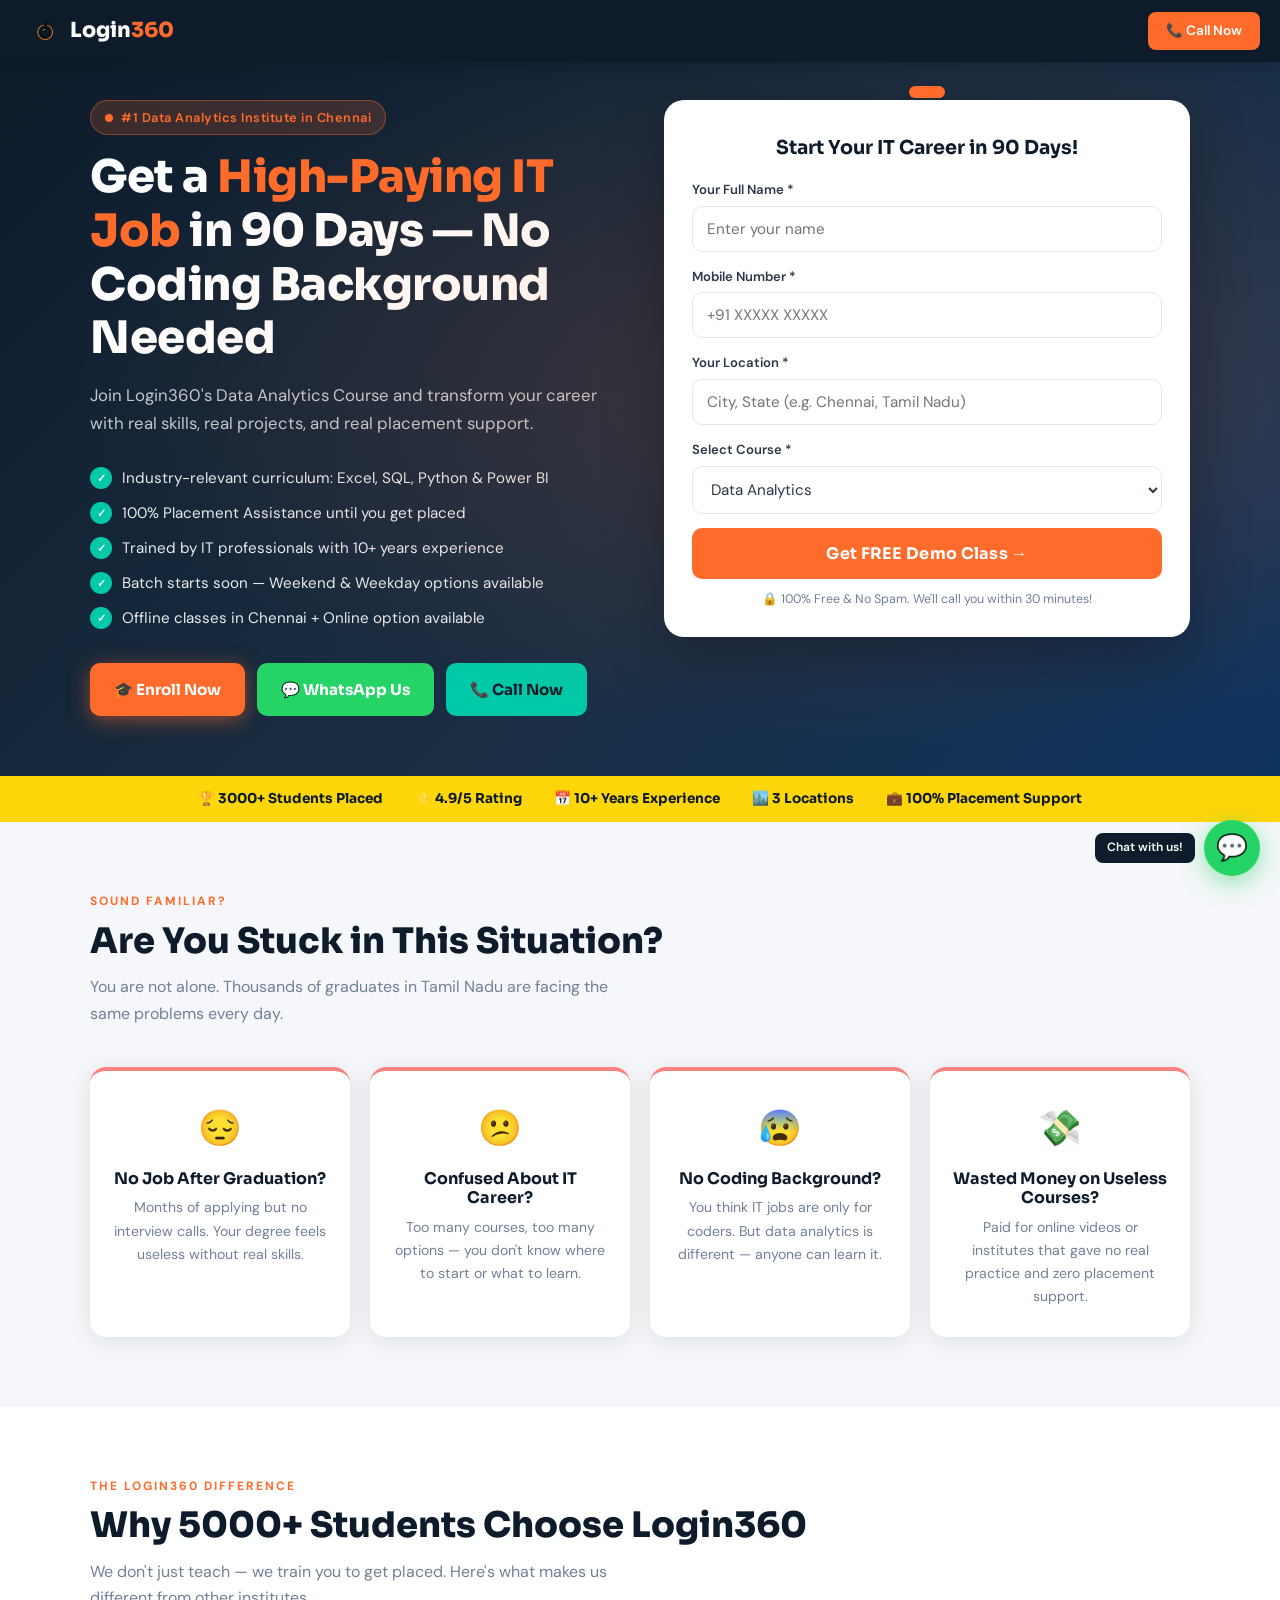
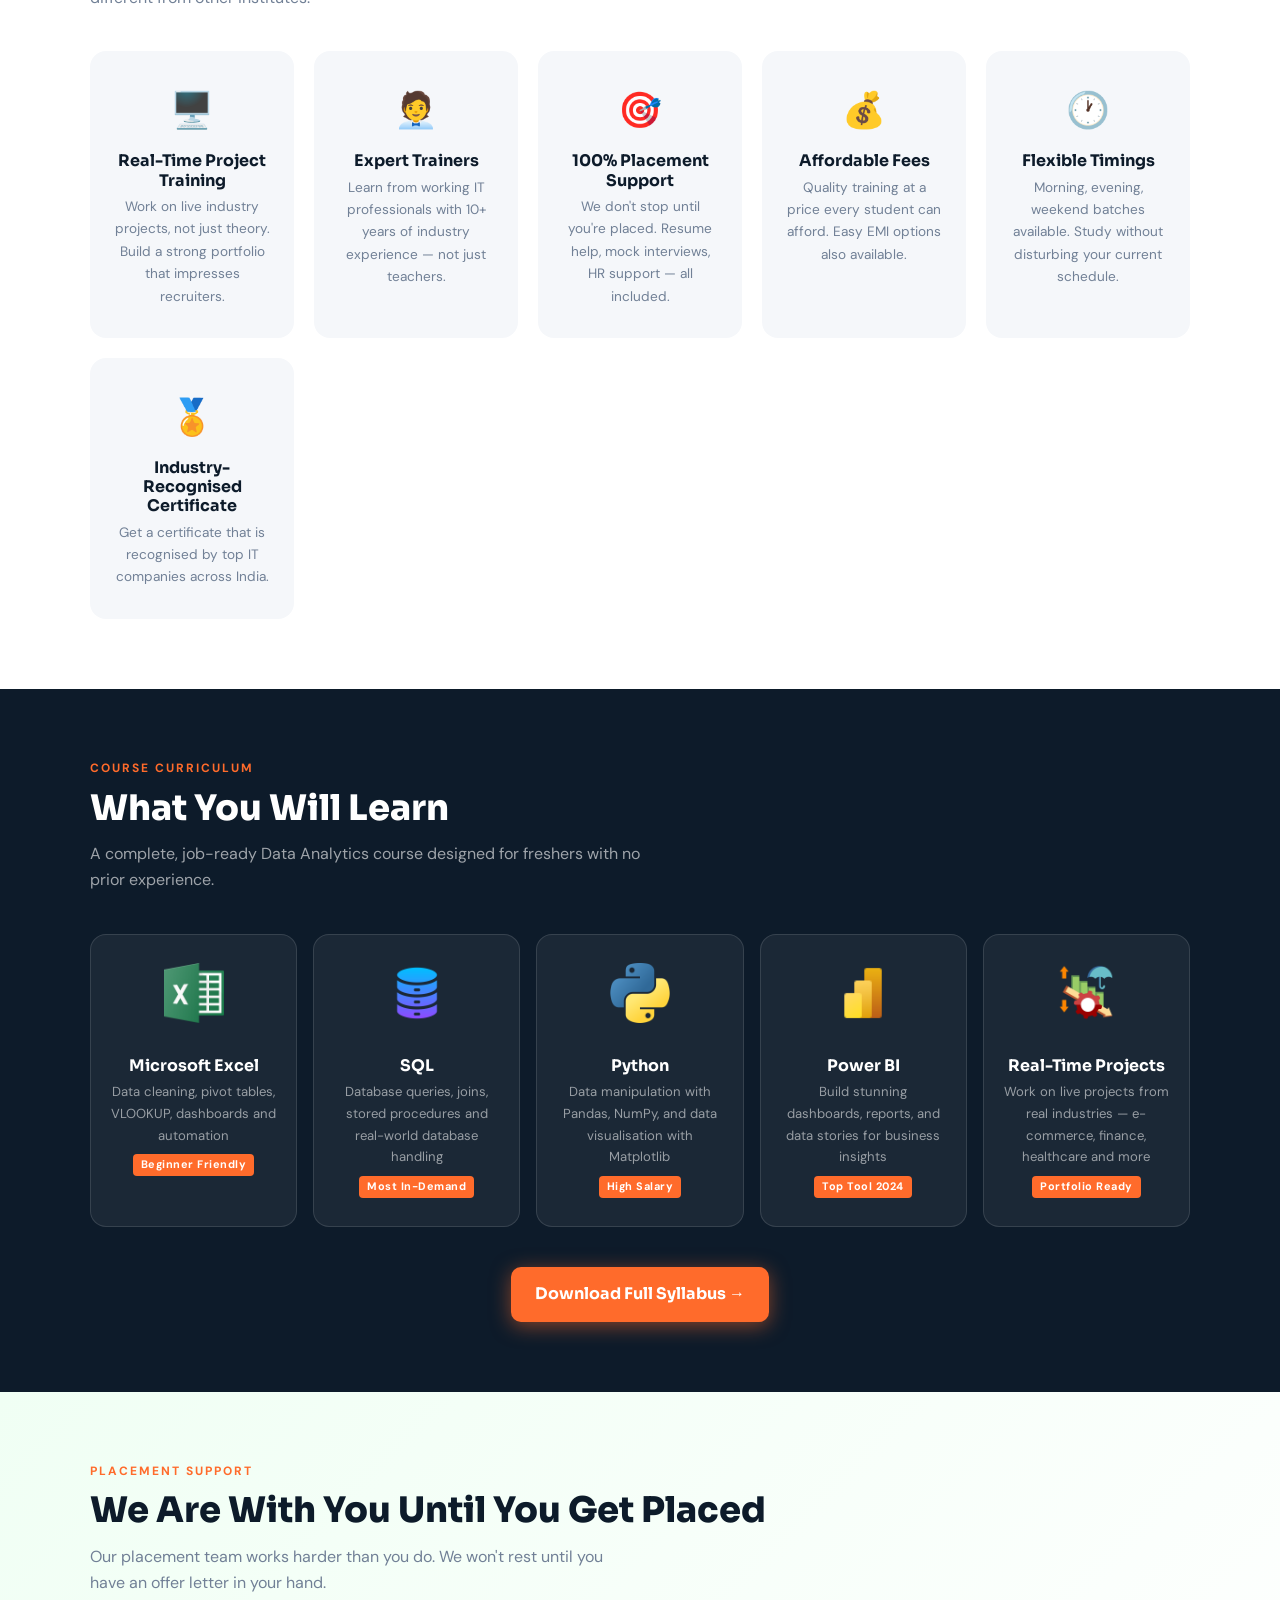
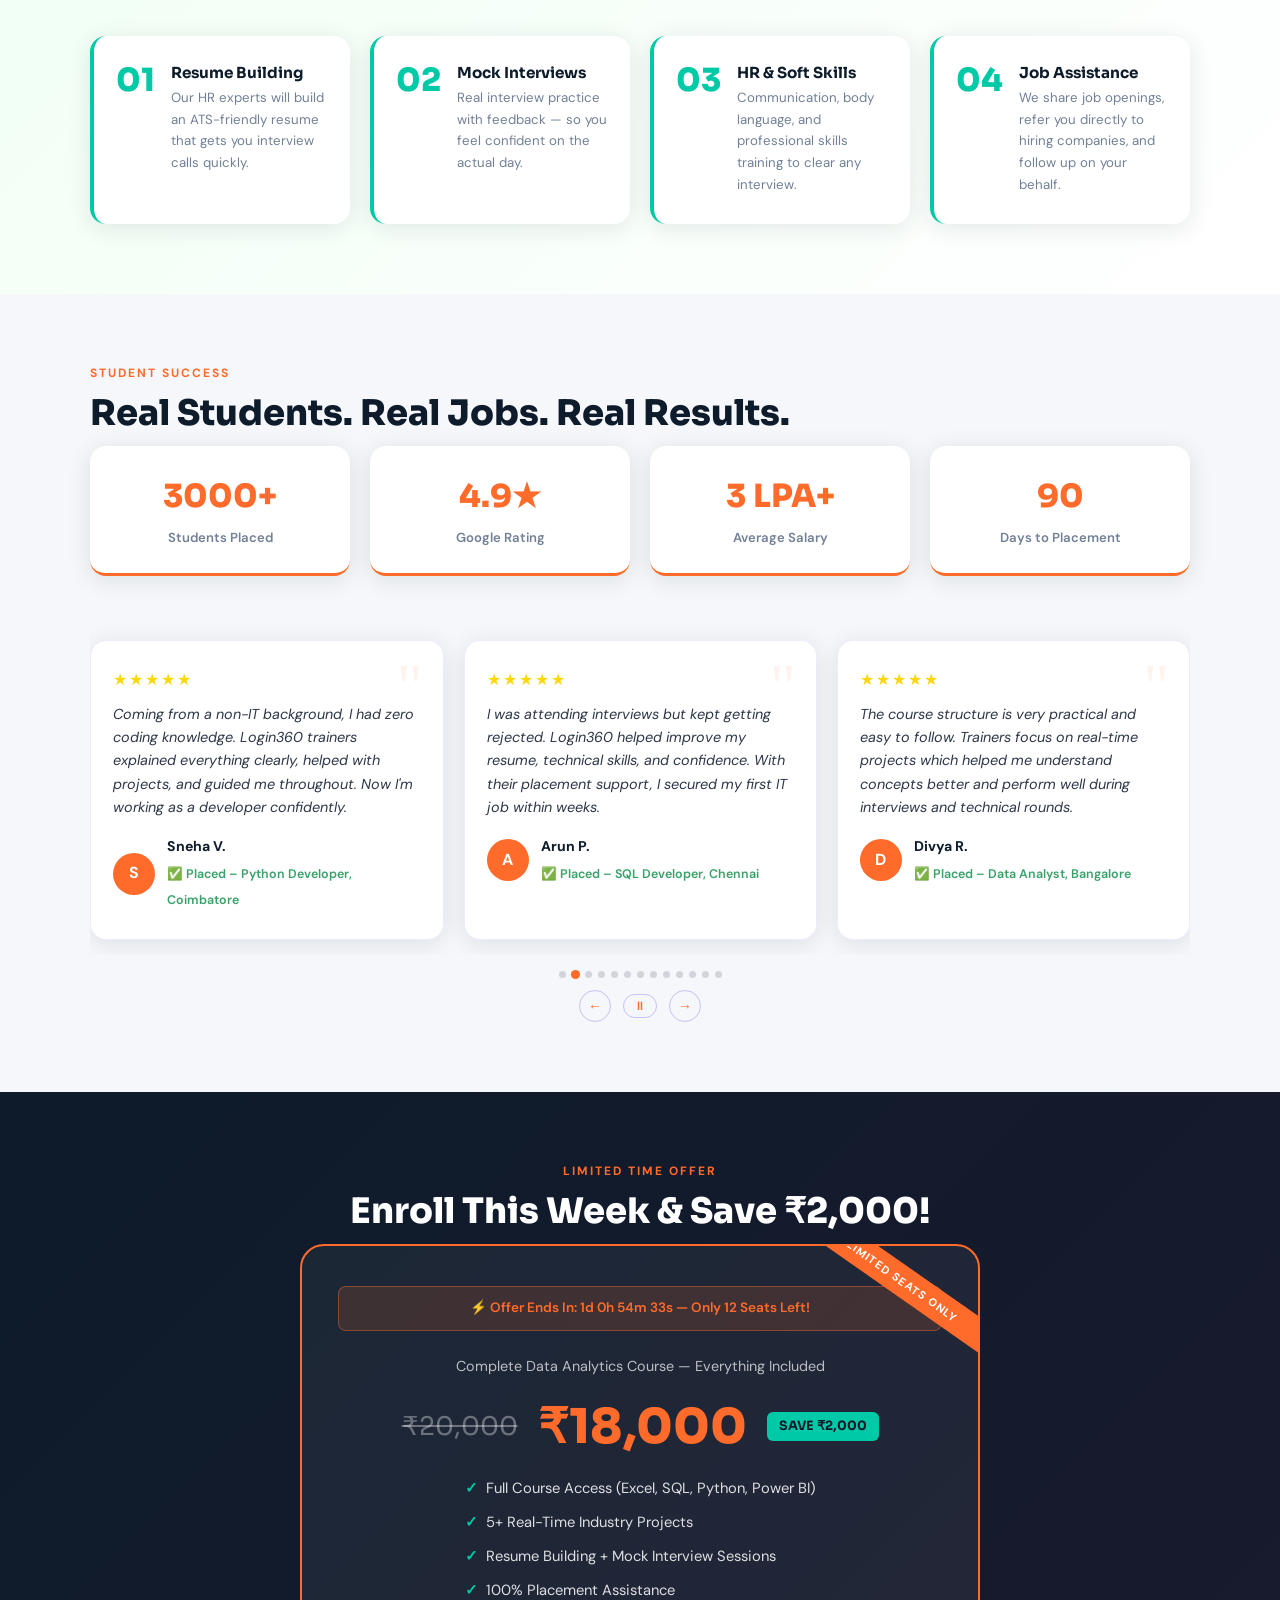
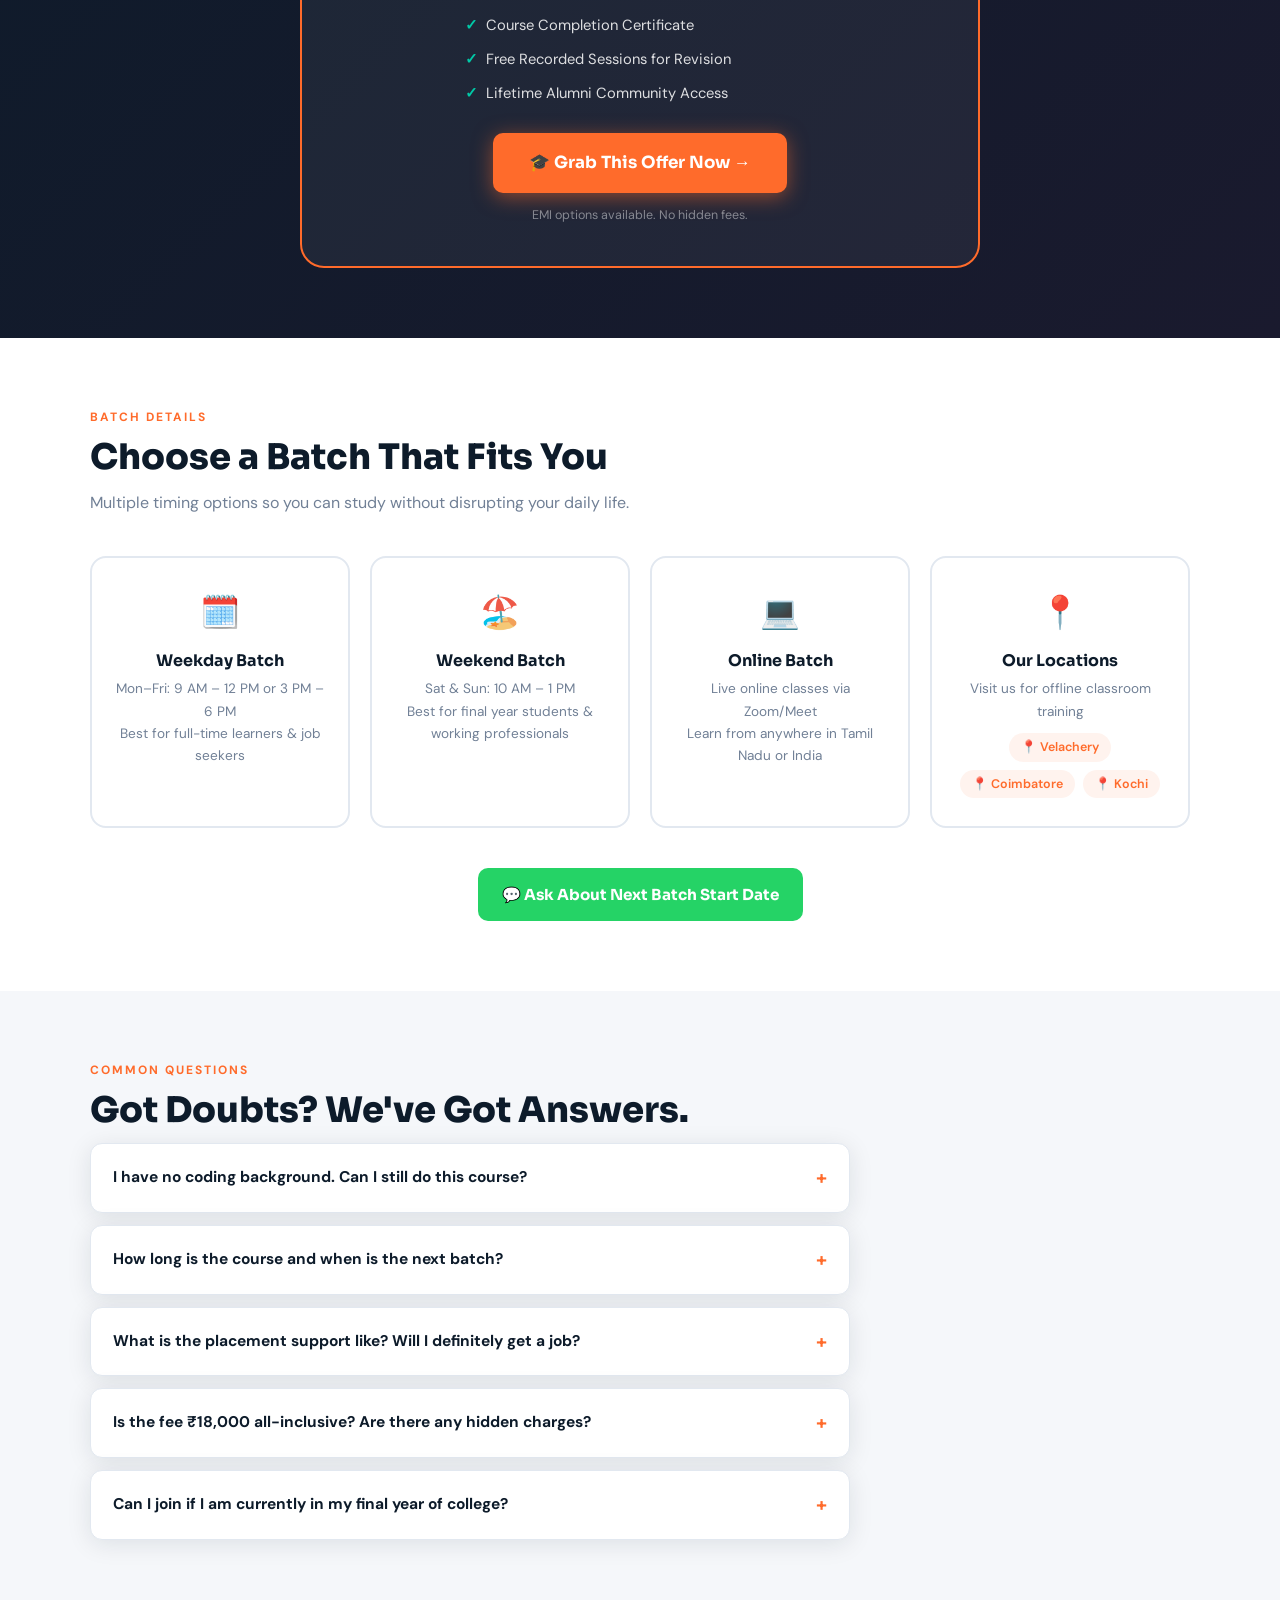
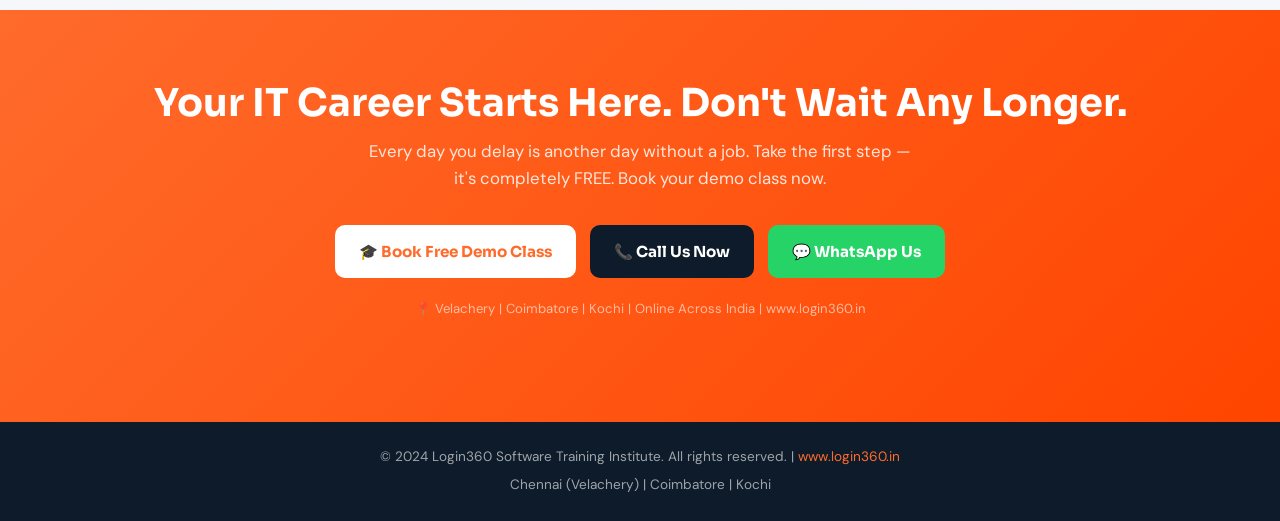
==== index.html @ ab9cf4ee "first" ====
<!DOCTYPE html>
<html lang="en">
<head>
<meta charset="UTF-8">
<meta name="viewport" content="width=device-width, initial-scale=1.0">
<title>Login360 – Data Analytics Course in Chennai | Get Placed in 90 Days</title>
<link href="https://fonts.googleapis.com/css2?family=Sora:wght@400;600;700;800&family=DM+Sans:wght@400;500;600&display=swap" rel="stylesheet">
<style>
  :root {
    --brand: #FF6B2B;
    --brand-dark: #e85a1a;
    --brand-light: #fff3ee;
    --navy: #0D1B2A;
    --navy2: #1a2e44;
    --teal: #00C9A7;
    --yellow: #FFD60A;
    --light: #F5F7FA;
    --white: #ffffff;
    --text: #2D3748;
    --muted: #718096;
    --border: #E2E8F0;
    --success: #38A169;
    --radius: 16px;
    --shadow: 0 4px 24px rgba(13,27,42,0.10);
    --shadow-lg: 0 12px 40px rgba(13,27,42,0.16);
  }
  *, *::before, *::after { box-sizing: border-box; margin: 0; padding: 0; }
  html { scroll-behavior: smooth; }
  body {
    font-family: 'DM Sans', sans-serif;
    color: var(--text);
    background: var(--white);
    overflow-x: hidden;
    line-height: 1.65;
  }
  h1,h2,h3,h4 { font-family: 'Sora', sans-serif; line-height: 1.2; }
  img { max-width: 100%; }
  a { text-decoration: none; color: inherit; }

  /* STICKY NAV */
  .nav {
    position: fixed; top: 0; left: 0; right: 0; z-index: 100;
    background: var(--navy);
    padding: 12px 20px;
    display: flex; align-items: center; justify-content: space-between;
    box-shadow: 0 2px 16px rgba(0,0,0,0.2);
  }
  .nav img{ width: 50px;}
  .nav-logo { font-family: 'Sora', sans-serif; font-weight: 800; font-size: 1.3rem; color: var(--white);display: flex; }
  .nav-logo span { color: var(--brand); }
  .nav-cta {
    background: var(--brand); color: var(--white);
    padding: 8px 18px; border-radius: 8px; font-weight: 600; font-size: 0.85rem;
    transition: background 0.2s;
  }
  .nav-cta:hover { background: var(--brand-dark); }

  /* HERO */
  .hero {
    background: linear-gradient(135deg, var(--navy) 0%, var(--navy2) 60%, #0f3460 100%);
    padding: 100px 20px 60px;
    position: relative; overflow: hidden;
  }
  .hero::before {
    content: '';
    position: absolute; inset: 0;
    background: radial-gradient(ellipse at 70% 50%, rgba(255,107,43,0.18) 0%, transparent 65%);
    pointer-events: none;
  }
  .hero-inner { max-width: 1100px; margin: 0 auto; display: grid; grid-template-columns: 1fr 1fr; gap: 48px; align-items: start; }
  .hero-badge {
    display: inline-flex; align-items: center; gap: 8px;
    background: rgba(255,107,43,0.18); color: var(--brand);
    border: 1px solid rgba(255,107,43,0.4);
    padding: 6px 14px; border-radius: 50px; font-size: 0.8rem; font-weight: 600;
    margin-bottom: 16px; letter-spacing: 0.5px;
  }
  .badge-dot { width: 8px; height: 8px; border-radius: 50%; background: var(--brand); animation: pulse 1.5s infinite; }
  @keyframes pulse { 0%,100%{opacity:1;transform:scale(1)} 50%{opacity:0.5;transform:scale(1.3)} }
  .hero h1 {
    font-size: clamp(1.8rem, 4vw, 2.8rem); font-weight: 800; color: var(--white);
    margin-bottom: 16px; letter-spacing: -0.5px;
  }
  .hero h1 span { color: var(--brand); }
  .hero-sub { color: rgba(255,255,255,0.75); font-size: 1.05rem; margin-bottom: 28px; }
  .hero-bullets { list-style: none; margin-bottom: 32px; display: flex; flex-direction: column; gap: 10px; }
  .hero-bullets li {
    display: flex; align-items: center; gap: 10px;
    color: rgba(255,255,255,0.9); font-size: 0.95rem;
  }
  .hero-bullets li::before {
    content: '✓'; width: 22px; height: 22px; border-radius: 50%;
    background: var(--teal); color: var(--white);
    display: flex; align-items: center; justify-content: center;
    font-size: 0.7rem; font-weight: 700; flex-shrink: 0;
  }
  .hero-ctas { display: flex; gap: 12px; flex-wrap: wrap; }
  .btn { display: inline-flex; align-items: center; gap: 8px; padding: 14px 24px; border-radius: 10px; font-weight: 700; font-size: 0.95rem; border: none; cursor: pointer; transition: all 0.2s; font-family: 'Sora', sans-serif; }
  .btn-primary { background: var(--brand); color: var(--white); box-shadow: 0 4px 20px rgba(255,107,43,0.5); }
  .btn-primary:hover { background: var(--brand-dark); transform: translateY(-2px); }
  .btn-call { background: var(--teal); color: var(--navy); }
  .btn-call:hover { background: #00b396; transform: translateY(-2px); }
  .btn-wa { background: #25D366; color: var(--white); }
  .btn-wa:hover { background: #1eb85a; transform: translateY(-2px); }
  .btn-outline { background: transparent; color: var(--white); border: 2px solid rgba(255,255,255,0.4); }
  .btn-outline:hover { border-color: var(--brand); color: var(--brand); }

  /* FORM CARD */
  .form-card {
    background: var(--white); border-radius: 20px;
    padding: 32px 28px; box-shadow: 0 20px 60px rgba(0,0,0,0.3);
    position: relative;
  }
  .form-card::before {
    content: '🎓 Free Career Counselling';
    position: absolute; top: -14px; left: 50%; transform: translateX(-50%);
    background: var(--brand); color: var(--white);
    padding: 6px 18px; border-radius: 20px; font-size: 0.8rem; font-weight: 700;
    white-space: nowrap; font-family: 'Sora', sans-serif;
  }
  .form-card h3 { font-size: 1.2rem; text-align: center; margin-bottom: 20px; color: var(--navy); }
  .form-group { margin-bottom: 14px; }
  .form-group label { display: block; font-size: 0.82rem; font-weight: 600; color: var(--text); margin-bottom: 5px; }
  .form-group input, .form-group select {
    width: 100%; padding: 12px 14px; border: 1.5px solid var(--border);
    border-radius: 10px; font-size: 0.95rem; font-family: 'DM Sans', sans-serif;
    outline: none; transition: border 0.2s; color: var(--text); background: var(--white);
  }
  .form-group input:focus, .form-group select:focus { border-color: var(--brand); }
  .form-submit {
    width: 100%; padding: 15px; background: var(--brand); color: var(--white);
    border: none; border-radius: 10px; font-size: 1rem; font-weight: 700;
    cursor: pointer; font-family: 'Sora', sans-serif; transition: all 0.2s;
    margin-top: 6px; letter-spacing: 0.3px;
  }
  .form-submit:hover { background: var(--brand-dark); transform: translateY(-1px); }
  .form-note { text-align: center; font-size: 0.78rem; color: var(--muted); margin-top: 10px; }
  
  /* ─── FORM CARD ─────────────────────────────────────────── */
  .form-card {
    background: var(--white);
    border-radius: 20px;
    padding: 36px 28px 28px;
    box-shadow: 0 20px 60px rgba(0,0,0,0.30);
    position: relative;
  }
  .form-card::before {
    content: attr(data-badge);
    position: absolute;
    top: -14px;
    left: 50%;
    transform: translateX(-50%);
    background: var(--brand);
    color: var(--white);
    padding: 6px 18px;
    border-radius: 20px;
    font-size: 0.8rem;
    font-weight: 700;
    white-space: nowrap;
    font-family: 'Sora', sans-serif;
  }

  /* Close button */
  .popup-close {
    position: absolute;
    top: 14px;
    right: 16px;
    width: 30px;
    height: 30px;
    border: none;
    background: var(--light);
    border-radius: 50%;
    font-size: 1rem;
    line-height: 30px;
    text-align: center;
    cursor: pointer;
    color: var(--muted);
    transition: background 0.15s, color 0.15s;
    font-family: 'DM Sans', sans-serif;
  }
  .popup-close:hover { background: var(--border); color: var(--navy); }

  /* ─── SUBMIT BUTTON ─────────────────────────────────────── */
  .form-submit {
    width: 100%;
    padding: 15px;
    background: var(--brand);
    color: var(--white);
    border: none;
    border-radius: 10px;
    font-size: 1rem;
    font-weight: 700;
    cursor: pointer;
    font-family: 'Sora', sans-serif;
    transition: all 0.2s;
    margin-top: 6px;
    letter-spacing: 0.3px;
    display: flex;
    align-items: center;
    justify-content: center;
    gap: 8px;
  }
  .form-submit:hover:not(:disabled) {
    background: var(--brand-dark);
    transform: translateY(-1px);
  }
  .form-submit:disabled {
    opacity: 0.7;
    cursor: not-allowed;
  }
  .form-submit .spinner {
    width: 16px; height: 16px;
    border: 2px solid rgba(255,255,255,0.4);
    border-top-color: #fff;
    border-radius: 50%;
    animation: spin 0.7s linear infinite;
    display: none;
  }
  .form-submit.loading .spinner { display: block; }
  .form-submit.loading .btn-text { opacity: 0.8; }
  @keyframes spin { to { transform: rotate(360deg); } }

  /* TRUST STRIP */
  .trust-strip {
    background: var(--yellow); padding: 12px 20px;
    display: flex; justify-content: center; align-items: center; gap: 32px; flex-wrap: wrap;
  }
  .trust-item { display: flex; align-items: center; gap: 6px; font-weight: 700; font-size: 0.85rem; color: var(--navy); font-family: 'Sora', sans-serif; }

  /* SECTION COMMON */
  section { padding: 70px 20px; }
  .container { max-width: 1100px; margin: 0 auto; }
  .section-label {
    font-size: 0.75rem; letter-spacing: 2px; font-weight: 700; color: var(--brand);
    text-transform: uppercase; margin-bottom: 8px;
  }
  .section-title { font-size: clamp(1.5rem, 3vw, 2.2rem); font-weight: 800; color: var(--navy); margin-bottom: 12px; }
  .section-sub { color: var(--muted); font-size: 1rem; max-width: 550px; margin-bottom: 40px; }

  /* PROBLEM SECTION */
  .problem { background: var(--light); }
  .problem-grid { display: grid; grid-template-columns: repeat(auto-fit, minmax(220px, 1fr)); gap: 20px; }
  .problem-card {
    background: var(--white); border-radius: var(--radius);
    padding: 28px 22px; box-shadow: var(--shadow);
    border-top: 4px solid #FC8181; text-align: center;
    transition: transform 0.2s;
  }
  .problem-card:hover { transform: translateY(-4px); }
  .problem-icon { font-size: 2.2rem; margin-bottom: 12px; }
  .problem-card h4 { font-size: 1rem; font-weight: 700; color: var(--navy); margin-bottom: 8px; }
  .problem-card p { font-size: 0.88rem; color: var(--muted); }

  /* WHY LOGIN360 */
  .why { background: var(--white); }
  .why-grid { display: grid; grid-template-columns: repeat(auto-fit, minmax(200px, 1fr)); gap: 20px; }
  .why-card {
    background: var(--light); border-radius: var(--radius); padding: 28px 22px;
    text-align: center; border: 2px solid transparent; transition: all 0.2s;
  }
  .why-card:hover { border-color: var(--brand); background: var(--brand-light); }
  .why-icon { font-size: 2.2rem; margin-bottom: 12px; }
  .why-card h4 { font-size: 1rem; font-weight: 700; color: var(--navy); margin-bottom: 6px; }
  .why-card p { font-size: 0.85rem; color: var(--muted); }

  /* MODULES */
  .modules { background: var(--navy); }
  .modules .section-title { color: var(--white); }
  .modules .section-sub { color: rgba(255,255,255,0.6); }
  .modules .section-label { color: var(--brand); }
  .modules-grid { display: grid; grid-template-columns: repeat(auto-fit, minmax(180px, 1fr)); gap: 16px; }
  .module-card {
    background: rgba(255,255,255,0.06); border: 1px solid rgba(255,255,255,0.12);
    border-radius: var(--radius); padding: 28px 20px; text-align: center;
    transition: all 0.2s; cursor: default;
  }
  .module-card:hover { background: rgba(255,107,43,0.15); border-color: var(--brand); transform: translateY(-4px); }
  .module-icon { font-size: 2.4rem; margin-bottom: 14px; }
  .module-icon img{width: 60px;}
  .module-card h4 { font-size: 1rem; font-weight: 700; color: var(--white); margin-bottom: 6px; }
  .module-card p { font-size: 0.82rem; color: rgba(255,255,255,0.55); }
  .module-tag {
    display: inline-block; background: var(--brand); color: var(--white);
    font-size: 0.68rem; font-weight: 700; padding: 2px 8px; border-radius: 4px;
    margin-top: 8px; letter-spacing: 0.5px;
  }

  /* PLACEMENT */
  .placement { background: linear-gradient(135deg, #f0fff4 0%, #fff 100%); }
  .placement-grid { display: grid; grid-template-columns: repeat(auto-fit, minmax(220px, 1fr)); gap: 20px; }
  .placement-card {
    background: var(--white); border-radius: var(--radius); padding: 28px 22px;
    box-shadow: var(--shadow); display: flex; gap: 16px; align-items: flex-start;
    border-left: 4px solid var(--teal);
  }
  .placement-num { font-size: 2rem; font-weight: 800; color: var(--teal); font-family: 'Sora', sans-serif; flex-shrink: 0; line-height: 1; }
  .placement-card h4 { font-size: 0.95rem; font-weight: 700; color: var(--navy); margin-bottom: 4px; }
  .placement-card p { font-size: 0.83rem; color: var(--muted); }

  /* SOCIAL PROOF */
  .proof { background: var(--light); }
  .stats-row { display: flex; gap: 20px; flex-wrap: wrap; margin-bottom: 48px; }
  .stat-box {
    flex: 1; min-width: 140px; background: var(--white); border-radius: var(--radius);
    padding: 24px 20px; text-align: center; box-shadow: var(--shadow);
    border-bottom: 3px solid var(--brand);
  }
  .stat-num { font-size: 2rem; font-weight: 800; color: var(--brand); font-family: 'Sora', sans-serif; }
  .stat-label { font-size: 0.82rem; color: var(--muted); font-weight: 600; margin-top: 4px; }
  .carousel-outer { overflow: hidden; width: 100%; padding: 1rem 0; position: relative; }
 
  .testimonials {
    display: flex;
    gap: 20px;
    transition: transform 0.6s cubic-bezier(0.4,0,0.2,1);
    will-change: transform;
  }
  .testimonial {
    background: var(--white);
    border-radius: var(--radius);
    padding: 26px 22px;
    box-shadow: var(--shadow);
    position: relative;
    min-width: 280px;
    flex: 0 0 280px;
    box-sizing: border-box;
    border: 0.5px solid rgba(79,70,229,0.1);
  }
  .testimonial::before {
    content: '"';
    position: absolute;
    top: 14px;
    right: 20px;
    font-size: 4rem;
    color: var(--brand-light);
    font-family: serif;
    line-height: 1;
  }
  .stars { color: var(--yellow); font-size: 1rem; margin-bottom: 10px; letter-spacing: 2px; }
  .testimonial p { font-size: 0.9rem; color: var(--text); margin-bottom: 16px; font-style: italic; line-height: 1.6; }
  .testimonial-author { display: flex; align-items: center; gap: 12px; }
  .avatar {
    width: 42px; height: 42px; border-radius: 50%;
    background: var(--brand); color: var(--white);
    display: flex; align-items: center; justify-content: center;
    font-weight: 700; font-size: 1rem; flex-shrink: 0;
  }
  .author-info h5 { font-size: 0.88rem; font-weight: 700; color: var(--navy); margin: 0 0 2px; }
  .author-info span { font-size: 0.78rem; color: var(--success); font-weight: 600; }
  .carousel-dots { display: flex; justify-content: center; gap: 6px; margin-top: 16px; }
  .dot {
    width: 7px; height: 7px; border-radius: 50%;
    background: #D1D5DB; cursor: pointer; transition: background 0.3s, transform 0.3s;
  }
  .dot.active { background: var(--brand); transform: scale(1.3); }
  .carousel-controls { display: flex; justify-content: center; align-items: center; gap: 12px; margin-top: 12px; }
  .ctrl-btn {
    width: 32px; height: 32px; border-radius: 50%;
    border: 1.5px solid rgba(79,70,229,0.3);
    background: transparent; cursor: pointer;
    display: flex; align-items: center; justify-content: center;
    font-size: 14px; color: var(--brand); transition: background 0.2s;
  }
  .ctrl-btn:hover { background: var(--brand-light); }
  .play-pause {
    font-size: 12px; color: var(--brand);
    background: none; border: none; cursor: pointer;
    padding: 4px 10px; border-radius: 20px;
    border: 1.5px solid rgba(79,70,229,0.3);
    transition: background 0.2s;
  }
  .play-pause:hover { background: var(--brand-light); }

  /* OFFER */
  .offer { background: linear-gradient(135deg, var(--navy) 0%, #1a1a2e 100%); }
  .offer .section-title { color: var(--white); }
  .offer-box {
    background: rgba(255,255,255,0.05); border: 2px solid var(--brand);
    border-radius: 24px; padding: 40px 36px; max-width: 680px; margin: 0 auto; text-align: center;
    position: relative; overflow: hidden;
  }
  .offer-box::before {
    content: 'LIMITED SEATS ONLY';
    position: absolute; top: 20px; right: -30px;
    background: var(--brand); color: var(--white);
    padding: 6px 40px; font-size: 0.7rem; font-weight: 700; letter-spacing: 1px;
    transform: rotate(35deg);
  }
  .price-row { display: flex; align-items: center; justify-content: center; gap: 20px; margin: 24px 0; flex-wrap: wrap; }
  .price-old { font-size: 1.6rem; text-decoration: line-through; color: rgba(255,255,255,0.35); font-family: 'Sora', sans-serif; }
  .price-new { font-size: 3rem; font-weight: 800; color: var(--brand); font-family: 'Sora', sans-serif; line-height: 1; }
  .price-save { background: var(--teal); color: var(--navy); padding: 4px 12px; border-radius: 6px; font-size: 0.8rem; font-weight: 700; font-family: 'Sora', sans-serif; }
  .offer-features { list-style: none; margin: 0 0 28px; text-align: left; display: inline-flex; flex-direction: column; gap: 10px; }
  .offer-features li { color: rgba(255,255,255,0.85); font-size: 0.92rem; display: flex; align-items: center; gap: 8px; }
  .offer-features li::before { content: '✓'; color: var(--teal); font-weight: 700; }
  .urgency-bar {
    background: rgba(255,107,43,0.15); border: 1px solid rgba(255,107,43,0.4);
    border-radius: 8px; padding: 10px 16px; margin-bottom: 24px; color: var(--brand);
    font-size: 0.85rem; font-weight: 600;
  }

  /* BATCH */
  .batch { background: var(--white); }
  .batch-grid { display: grid; grid-template-columns: repeat(auto-fit, minmax(240px, 1fr)); gap: 20px; }
  .batch-card {
    border: 2px solid var(--border); border-radius: var(--radius); padding: 28px 22px;
    transition: all 0.2s; text-align: center;
  }
  .batch-card:hover { border-color: var(--brand); box-shadow: var(--shadow); }
  .batch-icon { font-size: 2rem; margin-bottom: 12px; }
  .batch-card h4 { font-size: 1rem; font-weight: 700; color: var(--navy); margin-bottom: 8px; }
  .batch-card p { font-size: 0.85rem; color: var(--muted); }
  .location-pills { display: flex; gap: 8px; flex-wrap: wrap; justify-content: center; margin-top: 10px; }
  .pill {
    background: var(--brand-light); color: var(--brand);
    padding: 4px 12px; border-radius: 20px; font-size: 0.78rem; font-weight: 600;
  }

  /* FAQ */
  .faq { background: var(--light); }
  .faq-list { max-width: 760px; display: flex; flex-direction: column; gap: 12px; }
  .faq-item {
    background: var(--white); border-radius: 12px; overflow: hidden;
    box-shadow: var(--shadow); border: 1.5px solid var(--border);
  }
  .faq-q {
    padding: 18px 22px; font-weight: 700; cursor: pointer; display: flex; justify-content: space-between; align-items: center;
    color: var(--navy); font-size: 0.97rem; user-select: none;
  }
  .faq-q:hover { color: var(--brand); }
  .faq-q span { font-size: 1.2rem; color: var(--brand); transition: transform 0.3s; }
  .faq-a { padding: 0 22px 18px; font-size: 0.9rem; color: var(--muted); display: none; }
  .faq-item.open .faq-a { display: block; }
  .faq-item.open .faq-q span { transform: rotate(45deg); }

  /* FINAL CTA */
  .final-cta { background: linear-gradient(135deg, var(--brand) 0%, #ff4500 100%); text-align: center; }
  .final-cta h2 { color: var(--white); font-size: clamp(1.6rem, 3vw, 2.4rem); margin-bottom: 12px; }
  .final-cta p { color: rgba(255,255,255,0.85); font-size: 1.05rem; margin-bottom: 32px; max-width: 560px; margin-left: auto; margin-right: auto; }
  .cta-group { display: flex; gap: 14px; justify-content: center; flex-wrap: wrap; }
  .btn-white { background: var(--white); color: var(--brand); font-weight: 700; }
  .btn-white:hover { background: rgba(255,255,255,0.9); transform: translateY(-2px); }
  .btn-dark { background: var(--navy); color: var(--white); }
  .btn-dark:hover { background: #0a1520; transform: translateY(-2px); }

  /* ─── DEMO PAGE BUTTONS ─────────────────────────────────── */
  .demo-page {
    min-height: 100vh;
    display: flex;
    flex-direction: column;
    align-items: center;
    justify-content: center;
    gap: 16px;
    padding: 40px 20px;
  }
  .demo-page h2 {
    font-size: 1.4rem;
    color: var(--navy);
    margin-bottom: 8px;
  }
  .demo-page p {
    font-size: 0.9rem;
    color: var(--muted);
    margin-bottom: 24px;
  }
  .trigger-btn {
    padding: 14px 28px;
    border: none;
    border-radius: 10px;
    font-family: 'Sora', sans-serif;
    font-weight: 700;
    font-size: 0.95rem;
    cursor: pointer;
    transition: all 0.2s;
    letter-spacing: 0.3px;
  }
  .trigger-btn.orange { background: var(--brand); color: var(--white); }
  .trigger-btn.orange:hover { background: var(--brand-dark); transform: translateY(-1px); }
  .trigger-btn.navy { background: var(--navy); color: var(--white); }
  .trigger-btn.navy:hover { background: var(--navy2); transform: translateY(-1px); }
  .trigger-btn.teal { background: var(--teal); color: var(--white); }
  .trigger-btn.teal:hover { opacity: 0.88; transform: translateY(-1px); }

  /* ─── OVERLAY / BACKDROP ────────────────────────────────── */
  #popup-overlay {
    position: fixed;
    inset: 0;
    z-index: 9000;
    display: flex;
    align-items: center;
    justify-content: center;
    padding: 20px;

    /* Blurry semi-transparent backdrop */
    background: rgba(13, 27, 42, 0.55);
    backdrop-filter: blur(6px);
    -webkit-backdrop-filter: blur(6px);

    opacity: 0;
    pointer-events: none;
    transition: opacity 0.25s ease;
  }
  #popup-overlay.active {
    opacity: 1;
    pointer-events: all;
  }

  /* ─── POPUP WRAPPER ─────────────────────────────────────── */
  .popup-wrapper {
    width: 100%;
    max-width: 420px;
    transform: translateY(24px) scale(0.97);
    transition: transform 0.28s cubic-bezier(0.34, 1.56, 0.64, 1);
  }
  #popup-overlay.active .popup-wrapper {
    transform: translateY(0) scale(1);
  }
  
  /* FOOTER */
  footer { background: var(--navy); color: rgba(255,255,255,0.6); text-align: center; padding: 24px 20px; font-size: 0.85rem; }
  footer a { color: var(--brand); }

  /* STICKY WA */
  .sticky-wa {
    position: fixed; bottom: 24px; right: 20px; z-index: 999;
    background: #25D366; width: 56px; height: 56px; border-radius: 50%;
    display: flex; align-items: center; justify-content: center;
    box-shadow: 0 6px 24px rgba(37,211,102,0.5); font-size: 1.6rem;
    animation: bounce 2s infinite; transition: transform 0.2s;
  }
  .sticky-wa:hover { transform: scale(1.12); }
  @keyframes bounce {
    0%,100%{transform:translateY(0)} 50%{transform:translateY(-6px)}
  }
  .sticky-wa-label {
    position: absolute; right: 65px; background: var(--navy); color: var(--white);
    padding: 5px 12px; border-radius: 8px; font-size: 0.75rem; font-weight: 600;
    white-space: nowrap; font-family: 'DM Sans', sans-serif;
  }

  /* RESPONSIVE */
  @media (max-width: 768px) {
    .hero-inner { grid-template-columns: 1fr; gap: 36px; }
    .hero-ctas { flex-direction: column; }
    .hero-ctas .btn { width: 100%; justify-content: center; }
    .trust-strip { gap: 16px; }
    .trust-item { font-size: 0.78rem; }
    .offer-box { padding: 32px 20px; }
    .stats-row { gap: 12px; }
    .cta-group .btn { flex: 1 1 140px; justify-content: center; }
    .sticky-wa-label { display: none; }
  }

  @keyframes shake {
    0%,100% { transform: translateX(0); }
    20%      { transform: translateX(-6px); }
    40%      { transform: translateX(6px); }
    60%      { transform: translateX(-4px); }
    80%      { transform: translateX(4px); }
  }

  /* ANIMATIONS */
  .fade-in { opacity: 0; transform: translateY(24px); transition: opacity 0.6s ease, transform 0.6s ease; }
  .fade-in.visible { opacity: 1; transform: translateY(0); }
</style>
</head>
<body>

<!-- STICKY NAV -->
<nav class="nav">
  <div class="nav-logo"><img src="./images/login.png" alt="">Login<span>360</span></div>
  <a href="tel:+918056477261" class="nav-cta">📞 Call Now</a>
</nav>

<!-- HERO -->
<section class="hero">
  <div class="hero-inner">
    <div>
      <div class="hero-badge"><span class="badge-dot"></span> #1 Data Analytics Institute in Chennai</div>
      <h1>Get a <span>High-Paying IT Job</span> in 90 Days — No Coding Background Needed</h1>
      <p class="hero-sub">Join Login360's Data Analytics Course and transform your career with real skills, real projects, and real placement support.</p>
      <ul class="hero-bullets">
        <li>Industry-relevant curriculum: Excel, SQL, Python & Power BI</li>
        <li>100% Placement Assistance until you get placed</li>
        <li>Trained by IT professionals with 10+ years experience</li>
        <li>Batch starts soon — Weekend & Weekday options available</li>
        <li>Offline classes in Chennai + Online option available</li>
      </ul>
      <div class="hero-ctas">
        <a href="#" class="btn btn-primary" onclick="openPopup('enroll_button')">🎓 Enroll Now</a>
        <a href="https://wa.me/918056477261?text=Hi%20Login360%2C%20I%20want%20to%20know%20about%20Data%20Analytics%20Course" class="btn btn-wa" target="_blank">💬 WhatsApp Us</a>
        <a href="tel:+918056477261" class="btn btn-call">📞 Call Now</a>
      </div>
    </div>
    <form id="enroll-form">
      <div class="form-card">
        <h3>Start Your IT Career in 90 Days!</h3>
        <input type="hidden" name="form_type" id="form_type_input" value="want_demo_class">
        <div class="form-group">
          <label>Your Full Name *</label>
          <input type="text" name="name" id="f-name" placeholder="Enter your name">
        </div>
        <div class="form-group">
          <label>Mobile Number *</label>
          <input type="tel" name="phone" id="f-phone" placeholder="+91 XXXXX XXXXX">
        </div>
        <div class="form-group">
          <label>Your Location *</label>
          <input type="text" name="location" id="f-location" placeholder="City, State (e.g. Chennai, Tamil Nadu)" autocomplete="address-level2">
        </div>
        <div class="form-group">
          <label>Select Course *</label>
          <select name="course" id="f-course">
            <!-- <option value="">Select Course</option> -->
            <option selected>Data Analytics</option>
            <option>Python Programming</option>
            <option>Power BI</option>
            <option>SQL for Beginners</option>
          </select>
        </div>
        <button type="submit" class="form-submit" id="submit-btn">
          <span class="spinner"></span>
          <span class="btn-text" id="submit-label">Get FREE Demo Class →</span>
        </button>
        <p class="form-note">🔒 100% Free & No Spam. We'll call you within 30 minutes!</p>
      </div>
    </form>
  </div>
</section>

<!-- ─── POPUP OVERLAY ─────────────────────────────────────────── -->
<div id="popup-overlay" role="dialog" aria-modal="true" aria-labelledby="popup-title">

  <div class="popup-wrapper">
    <div class="form-card" id="popup-card" data-badge="🎓 Free Career Counselling">

      <button class="popup-close" onclick="closePopup()" aria-label="Close">✕</button>

      <!-- FORM STATE -->
      <div id="form-state">
        <h3 id="popup-title">Start Your IT Career in 90 Days!</h3>

        <form id="enroll-form-popup">

          <!-- HIDDEN: form_type — set dynamically by openPopup() -->
          <input type="hidden" name="form_type" id="form_type_popup" value="">

          <div class="form-group">
            <label for="f-name">Your Full Name *</label>
            <input type="text" id="f-name" name="name" placeholder="Enter your name" autocomplete="name">
          </div>

          <div class="form-group">
            <label for="f-phone">Mobile Number *</label>
            <input type="tel" id="f-phone" name="phone" placeholder="+91 XXXXX XXXXX" autocomplete="tel">
          </div>

          <div class="form-group">
            <label for="f-location">Your Location *</label>
            <input type="text" id="f-location" name="location" placeholder="City, State (e.g. Chennai, Tamil Nadu)" autocomplete="address-level2">
          </div>

          <div class="form-group" id="course_field">
            <label for="f-course">Select Course *</label>
            <select id="f-course" name="course">
              <!-- <option value="">Select Course</option> -->
              <option>Data Analytics</option>
              <option>Python Programming</option>
              <option>Power BI</option>
              <option>SQL for Beginners</option>
            </select>
          </div>

          <button type="submit" class="form-submit" id="submit-btn-popup">
            <span class="spinner"></span>
            <span class="btn-text" id="submit-label-popup">Submit</span>
          </button>

          <p class="form-note">🔒 100% Free &amp; No Spam. We'll call you within 30 minutes!</p>
        </form>
      </div>
    </div>
  </div>
</div>

<script>

  /* ─── VALIDATION ──────────────────────────────────────────── */
  function clearErrors() {
    document.querySelectorAll('.form-group input, .form-group select')
      .forEach(el => el.classList.remove('error'));
    document.querySelectorAll('.field-error')
      .forEach(el => el.remove());
  }

  function markError(id, message) {
    const el = document.getElementById(id);
    el.classList.add('error');

    // Inject error message below the field
    const msg = document.createElement('span');
    msg.className = 'field-error';
    msg.textContent = message;
    msg.style.cssText = 'display:block; font-size:0.75rem; color:#E53E3E; margin-top:4px; font-family:"DM Sans",sans-serif;';
    el.parentNode.appendChild(msg);

    // Shake animation
    el.style.animation = 'none';
    requestAnimationFrame(() => { el.style.animation = 'shake 0.35s ease'; });
  }

  function validate(data) {

    clearErrors();
    let valid = true;

    // Name — must not be empty
    if (!data.name.trim()) {
      markError('f-name', 'Please enter your full name.');
      valid = false;
    }

    // Phone — strip +91 and all spaces, then check exactly 10 digits starting with 6–9
    const rawPhone = data.phone.replace(/^\+91[\s-]?/, '').replace(/\s|-/g, '');
    if (!/^[6-9]\d{9}$/.test(rawPhone)) {
      markError('f-phone', 'Enter a valid 10-digit Indian mobile number.');
      valid = false;
    }

    // Location — must not be empty
    if (!data.location.trim()) {
      markError('f-location', 'Please enter your city or location.');
      valid = false;
    }

    // Course — must be selected
    if (!data.course) {
      markError('f-course', 'Please select a course.');
      valid = false;
    }

    return valid;
  }

  const GOOGLE_SCRIPT_URL = "https://script.google.com/macros/s/AKfycbz-yujT3J2u9TNSndl-FIG22eqGNNUlEgC0GCHzBHfP8w3p1CdDg6L9SZGCxBQYzS8XZQ/exec";

  document.getElementById("enroll-form").addEventListener("submit", async (e) => {
    e.preventDefault();

    const formData = {
      name: e.target.name.value,
      phone: e.target.phone.value,
      location: e.target.location.value,
      course: e.target.course.value,
      form_type: e.target.form_type.value,
    }; 
    
    if (!validate(formData)){
      alert("Enter your details correctly.");
      return;
    }   
    
    // Loading state
    const btn = document.getElementById('submit-btn');
    btn.classList.add('loading');
    btn.disabled = true;

    try {
      await fetch(GOOGLE_SCRIPT_URL, {
        method: 'POST',
        mode: 'no-cors',
        headers: { 'Content-Type': 'text/plain' },
        body: JSON.stringify(formData),
      });
      
      // alert("Data Stored Successfully");
      window.location.href = "./thank-you.html";

    } catch (err) {
      console.error('Submission error:', err);
      alert('Something went wrong. Please try again.');
    } finally {
      btn.classList.remove('loading');
      btn.disabled = false;
    }
  });

  const FORM_CONFIG = {
    grab_offer: {
      badge:      '🔥 Limited Time Offer',
      title:      'Start Your IT Career in 90 Days',
      submitLabel:'Grab My Offer →',
      successMsg: "Your offer has been reserved! We'll reach out within 30 minutes.",
    },
    want_demo_class: {
      badge:      '🎓 Free Career Counselling',
      title:      'Get a High-Paying IT Job in 90 Days',
      submitLabel:'Get FREE Demo Class →',
      successMsg: "We've received your request and will call you within 30 minutes.",
    },
    download_full_syllabus: {
      badge:      '📥 Download Syllabus',
      title:      'Get the Full Course Syllabus — Free!',
      submitLabel:'Send Me the Syllabus →',
      successMsg: "Your syllabus is on its way! Check WhatsApp / email shortly.",
    },
  };

  /* ─── OPEN POPUP ──────────────────────────────────────────── */
  function openPopup(formType) {
    const cfg = FORM_CONFIG[formType] || FORM_CONFIG['want_demo_class'];
    const course = document.getElementById('course_field');
    course.style.display = "block";
    // Update UI
    document.getElementById('popup-card').setAttribute('data-badge', cfg.badge);
    document.getElementById('popup-title').textContent = cfg.title;
    document.getElementById('submit-label-popup').textContent = cfg.submitLabel;
    document.getElementById('form_type_popup').value = formType;

    // Show overlay
    document.getElementById('popup-overlay').classList.add('active');
    document.body.style.overflow = 'hidden';

    // Focus first input for accessibility
    setTimeout(() => document.getElementById('f-name').focus(), 280);
  
    if (formType == "download_full_syllabus"){
      course.style.display = "none";
    }
  }

  /* ─── CLOSE POPUP ─────────────────────────────────────────── */
  function closePopup() {
    document.getElementById('popup-overlay').classList.remove('active');
    document.body.style.overflow = '';
  }

  // Close on backdrop click
  document.getElementById('popup-overlay').addEventListener('click', function(e) {
    if (e.target === this) closePopup();
  });

  // Close on Escape key
  document.addEventListener('keydown', function(e) {
    if (e.key === 'Escape') closePopup();
  });

  /* ─── FORM SUBMIT ─────────────────────────────────────────── */
  document.getElementById('enroll-form-popup').addEventListener('submit', async function(e) {
    e.preventDefault(); 

    const formData = {
      name:      e.target.name.value.trim(),
      phone:     e.target.phone.value.trim(),
      location:  e.target.location.value.trim(),
      course:    e.target.course.value,
      form_type: e.target.form_type.value,
    };
    console.log(formData.name , formData.form_type)
    if (!validate(formData)){
      alert("Enter your details correctly.");
      return;
    }
    
    // Loading state
    const btn = document.getElementById('submit-btn-popup');
    btn.classList.add('loading');
    btn.disabled = true;

    try {
      await fetch(GOOGLE_SCRIPT_URL, {
        method: 'POST',
        mode: 'no-cors',
        headers: { 'Content-Type': 'text/plain' },
        body: JSON.stringify(formData),
      });
      
      if (formData.form_type == "download_full_syllabus") {
        window.location.href = "https://drive.google.com/file/d/1JFvXNAM3T8_E93zvoJdo1PqwXur_ad76/view?usp=sharing";
      }else{
        window.location.href = "./thank-you.html";
      }

    } catch (err) {
      console.error('Submission error:', err);
      alert('Something went wrong. Please try again.');
    } finally {
      btn.classList.remove('loading');
      btn.disabled = false;
    }
  });

</script>

<!-- TRUST STRIP -->
<div class="trust-strip">
  <div class="trust-item">🏆 3000+ Students Placed</div>
  <div class="trust-item">⭐ 4.9/5 Rating</div>
  <div class="trust-item">📅 10+ Years Experience</div>
  <div class="trust-item">🏙️ 3 Locations</div>
  <div class="trust-item">💼 100% Placement Support</div>
</div>

<!-- PROBLEM SECTION -->
<section class="problem">
  <div class="container">
    <div class="section-label">Sound Familiar?</div>
    <h2 class="section-title">Are You Stuck in This Situation?</h2>
    <p class="section-sub">You are not alone. Thousands of graduates in Tamil Nadu are facing the same problems every day.</p>
    <div class="problem-grid fade-in">
      <div class="problem-card">
        <div class="problem-icon">😔</div>
        <h4>No Job After Graduation?</h4>
        <p>Months of applying but no interview calls. Your degree feels useless without real skills.</p>
      </div>
      <div class="problem-card">
        <div class="problem-icon">😕</div>
        <h4>Confused About IT Career?</h4>
        <p>Too many courses, too many options — you don't know where to start or what to learn.</p>
      </div>
      <div class="problem-card">
        <div class="problem-icon">😰</div>
        <h4>No Coding Background?</h4>
        <p>You think IT jobs are only for coders. But data analytics is different — anyone can learn it.</p>
      </div>
      <div class="problem-card">
        <div class="problem-icon">💸</div>
        <h4>Wasted Money on Useless Courses?</h4>
        <p>Paid for online videos or institutes that gave no real practice and zero placement support.</p>
      </div>
    </div>
  </div>
</section>

<!-- WHY LOGIN360 -->
<section class="why">
  <div class="container">
    <div class="section-label">The Login360 Difference</div>
    <h2 class="section-title">Why 5000+ Students Choose Login360</h2>
    <p class="section-sub">We don't just teach — we train you to get placed. Here's what makes us different from other institutes.</p>
    <div class="why-grid fade-in">
      <div class="why-card">
        <div class="why-icon">🖥️</div>
        <h4>Real-Time Project Training</h4>
        <p>Work on live industry projects, not just theory. Build a strong portfolio that impresses recruiters.</p>
      </div>
      <div class="why-card">
        <div class="why-icon">🧑‍💼</div>
        <h4>Expert Trainers</h4>
        <p>Learn from working IT professionals with 10+ years of industry experience — not just teachers.</p>
      </div>
      <div class="why-card">
        <div class="why-icon">🎯</div>
        <h4>100% Placement Support</h4>
        <p>We don't stop until you're placed. Resume help, mock interviews, HR support — all included.</p>
      </div>
      <div class="why-card">
        <div class="why-icon">💰</div>
        <h4>Affordable Fees</h4>
        <p>Quality training at a price every student can afford. Easy EMI options also available.</p>
      </div>
      <div class="why-card">
        <div class="why-icon">🕐</div>
        <h4>Flexible Timings</h4>
        <p>Morning, evening, weekend batches available. Study without disturbing your current schedule.</p>
      </div>
      <div class="why-card">
        <div class="why-icon">🏅</div>
        <h4>Industry-Recognised Certificate</h4>
        <p>Get a certificate that is recognised by top IT companies across India.</p>
      </div>
    </div>
  </div>
</section>

<!-- COURSE MODULES -->
<section class="modules" class="modules">
  <div class="container">
    <div class="section-label">Course Curriculum</div>
    <h2 class="section-title">What You Will Learn</h2>
    <p class="section-sub">A complete, job-ready Data Analytics course designed for freshers with no prior experience.</p>
    <div class="modules-grid fade-in">
      <div class="module-card">
        <div class="module-icon"><img src="./images/excel.png" alt=""></div>
        <h4>Microsoft Excel</h4>
        <p>Data cleaning, pivot tables, VLOOKUP, dashboards and automation</p>
        <span class="module-tag">Beginner Friendly</span>
      </div>
      <div class="module-card">
        <div class="module-icon"><img src="./images/database.png" alt=""></div>
        <h4>SQL</h4>
        <p>Database queries, joins, stored procedures and real-world database handling</p>
        <span class="module-tag">Most In-Demand</span>
      </div>
      <div class="module-card">
        <div class="module-icon"><img src="./images/python.png" alt=""></div>
        <h4>Python</h4>
        <p>Data manipulation with Pandas, NumPy, and data visualisation with Matplotlib</p>
        <span class="module-tag">High Salary</span>
      </div>
      <div class="module-card">
        <div class="module-icon"><img src="./images/power-bi.png" alt=""></div>
        <h4>Power BI</h4>
        <p>Build stunning dashboards, reports, and data stories for business insights</p>
        <span class="module-tag">Top Tool 2024</span>
      </div>
      <div class="module-card">
        <div class="module-icon"><img src="./images/project.png" alt=""></div>
        <h4>Real-Time Projects</h4>
        <p>Work on live projects from real industries — e-commerce, finance, healthcare and more</p>
        <span class="module-tag">Portfolio Ready</span>
      </div>
    </div>
    <div style="text-align:center;margin-top:40px;">
      <a href="#modules" class="btn btn-primary" style="font-size:1rem;" onclick="openPopup('download_full_syllabus')">Download Full Syllabus →</a>
    </div>
  </div>
</section>

<!-- PLACEMENT SUPPORT -->
<section class="placement">
  <div class="container">
    <div class="section-label">Placement Support</div>
    <h2 class="section-title">We Are With You Until You Get Placed</h2>
    <p class="section-sub">Our placement team works harder than you do. We won't rest until you have an offer letter in your hand.</p>
    <div class="placement-grid fade-in">
      <div class="placement-card">
        <div class="placement-num">01</div>
        <div>
          <h4>Resume Building</h4>
          <p>Our HR experts will build an ATS-friendly resume that gets you interview calls quickly.</p>
        </div>
      </div>
      <div class="placement-card">
        <div class="placement-num">02</div>
        <div>
          <h4>Mock Interviews</h4>
          <p>Real interview practice with feedback — so you feel confident on the actual day.</p>
        </div>
      </div>
      <div class="placement-card">
        <div class="placement-num">03</div>
        <div>
          <h4>HR & Soft Skills</h4>
          <p>Communication, body language, and professional skills training to clear any interview.</p>
        </div>
      </div>
      <div class="placement-card">
        <div class="placement-num">04</div>
        <div>
          <h4>Job Assistance</h4>
          <p>We share job openings, refer you directly to hiring companies, and follow up on your behalf.</p>
        </div>
      </div>
    </div>
  </div>
</section>

<!-- SOCIAL PROOF -->
<section class="proof">
  <div class="container">
    <div class="section-label">Student Success</div>
    <h2 class="section-title">Real Students. Real Jobs. Real Results.</h2>
    <div class="stats-row fade-in">
      <div class="stat-box"><div class="stat-num">3000+</div><div class="stat-label">Students Placed</div></div>
      <div class="stat-box"><div class="stat-num">4.9★</div><div class="stat-label">Google Rating</div></div>
      <div class="stat-box"><div class="stat-num">3 LPA+</div><div class="stat-label">Average Salary</div></div>
      <div class="stat-box"><div class="stat-num">90</div><div class="stat-label">Days to Placement</div></div>
    </div>
    <div class="carousel-outer" id="carouselOuter">
      <div class="testimonials fade-in" id="carousel"></div>
    </div>
    <div class="carousel-dots" id="dots"></div>
    <div class="carousel-controls">
      <button class="ctrl-btn" id="prevBtn">&#8592;</button>
      <button class="play-pause" id="playBtn">⏸</button>
      <button class="ctrl-btn" id="nextBtn">&#8594;</button>
    </div>
  </div>
</section>

<script>

    const testimonials = [
      { rating: 5, feedback: "I completed my degree without practical skills and struggled for months. After joining Login360, I learned real-time tools, gained confidence, and finally got placed within 60 days successfully.", initial: "R", name: "Rahul K.", placement: "Placed – Data Analyst, Chennai" },
      { rating: 5, feedback: "Coming from a non-IT background, I had zero coding knowledge. Login360 trainers explained everything clearly, helped with projects, and guided me throughout. Now I'm working as a developer confidently.", initial: "S", name: "Sneha V.", placement: "Placed – Python Developer, Coimbatore" },
      { rating: 5, feedback: "I was attending interviews but kept getting rejected. Login360 helped improve my resume, technical skills, and confidence. With their placement support, I secured my first IT job within weeks.", initial: "A", name: "Arun P.", placement: "Placed – SQL Developer, Chennai" },
      { rating: 5, feedback: "The course structure is very practical and easy to follow. Trainers focus on real-time projects which helped me understand concepts better and perform well during interviews and technical rounds.", initial: "D", name: "Divya R.", placement: "Placed – Data Analyst, Bangalore" },
      { rating: 5, feedback: "Best institute for freshers who want to start their IT career. They teach from basics, provide assignments, and ensure we are ready for interviews with strong placement assistance support.", initial: "K", name: "Kavin S.", placement: "Placed – Full Stack Developer, Chennai" },
      { rating: 5, feedback: "I had a career gap and no confidence to attend interviews. Login360 guided me step by step, improved my skills, and helped me get placed in a reputed company.", initial: "V", name: "Vignesh R.", placement: "Placed – Data Analyst, Chennai" },
      { rating: 5, feedback: "Affordable price with excellent training quality. Trainers are very friendly and always ready to clear doubts. The practical sessions and projects helped me understand everything easily and quickly.", initial: "M", name: "Meena T.", placement: "Placed – BI Developer, Coimbatore" },
      { rating: 5, feedback: "Daily practice sessions and assignments helped me improve consistently. The placement team supported me with interview scheduling and preparation. Finally, I got selected and started my IT career confidently.", initial: "P", name: "Pooja N.", placement: "Placed – Python Developer, Chennai" },
      { rating: 5, feedback: "Login360 provides a very good learning environment for beginners. The trainers explain concepts clearly and focus more on practical knowledge which helped me crack interviews easily without confusion.", initial: "S", name: "Sathish K.", placement: "Placed – SQL Developer, Chennai" },
      { rating: 5, feedback: "I joined Login360 without any confidence or knowledge. Now I can attend interviews confidently and answer questions easily. Thanks to the trainers and placement team for their support.", initial: "L", name: "Lavanya S.", placement: "Placed – Data Analyst, Coimbatore" },
      { rating: 5, feedback: "Mock interviews conducted here helped me understand real interview scenarios. I improved my communication and technical skills, which helped me clear interviews and secure a good IT job.", initial: "R", name: "Ramesh V.", placement: "Placed – Full Stack Developer, Chennai" },
      { rating: 5, feedback: "Before joining, I was confused about my career. Login360 gave me clear direction, proper guidance, and industry-level training which helped me achieve my goal of getting placed successfully.", initial: "A", name: "Anjali M.", placement: "Placed – BI Developer, Bangalore" },
      { rating: 5, feedback: "The trainers are very supportive and explain every concept patiently. Even beginners can understand easily. The real-time projects helped me gain confidence and perform well in technical interviews.", initial: "S", name: "Surya K.", placement: "Placed – Data Analyst, Chennai" },
      { rating: 5, feedback: "Login360 helped me switch from non-IT background to IT field smoothly. Their structured training and placement support made it possible for me to start my career successfully.", initial: "H", name: "Harini V.", placement: "Placed – BI Developer, Chennai" },
      { rating: 5, feedback: "The syllabus is updated and covers all industry-relevant tools. Trainers focus on practical sessions, making learning easy. This helped me gain skills required for real job roles and interviews.", initial: "M", name: "Manoj K.", placement: "Placed – Full Stack Developer, Coimbatore" }
    ];

    const VISIBLE = 3;
    const carousel = document.getElementById('carousel');
    const dotsEl = document.getElementById('dots');
    const outer = document.getElementById('carouselOuter');

    let current = 0;
    let playing = true;
    let timer;

    function getCardWidth() {
      const w = outer.offsetWidth;
      const gap = 20;
      const cols = w < 600 ? 1 : w < 900 ? 2 : 3;
      return (w - gap * (cols - 1)) / cols;
    }

    function buildCards() {
      carousel.innerHTML = '';
      testimonials.forEach(({ rating, feedback, initial, name, placement }) => {
        const card = document.createElement('div');
        card.className = 'testimonial';
        card.innerHTML = `
          <div class="stars">${'★'.repeat(rating)}</div>
          <p>${feedback}</p>
          <div class="testimonial-author">
            <div class="avatar">${initial}</div>
            <div class="author-info">
              <h5>${name}</h5>
              <span>✅ ${placement}</span>
            </div>
          </div>`;
        carousel.appendChild(card);
      });
    }

    function buildDots() {
      dotsEl.innerHTML = '';
      const cols = outer.offsetWidth < 600 ? 1 : outer.offsetWidth < 900 ? 2 : 3;
      const total = testimonials.length - cols + 1;
      for (let i = 0; i < total; i++) {
        const d = document.createElement('div');
        d.className = 'dot' + (i === 0 ? ' active' : '');
        d.addEventListener('click', () => goTo(i));
        dotsEl.appendChild(d);
      }
    }

    function getCardWidthWithGap() {
      const cards = carousel.querySelectorAll('.testimonial');
      if (!cards.length) return 300;
      return cards[0].offsetWidth + 20;
    }

    function goTo(idx) {
      const cols = outer.offsetWidth < 600 ? 1 : outer.offsetWidth < 900 ? 2 : 3;
      const max = testimonials.length - cols;
      current = Math.max(0, Math.min(idx, max));
      const offset = current * getCardWidthWithGap();
      carousel.style.transform = `translateX(-${offset}px)`;
      document.querySelectorAll('.dot').forEach((d, i) => d.classList.toggle('active', i === current));
    }

    function next() { goTo(current + 1 >= testimonials.length - (outer.offsetWidth < 600 ? 0 : outer.offsetWidth < 900 ? 1 : 2) ? 0 : current + 1); }

    function startTimer() { timer = setInterval(next, 2000); }
    function stopTimer() { clearInterval(timer); }

    document.getElementById('nextBtn').addEventListener('click', () => { stopTimer(); next(); if (playing) startTimer(); });
    document.getElementById('prevBtn').addEventListener('click', () => { stopTimer(); goTo(current - 1 < 0 ? 0 : current - 1); if (playing) startTimer(); });
    document.getElementById('playBtn').addEventListener('click', function() {
      playing = !playing;
      this.textContent = playing ? '⏸' : '▶';
      playing ? startTimer() : stopTimer();
    });

    function init() {
      const cw = getCardWidth();
      carousel.querySelectorAll('.testimonial').forEach(c => { c.style.minWidth = cw + 'px'; c.style.flex = `0 0 ${cw}px`; });
      buildDots();
      goTo(current);
    }

    buildCards();
    setTimeout(() => { init(); startTimer(); }, 50);
    window.addEventListener('resize', () => { init(); });

</script>

<!-- OFFER -->
<section class="offer" id="offer">
  <div class="container" style="text-align:center;">
    <div class="section-label" style="color:var(--brand)">Limited Time Offer</div>
    <h2 class="section-title" style="color:var(--white)">Enroll This Week & Save ₹2,000!</h2>
    <div class="offer-box fade-in">
      <div class="urgency-bar">⚡ Only 12 Seats Left in Next Batch! Offer Ends This Sunday at Midnight.</div>
      <p style="color:rgba(255,255,255,0.7);font-size:0.9rem;">Complete Data Analytics Course — Everything Included</p>
      <div class="price-row">
        <span class="price-old">₹20,000</span>
        <span class="price-new">₹18,000</span>
        <span class="price-save">SAVE ₹2,000</span>
      </div>
      <ul class="offer-features">
        <li>Full Course Access (Excel, SQL, Python, Power BI)</li>
        <li>5+ Real-Time Industry Projects</li>
        <li>Resume Building + Mock Interview Sessions</li>
        <li>100% Placement Assistance</li>
        <li>Course Completion Certificate</li>
        <li>Free Recorded Sessions for Revision</li>
        <li>Lifetime Alumni Community Access</li>
      </ul>
      <a href="#offer" class="btn btn-primary" style="font-size:1.05rem;padding:16px 36px;" onclick="openPopup('grab_offer')">🎓 Grab This Offer Now →</a>
      <p style="color:rgba(255,255,255,0.45);font-size:0.78rem;margin-top:12px;">EMI options available. No hidden fees.</p>
    </div>
  </div>
</section>

<!-- BATCH DETAILS -->
<section class="batch">
  <div class="container">
    <div class="section-label">Batch Details</div>
    <h2 class="section-title">Choose a Batch That Fits You</h2>
    <p class="section-sub">Multiple timing options so you can study without disrupting your daily life.</p>
    <div class="batch-grid fade-in">
      <div class="batch-card">
        <div class="batch-icon">🗓️</div>
        <h4>Weekday Batch</h4>
        <p>Mon–Fri: 9 AM – 12 PM or 3 PM – 6 PM<br>Best for full-time learners & job seekers</p>
      </div>
      <div class="batch-card">
        <div class="batch-icon">🏖️</div>
        <h4>Weekend Batch</h4>
        <p>Sat & Sun: 10 AM – 1 PM<br>Best for final year students & working professionals</p>
      </div>
      <div class="batch-card">
        <div class="batch-icon">💻</div>
        <h4>Online Batch</h4>
        <p>Live online classes via Zoom/Meet<br>Learn from anywhere in Tamil Nadu or India</p>
      </div>
      <div class="batch-card">
        <div class="batch-icon">📍</div>
        <h4>Our Locations</h4>
        <p>Visit us for offline classroom training</p>
        <div class="location-pills">
          <span class="pill">📍 Velachery</span>
          <span class="pill">📍 Coimbatore</span>
          <span class="pill">📍 Kochi</span>
        </div>
      </div>
    </div>
    <div style="text-align:center;margin-top:40px;">
      <a href="https://wa.me/918754687537?text=Hi%20I%20want%20to%20know%20the%20next%20batch%20start%20date" class="btn btn-wa" target="_blank">💬 Ask About Next Batch Start Date</a>
    </div>
  </div>
</section>

<!-- FAQ -->
<section class="faq">
  <div class="container">
    <div class="section-label">Common Questions</div>
    <h2 class="section-title">Got Doubts? We've Got Answers.</h2>
    <div class="faq-list">
      <div class="faq-item">
        <div class="faq-q" onclick="toggleFaq(this)">
          I have no coding background. Can I still do this course? <span>+</span>
        </div>
        <div class="faq-a">Yes, absolutely! Our Data Analytics course is designed for beginners. You do NOT need any prior coding experience. We start from the very basics and take you step by step to job-ready level. Many of our placed students came from arts, commerce, and non-IT backgrounds.</div>
      </div>
      <div class="faq-item">
        <div class="faq-q" onclick="toggleFaq(this)">
          How long is the course and when is the next batch? <span>+</span>
        </div>
        <div class="faq-a">The complete Data Analytics course duration is 3–4 months depending on the batch type. New batches start every month. Contact us on WhatsApp or call to know the exact upcoming batch dates and available seat count.</div>
      </div>
      <div class="faq-item">
        <div class="faq-q" onclick="toggleFaq(this)">
          What is the placement support like? Will I definitely get a job? <span>+</span>
        </div>
        <div class="faq-a">We provide 100% placement assistance — this means resume building, mock interviews, HR guidance, and direct job referrals. We work with you until you get placed. While we cannot guarantee a job (no institute honestly can), our track record of 500+ placements speaks for itself.</div>
      </div>
      <div class="faq-item">
        <div class="faq-q" onclick="toggleFaq(this)">
          Is the fee ₹18,000 all-inclusive? Are there any hidden charges? <span>+</span>
        </div>
        <div class="faq-a">Yes! The ₹18,000 offer price covers everything — full course access, all course materials, real-time project guidance, placement support, and your course certificate. There are zero hidden charges. EMI options are available for ease of payment.</div>
      </div>
      <div class="faq-item">
        <div class="faq-q" onclick="toggleFaq(this)">
          Can I join if I am currently in my final year of college? <span>+</span>
        </div>
        <div class="faq-a">Yes! Many of our students join during their final year and complete the course before graduation. Weekend batches are especially popular among final year students. By the time you graduate, you'll already have skills and placement support in place.</div>
      </div>
    </div>
  </div>
</section>

<!-- FINAL CTA -->
<section class="final-cta" id="final-cta">
  <div class="container">
    <h2>Your IT Career Starts Here. Don't Wait Any Longer.</h2>
    <p>Every day you delay is another day without a job. Take the first step — it's completely FREE. Book your demo class now.</p>
    <div class="cta-group">
      <a href="#final-cta" class="btn btn-white" onclick="openPopup('want_demo_class')">🎓 Book Free Demo Class</a>
      <a href="tel:+918056477261" class="btn btn-dark">📞 Call Us Now</a>
      <a href="https://wa.me/918056477261?text=Hi%20Login360%2C%20I%20want%20to%20enroll%20in%20Data%20Analytics%20Course" class="btn btn-wa" target="_blank">💬 WhatsApp Us</a>
    </div>
    <p style="color:rgba(255,255,255,0.6);font-size:0.82rem;margin-top:20px;">📍 Velachery | Coimbatore | Kochi | Online Across India | www.login360.in</p>
  </div>
</section>

<!-- FOOTER -->
<footer>
  <p>© 2024 Login360 Software Training Institute. All rights reserved. | <a href="https://www.login360.in" target="_blank">www.login360.in</a></p>
  <p style="margin-top:6px;">Chennai (Velachery) | Coimbatore | Kochi</p>
</footer>

<!-- STICKY WHATSAPP BUTTON -->
<a class="sticky-wa" href="https://wa.me/918056477261?text=Hi%20Login360%2C%20I%20want%20to%20know%20about%20Data%20Analytics%20Course" target="_blank">
  <span class="sticky-wa-label">Chat with us!</span>
  💬
</a>

<script>
  // FAQ toggle
  function toggleFaq(el) {
    const item = el.parentElement;
    item.classList.toggle('open');
  }

  // Scroll fade-in
  const fadeEls = document.querySelectorAll('.fade-in');
  const observer = new IntersectionObserver((entries) => {
    entries.forEach(e => { if (e.isIntersecting) { e.target.classList.add('visible'); } });
  }, { threshold: 0.12 });
  fadeEls.forEach(el => observer.observe(el));

  // Countdown urgency timer
  (function() {
    function getNextSunday() {
      const now = new Date();
      const day = now.getDay();
      const diff = (7 - day) % 7 || 7;
      const next = new Date(now);
      next.setDate(now.getDate() + diff);
      next.setHours(23, 59, 59, 0);
      return next;
    }
    const target = getNextSunday();
    function updateTimer() {
      const now = new Date();
      const diff = target - now;
      if (diff <= 0) return;
      const d = Math.floor(diff / 86400000);
      const h = Math.floor((diff % 86400000) / 3600000);
      const m = Math.floor((diff % 3600000) / 60000);
      const s = Math.floor((diff % 60000) / 1000);
      const bars = document.querySelectorAll('.urgency-bar');
      bars.forEach(bar => {
        bar.textContent = `⚡ Offer Ends In: ${d}d ${h}h ${m}m ${s}s — Only 12 Seats Left!`;
      });
    } 
    updateTimer();
    setInterval(updateTimer, 1000);
  })();
</script>
</body>
</html>
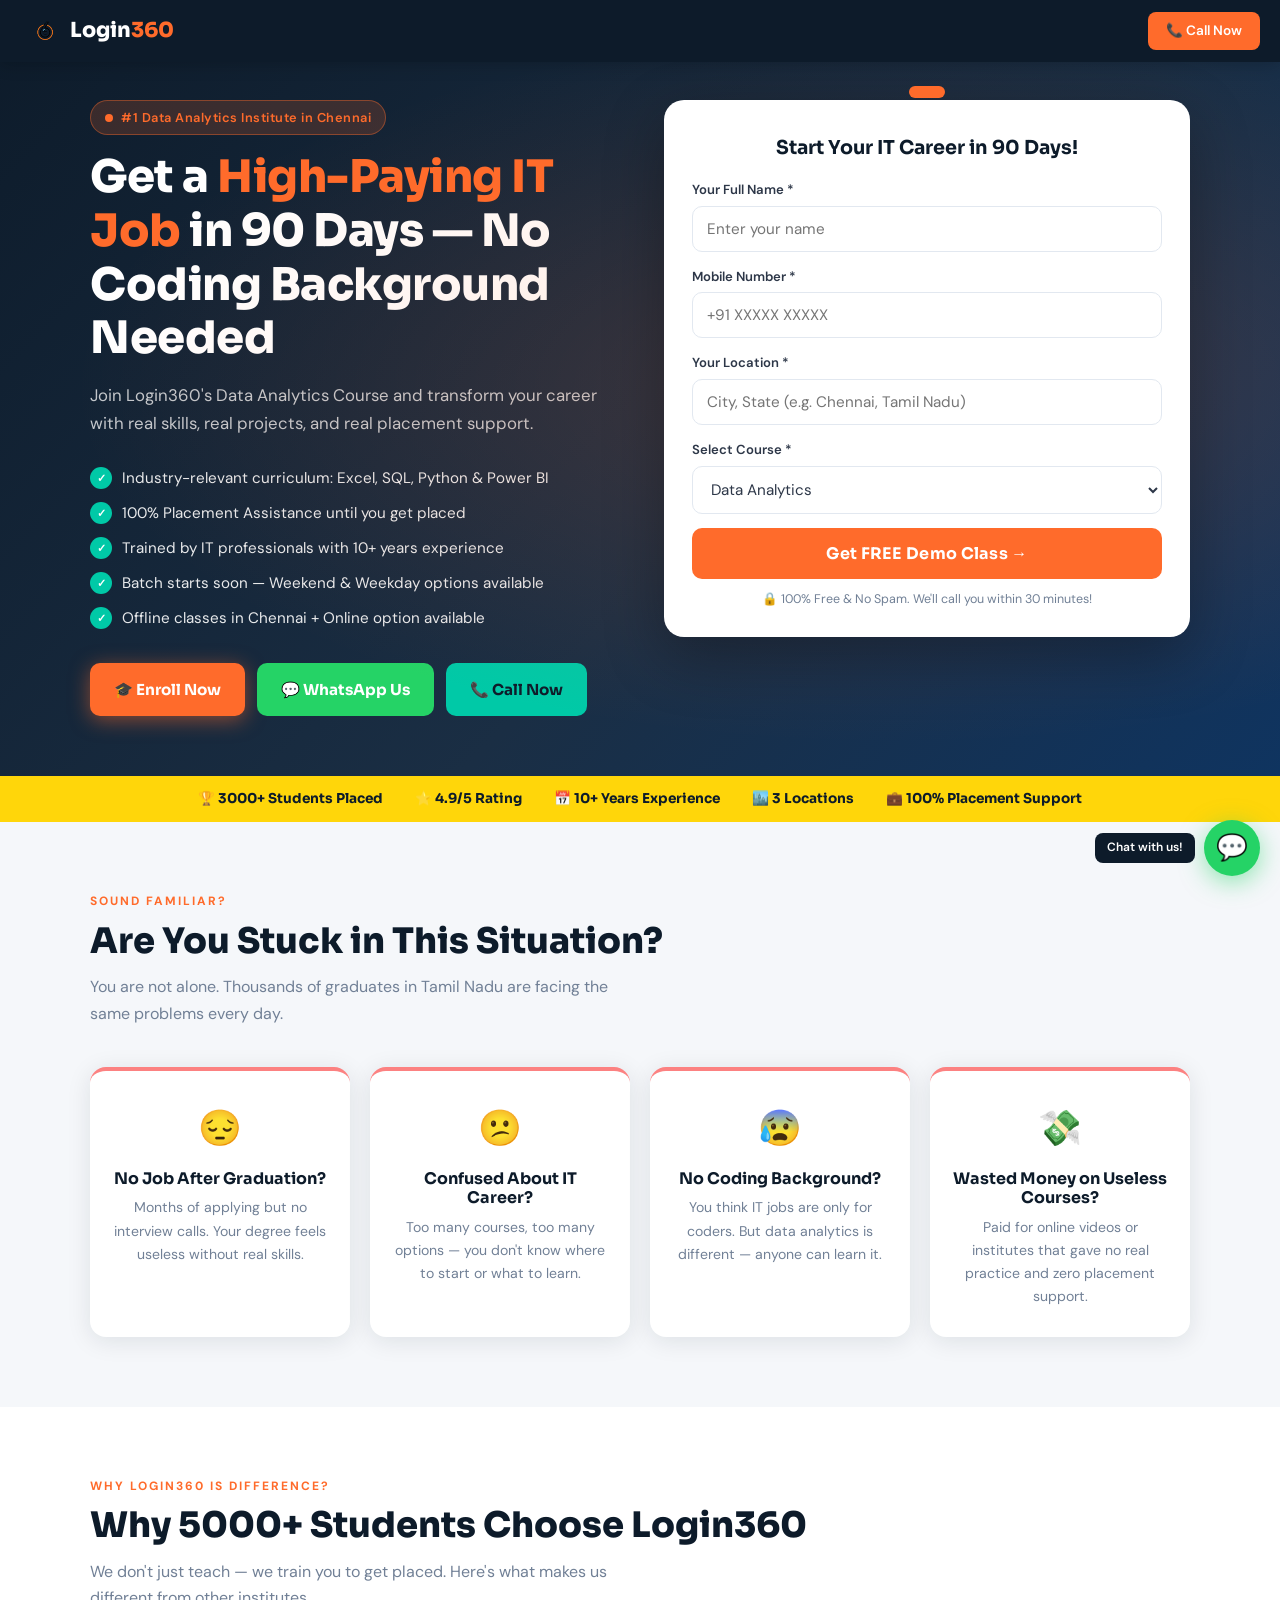
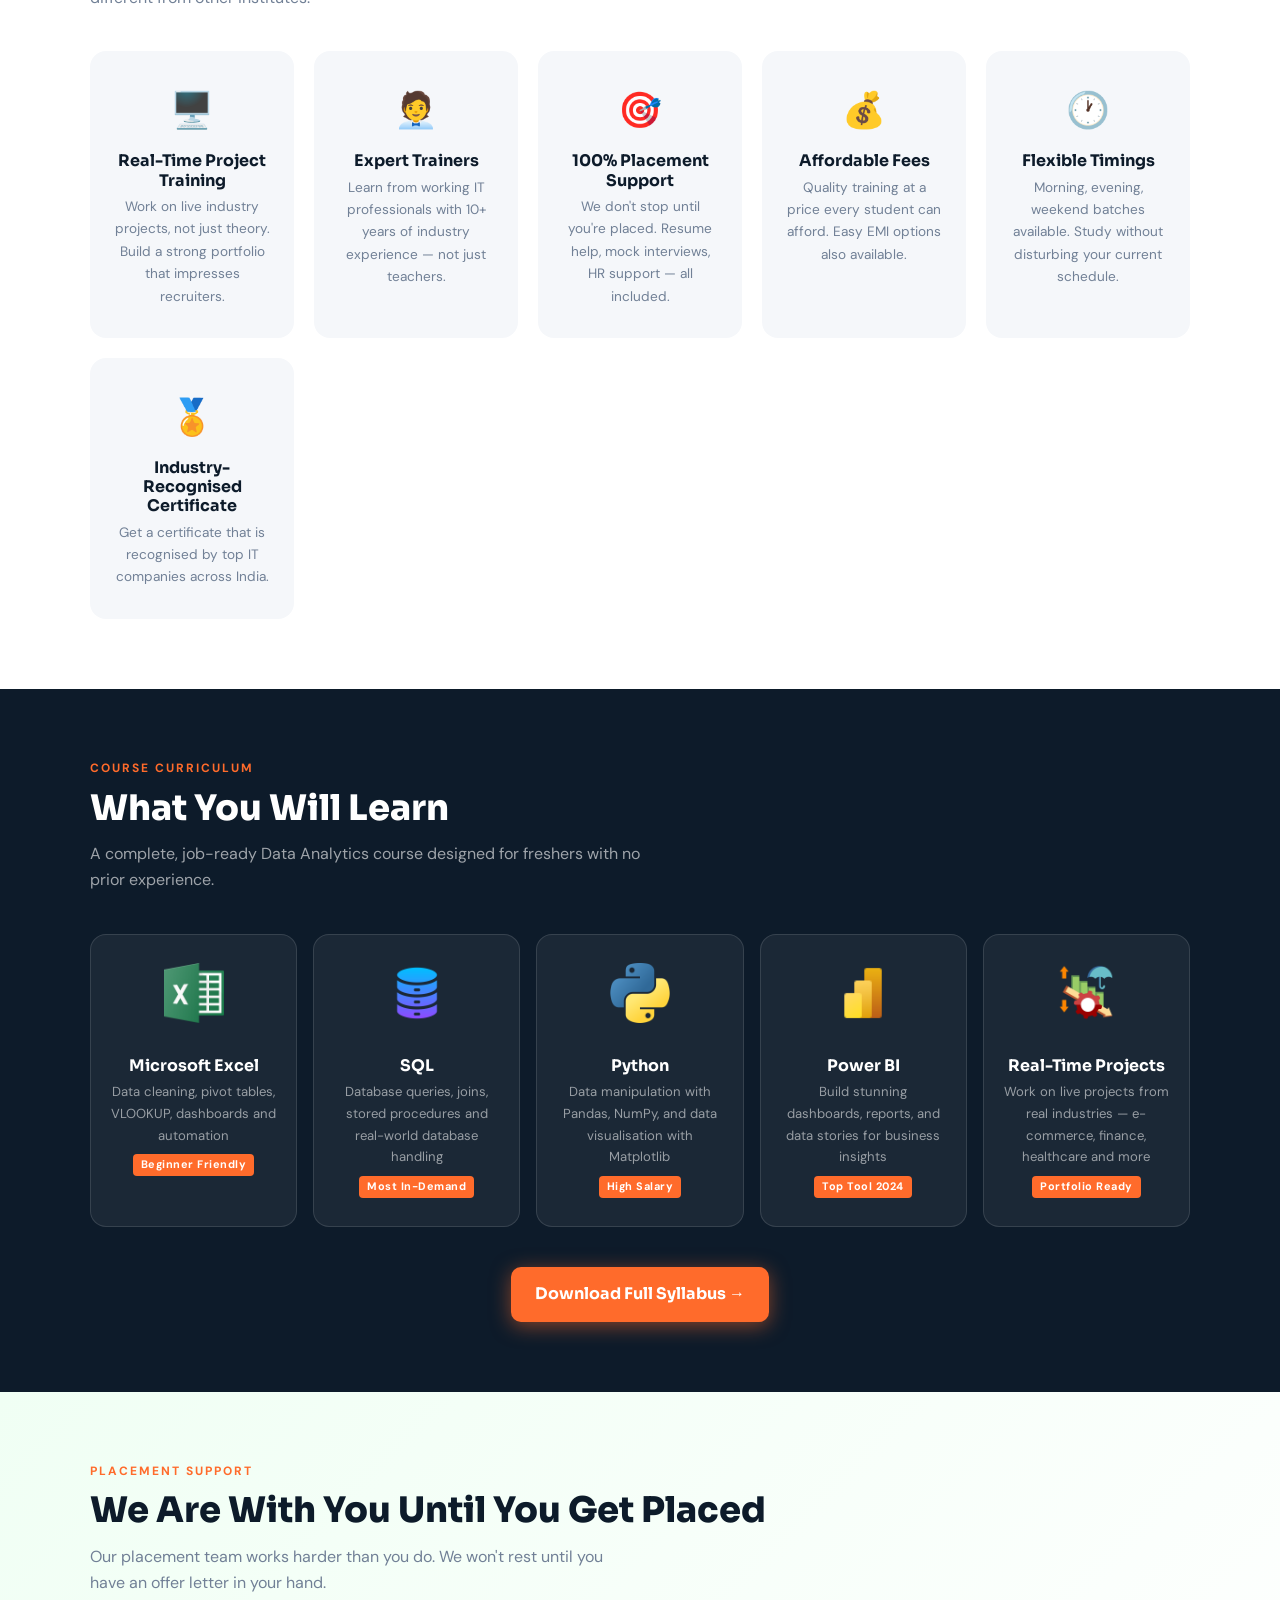
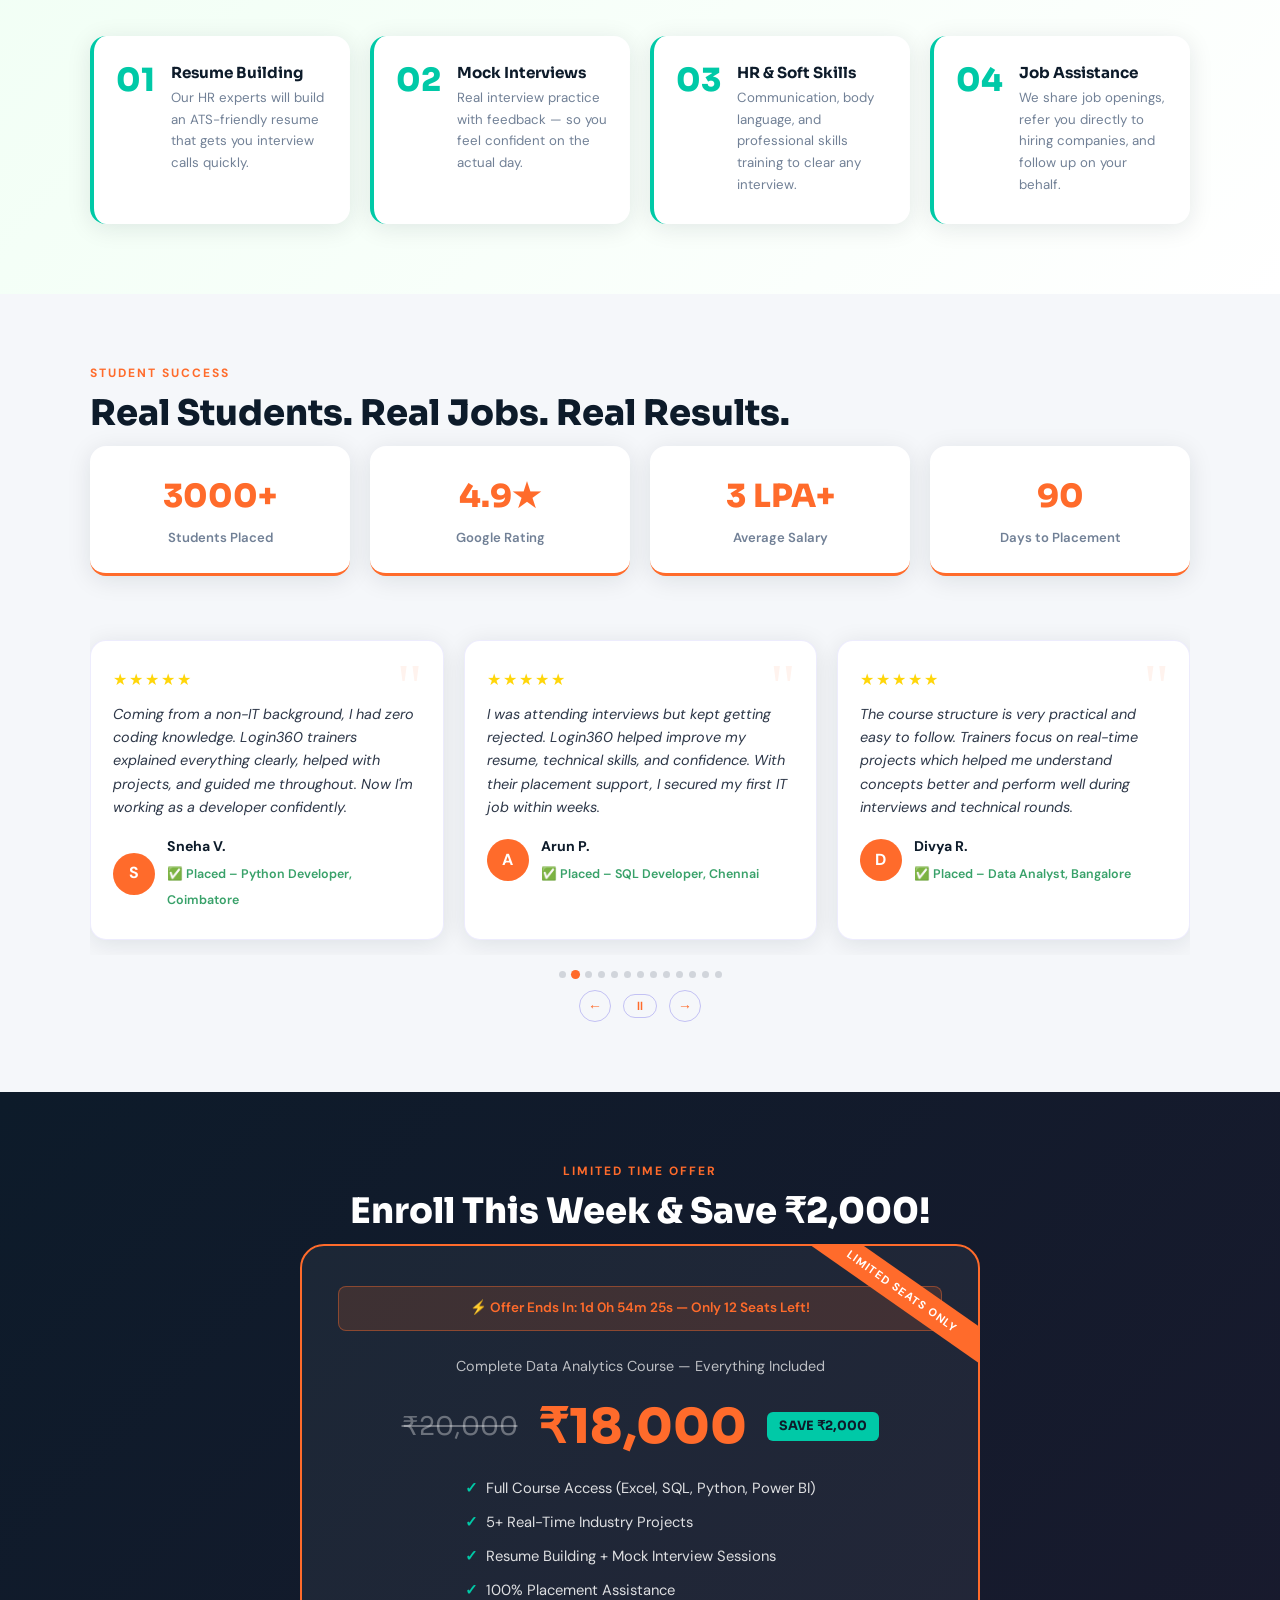
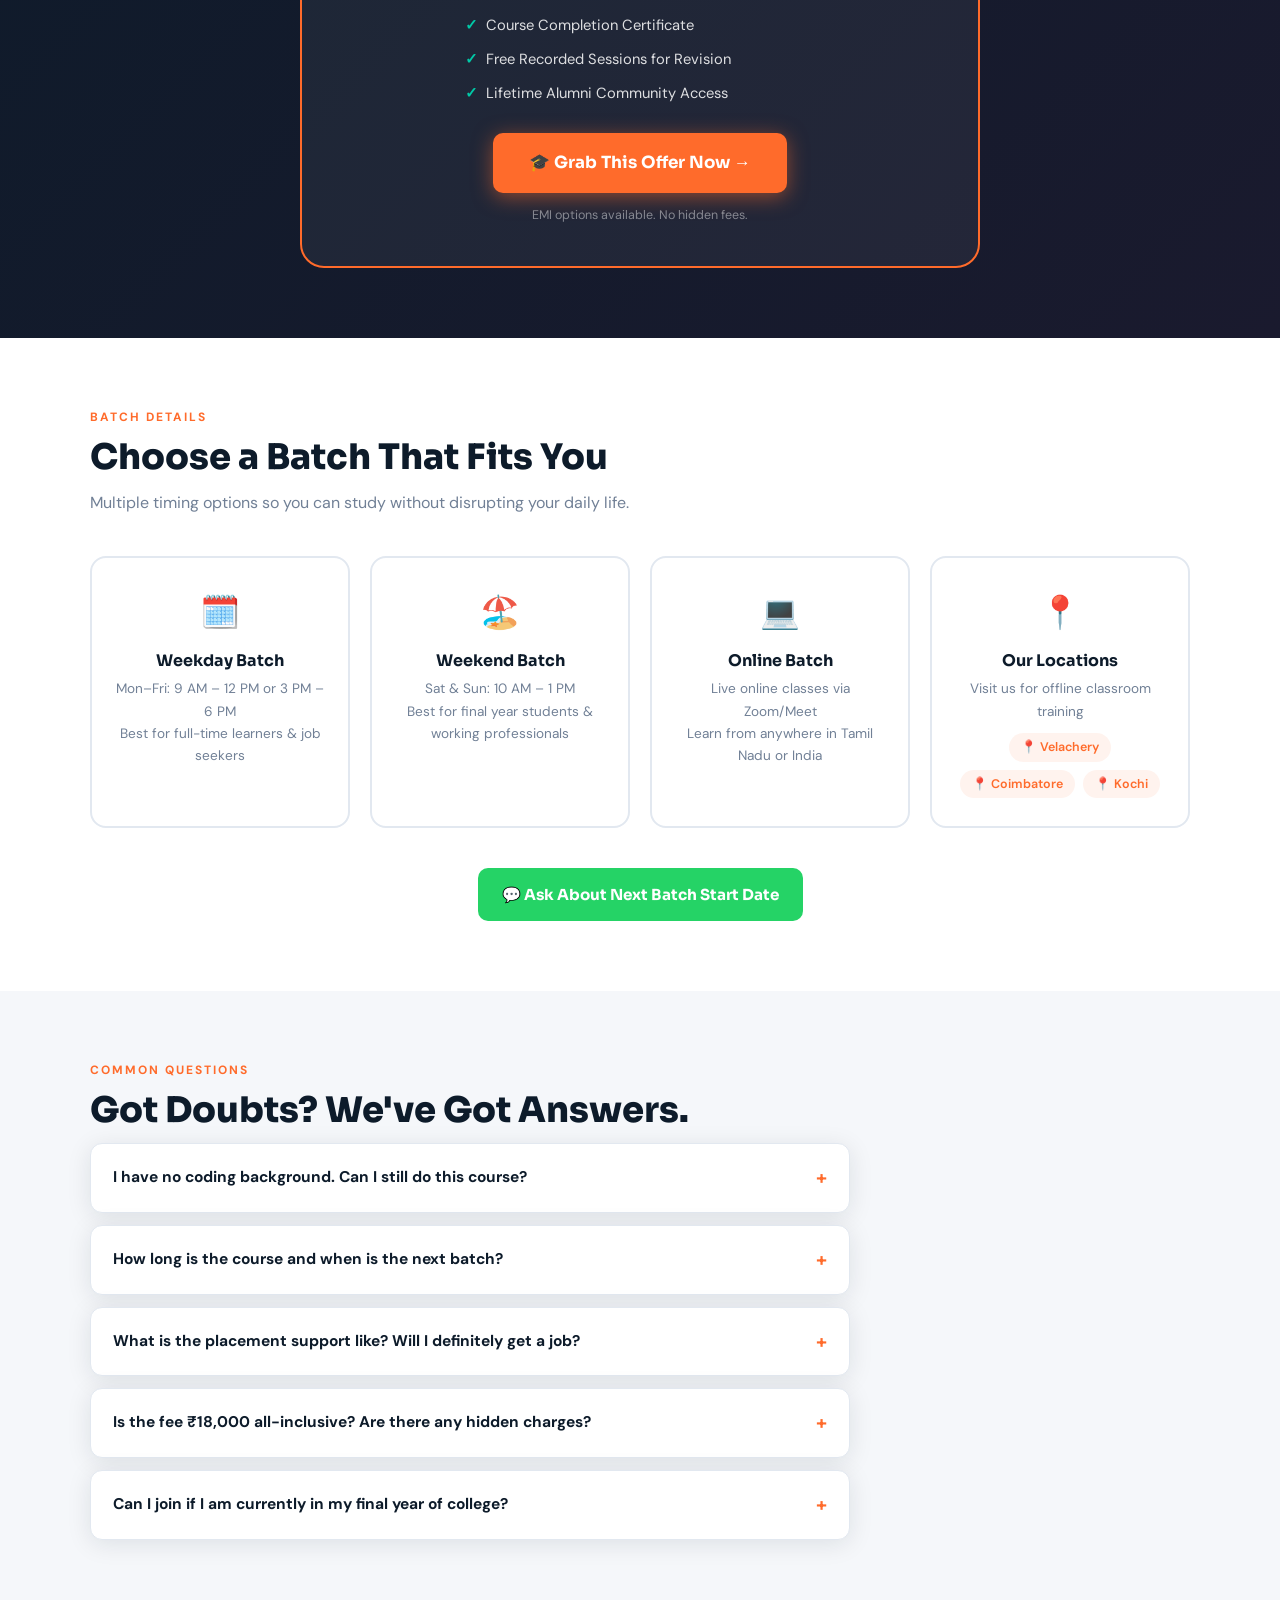
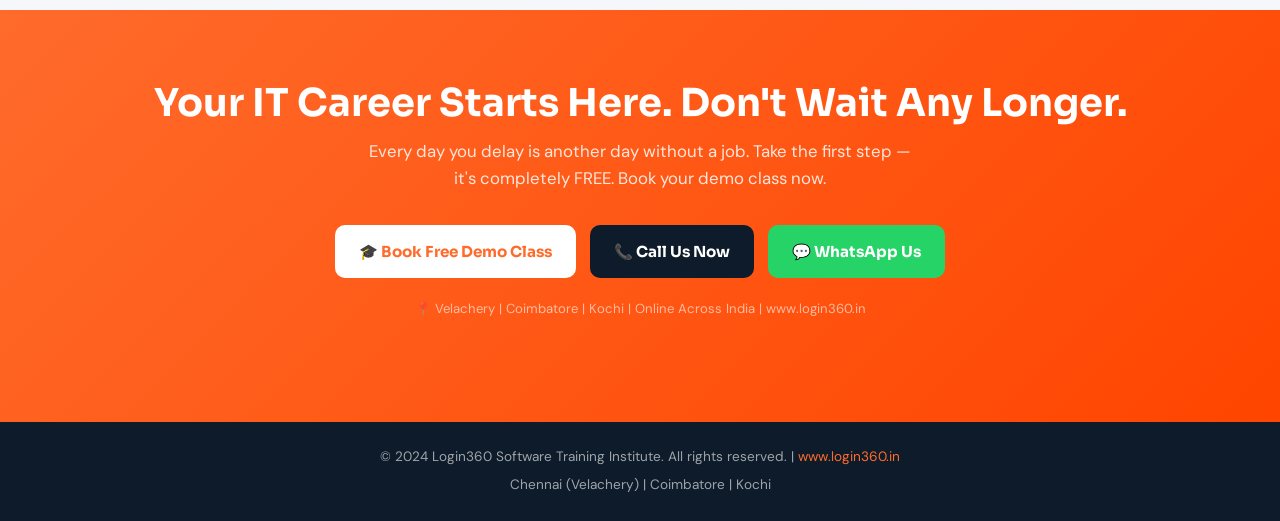
==== commit aa69e9a3: "changes ok" ====
--- a/index.html
+++ b/index.html
@@ -5,6 +5,15 @@
 <meta name="viewport" content="width=device-width, initial-scale=1.0">
 <title>Login360 – Data Analytics Course in Chennai | Get Placed in 90 Days</title>
 <link href="https://fonts.googleapis.com/css2?family=Sora:wght@400;600;700;800&family=DM+Sans:wght@400;500;600&display=swap" rel="stylesheet">
+
+<!-- Google Tag Manager -->
+<script>(function(w,d,s,l,i){w[l]=w[l]||[];w[l].push({'gtm.start':
+new Date().getTime(),event:'gtm.js'});var f=d.getElementsByTagName(s)[0],
+j=d.createElement(s),dl=l!='dataLayer'?'&l='+l:'';j.async=true;j.src=
+'https://www.googletagmanager.com/gtm.js?id='+i+dl;f.parentNode.insertBefore(j,f);
+})(window,document,'script','dataLayer','GTM-M7QB9VRW');</script>
+<!-- End Google Tag Manager -->
+
 <style>
   :root {
     --brand: #FF6B2B;
@@ -381,7 +390,7 @@
   }
   .offer-box::before {
     content: 'LIMITED SEATS ONLY';
-    position: absolute; top: 20px; right: -30px;
+    position: absolute; top: 30px; right: -30px;
     background: var(--brand); color: var(--white);
     padding: 6px 40px; font-size: 0.7rem; font-weight: 700; letter-spacing: 1px;
     transform: rotate(35deg);
@@ -795,13 +804,13 @@
     want_demo_class: {
       badge:      '🎓 Free Career Counselling',
       title:      'Get a High-Paying IT Job in 90 Days',
-      submitLabel:'Get FREE Demo Class →',
+      submitLabel:'Submit',
       successMsg: "We've received your request and will call you within 30 minutes.",
     },
     download_full_syllabus: {
       badge:      '📥 Download Syllabus',
       title:      'Get the Full Course Syllabus — Free!',
-      submitLabel:'Send Me the Syllabus →',
+      submitLabel:'Submit',
       successMsg: "Your syllabus is on its way! Check WhatsApp / email shortly.",
     },
   };
@@ -935,7 +944,7 @@
 <!-- WHY LOGIN360 -->
 <section class="why">
   <div class="container">
-    <div class="section-label">The Login360 Difference</div>
+    <div class="section-label">Why Login360 is Difference?</div>
     <h2 class="section-title">Why 5000+ Students Choose Login360</h2>
     <p class="section-sub">We don't just teach — we train you to get placed. Here's what makes us different from other institutes.</p>
     <div class="why-grid fade-in">
@@ -1363,5 +1372,9 @@
     setInterval(updateTimer, 1000);
   })();
 </script>
+<!-- Google Tag Manager (noscript) -->
+<noscript><iframe src="https://www.googletagmanager.com/ns.html?id=GTM-M7QB9VRW"
+height="0" width="0" style="display:none;visibility:hidden"></iframe></noscript>
+<!-- End Google Tag Manager (noscript) --
 </body>
 </html>
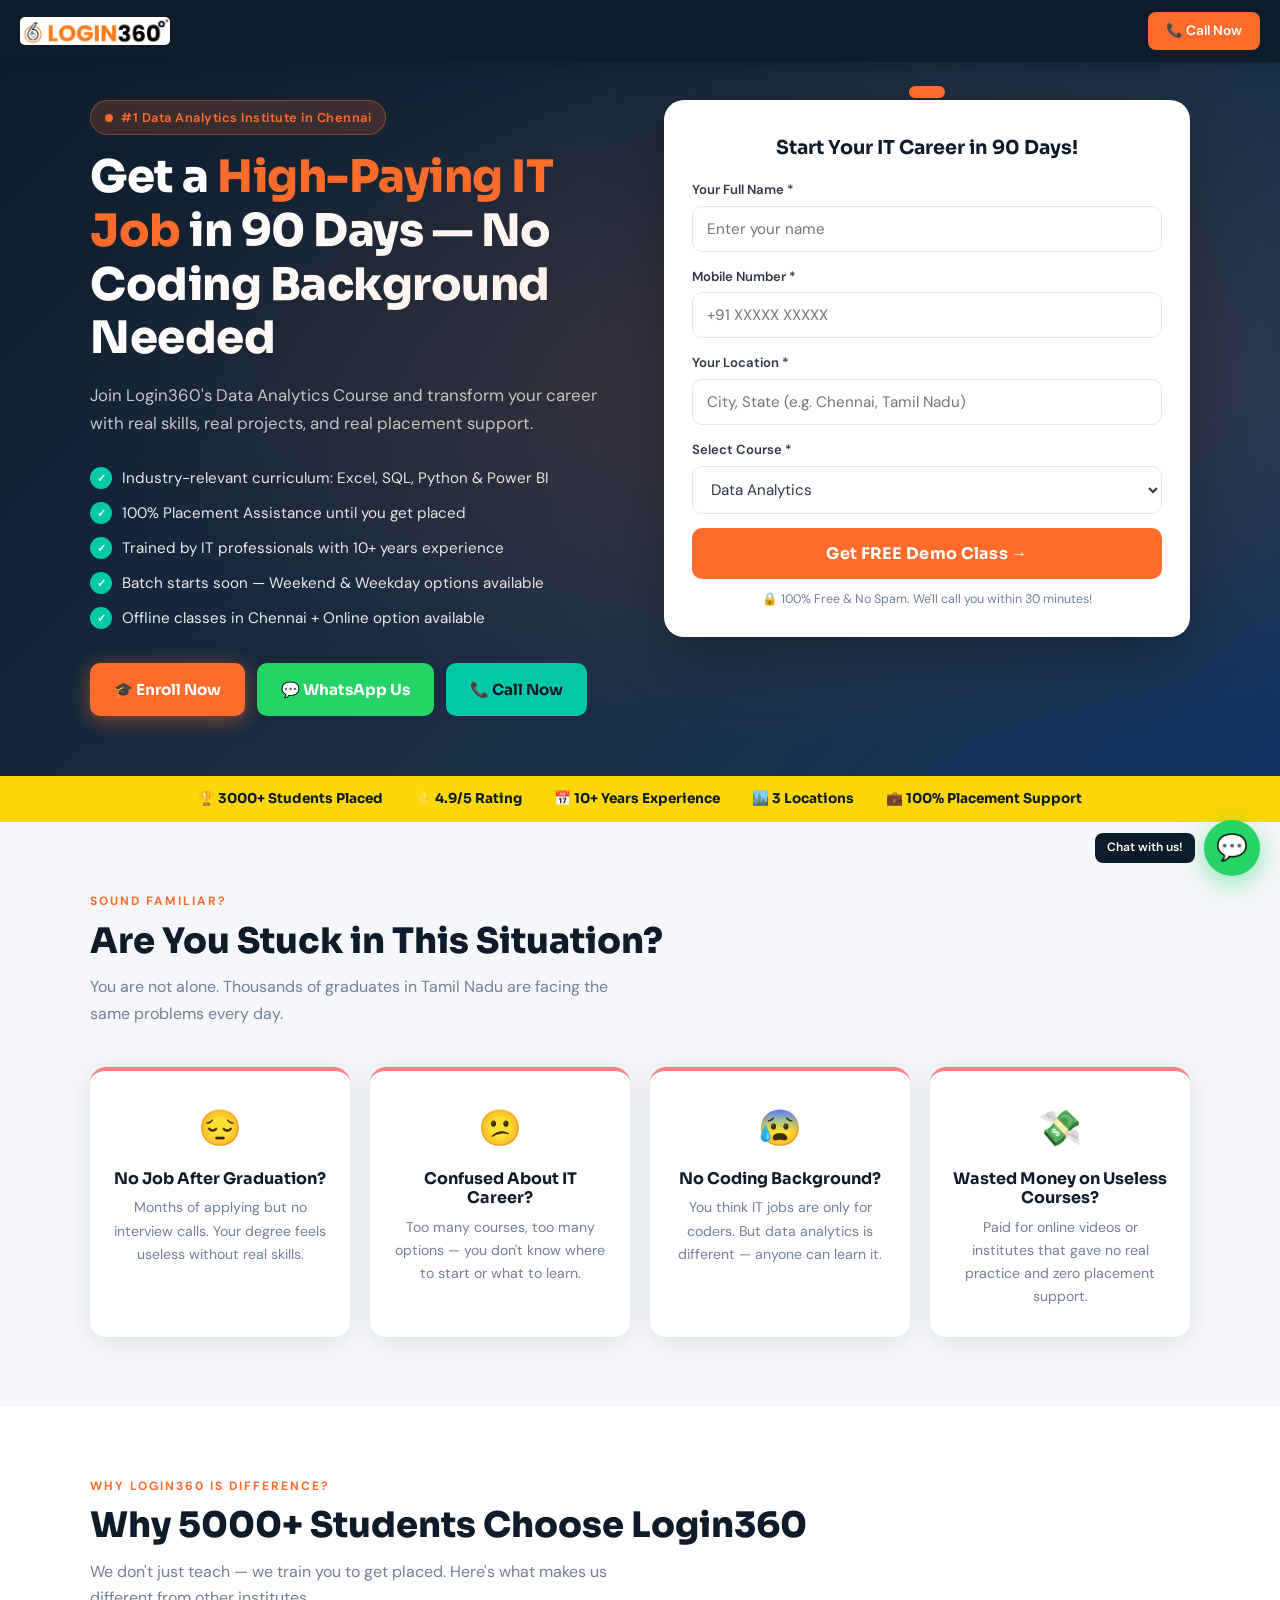
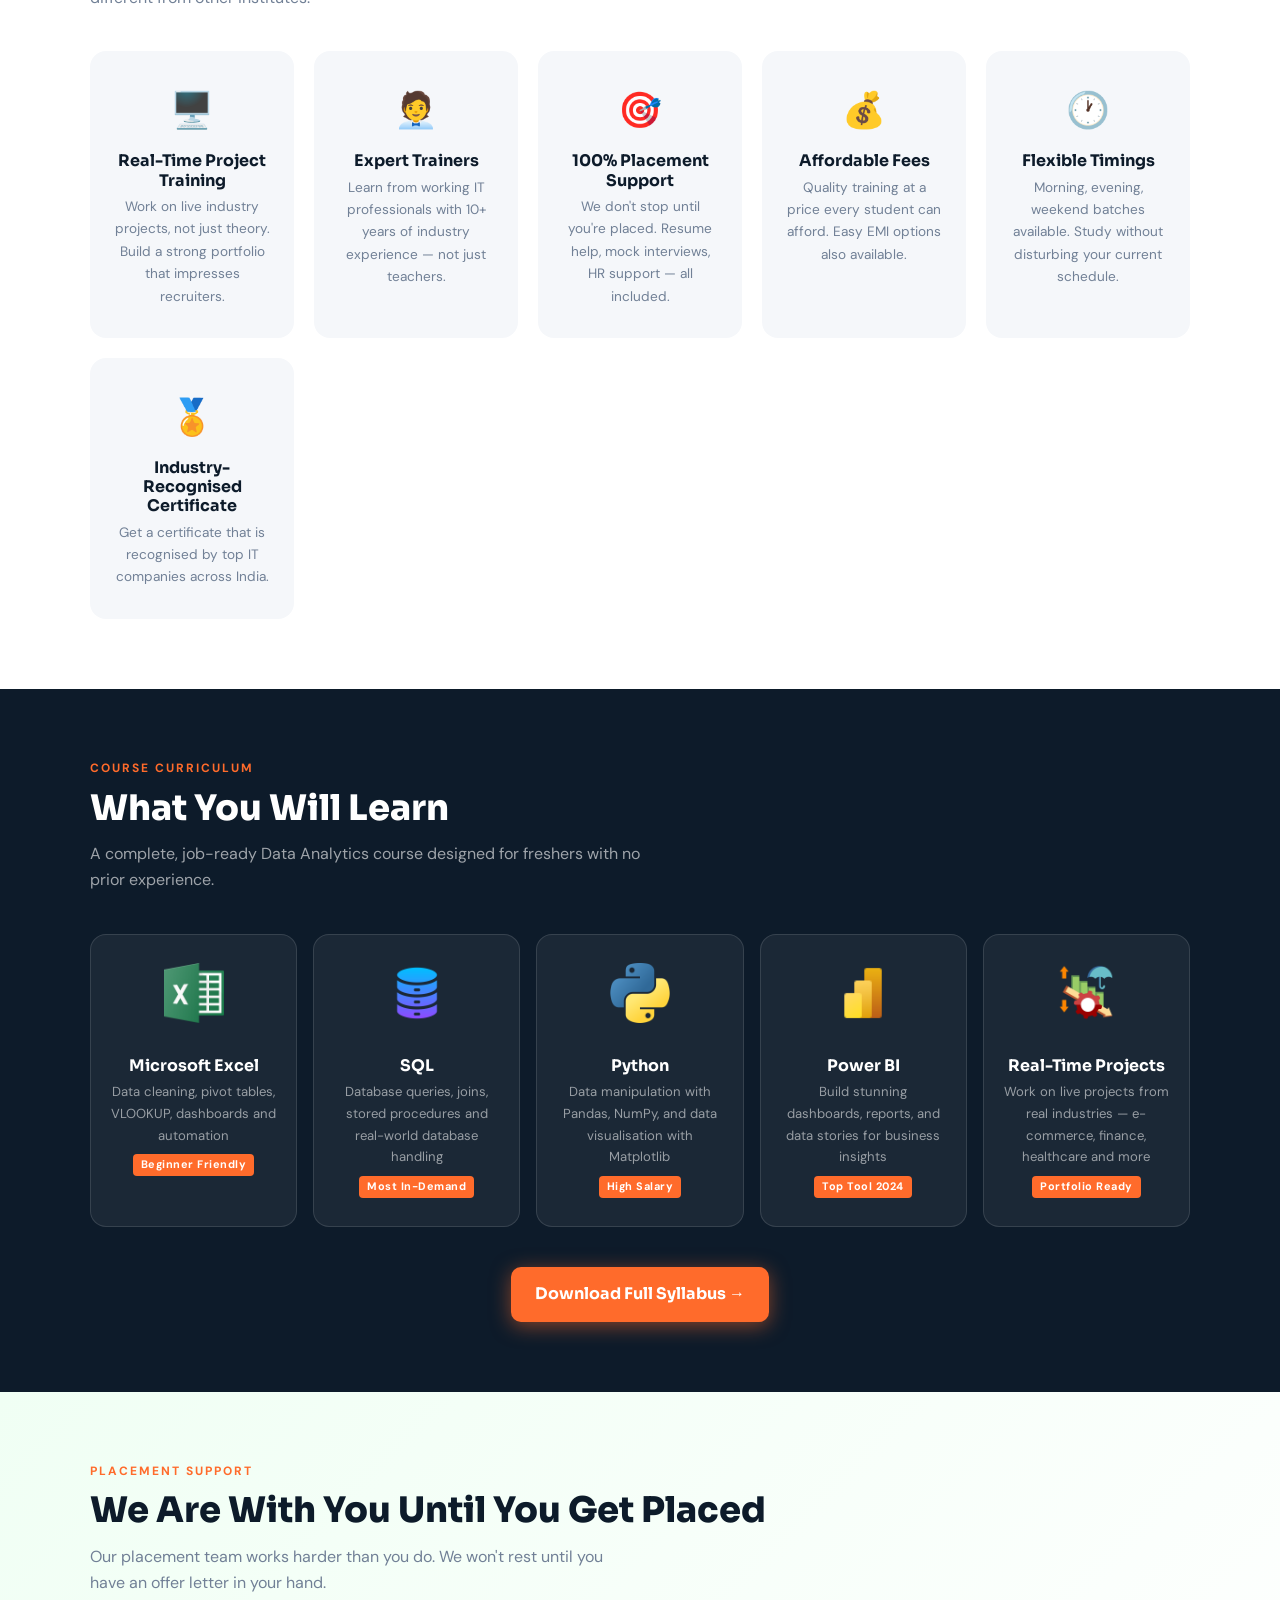
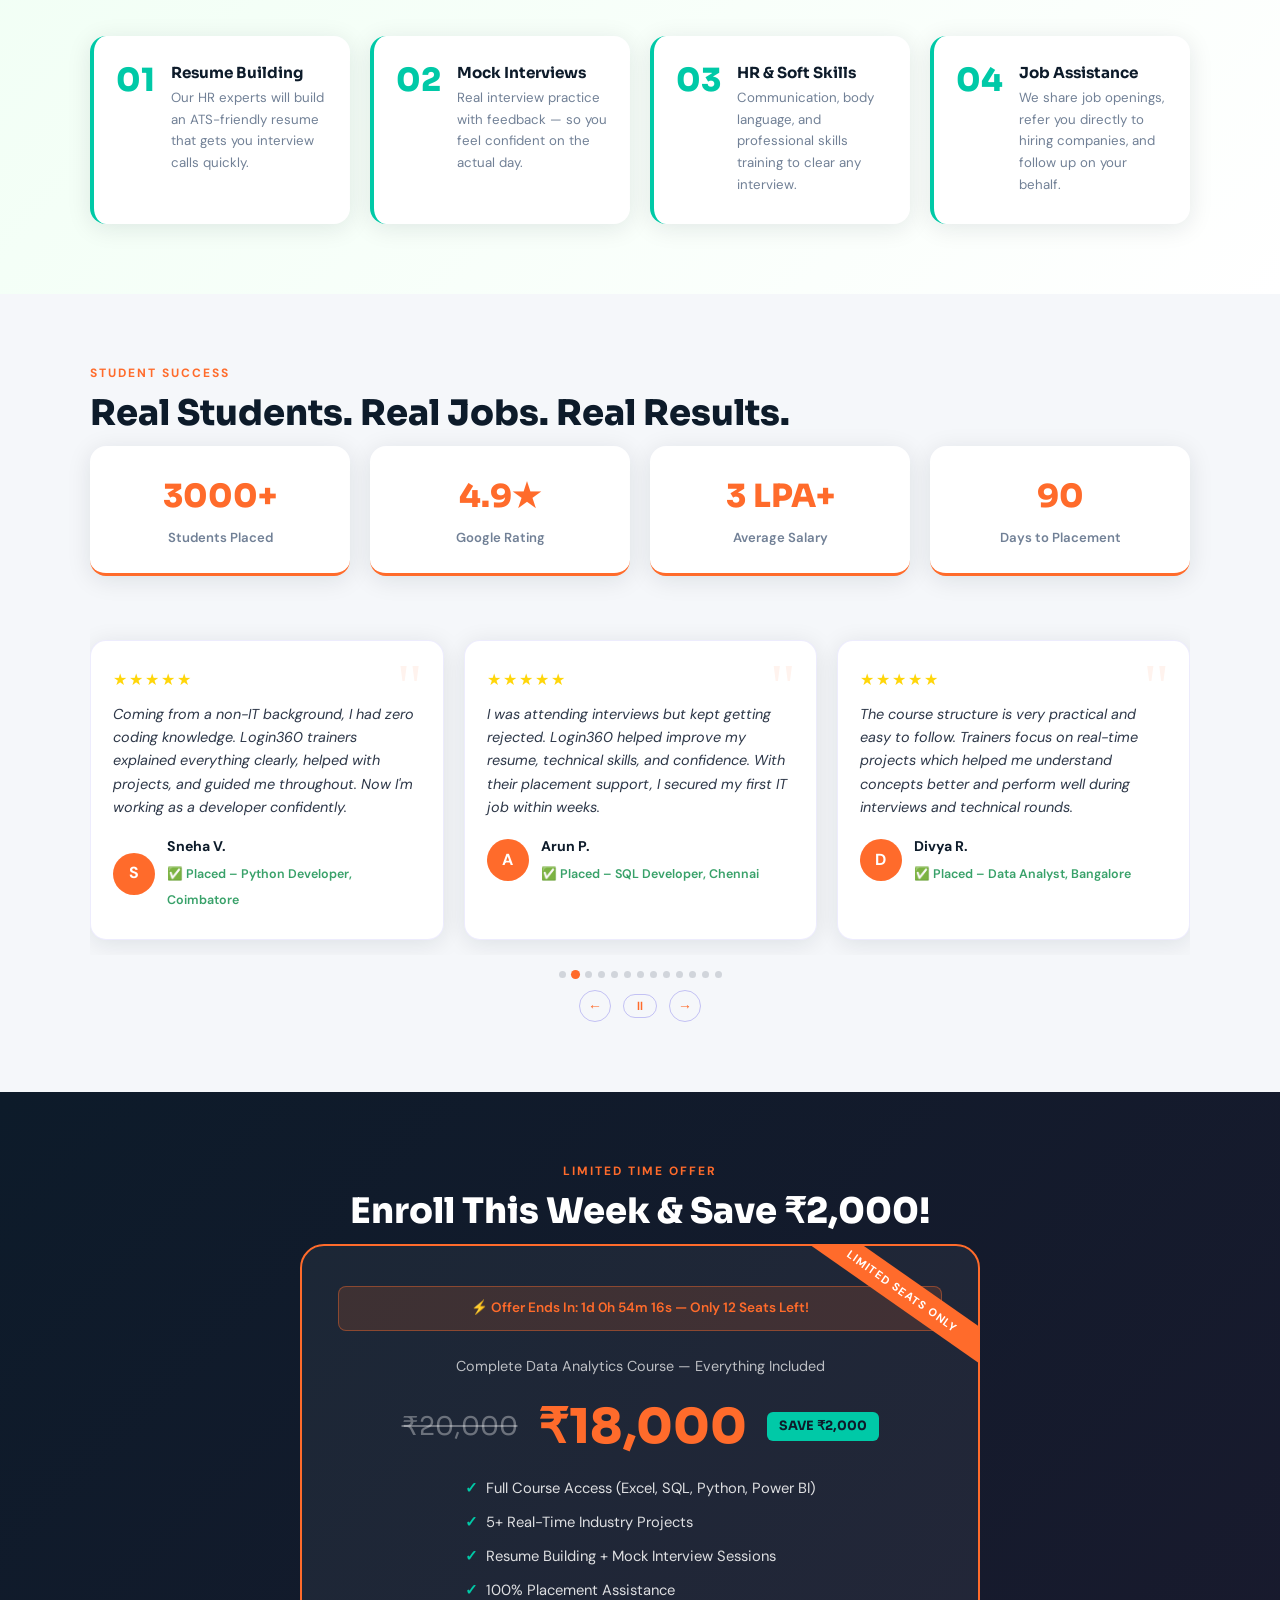
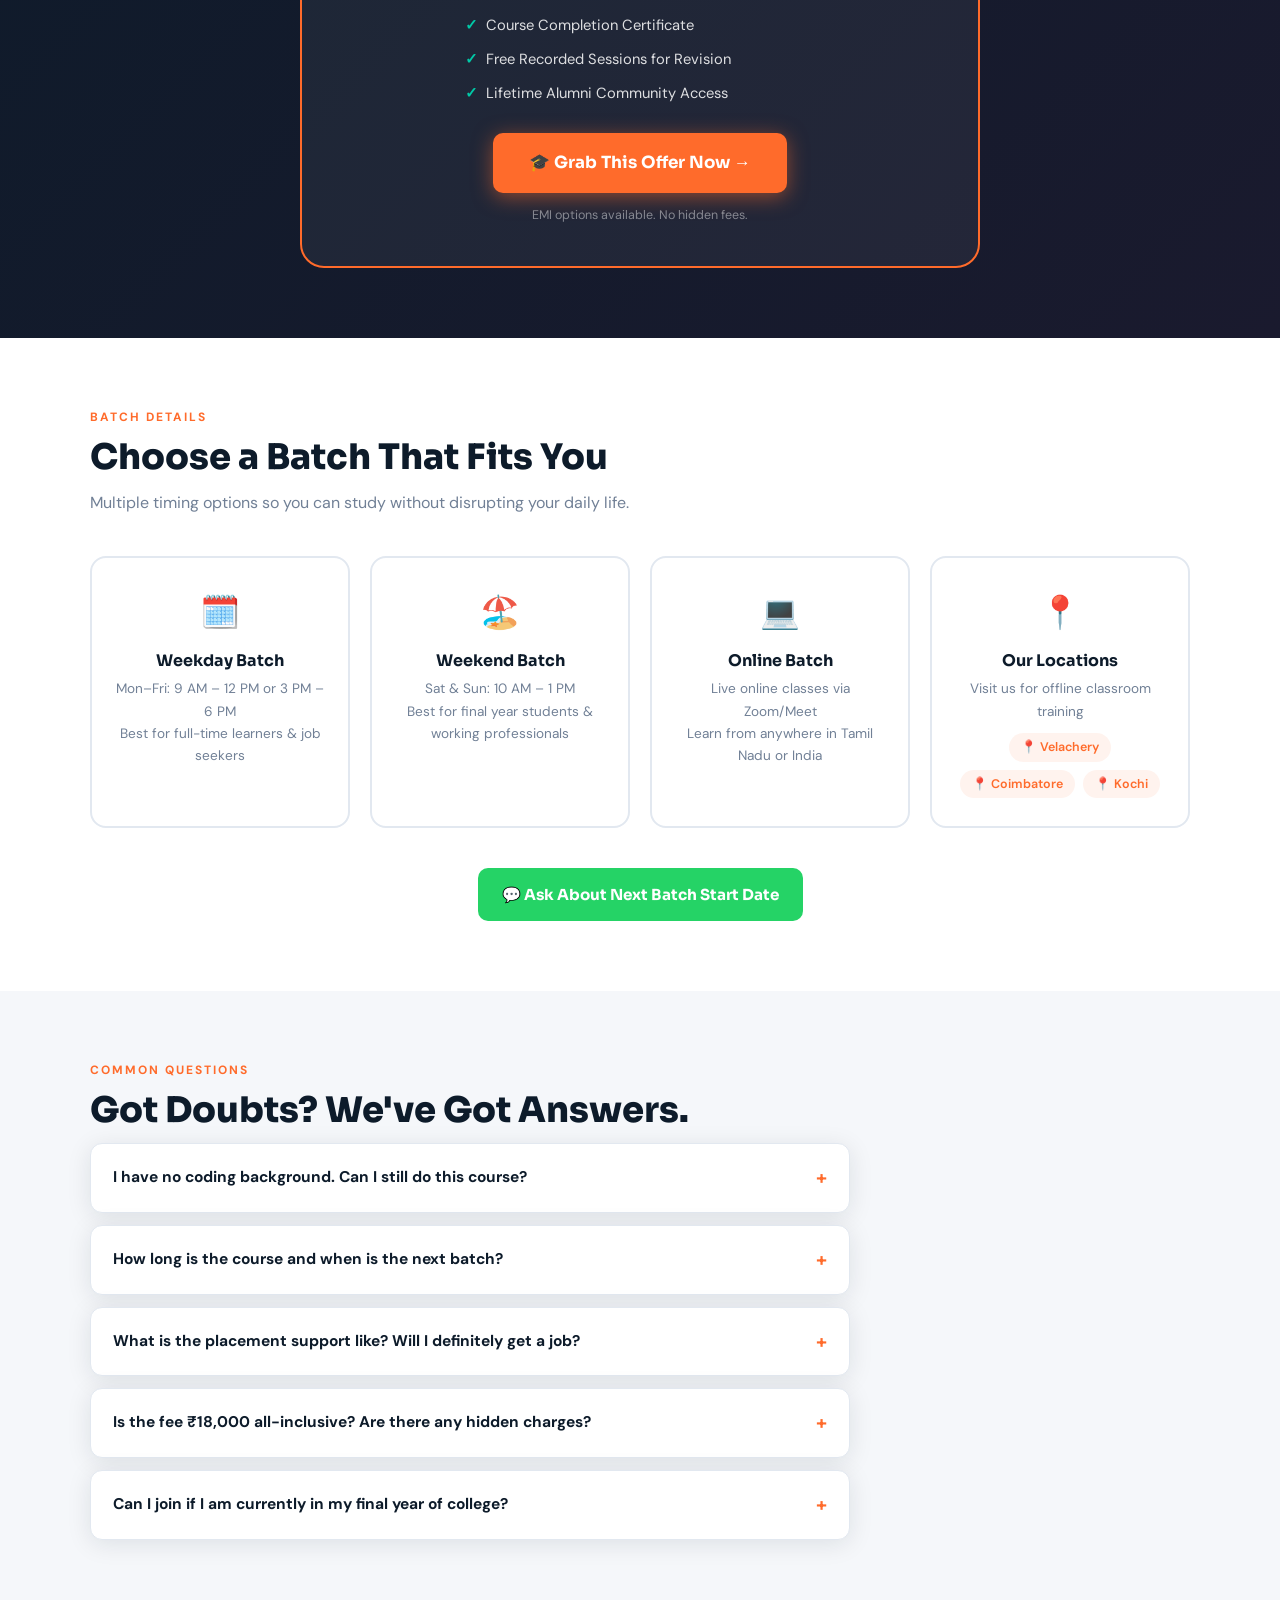
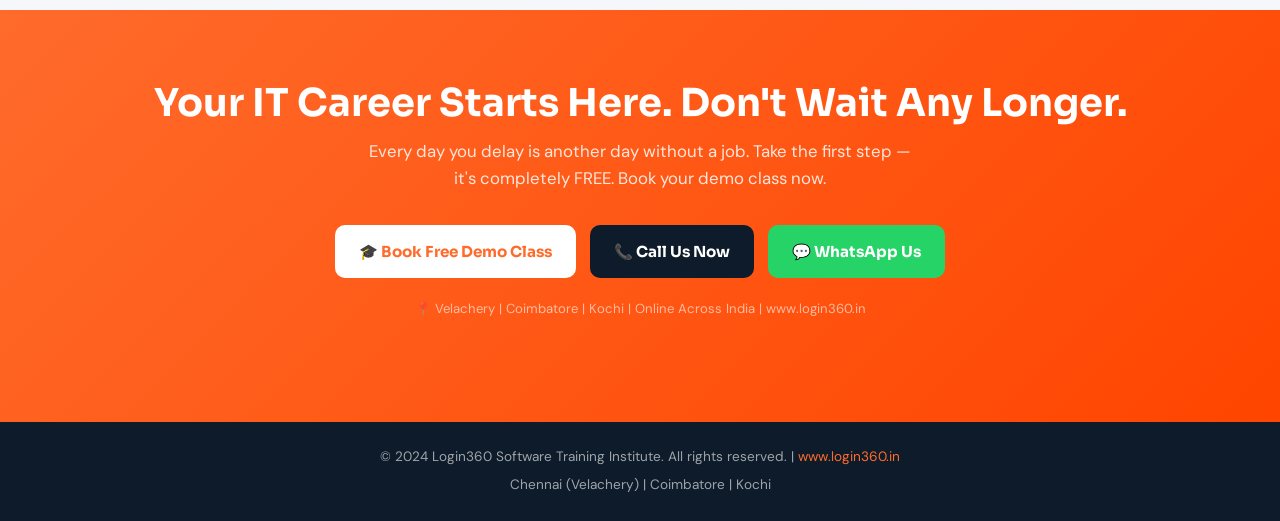
==== commit ac5bce6f: "logo changed" ====
--- a/index.html
+++ b/index.html
@@ -54,7 +54,7 @@
     display: flex; align-items: center; justify-content: space-between;
     box-shadow: 0 2px 16px rgba(0,0,0,0.2);
   }
-  .nav img{ width: 50px;}
+  .nav img{ width: 150px; border-radius: 5px;}
   .nav-logo { font-family: 'Sora', sans-serif; font-weight: 800; font-size: 1.3rem; color: var(--white);display: flex; }
   .nav-logo span { color: var(--brand); }
   .nav-cta {
@@ -577,7 +577,7 @@
 
 <!-- STICKY NAV -->
 <nav class="nav">
-  <div class="nav-logo"><img src="./images/login.png" alt="">Login<span>360</span></div>
+  <div class="nav-logo"><img src="./images/login_logo.png" alt=""></div>
   <a href="tel:+918056477261" class="nav-cta">📞 Call Now</a>
 </nav>
 
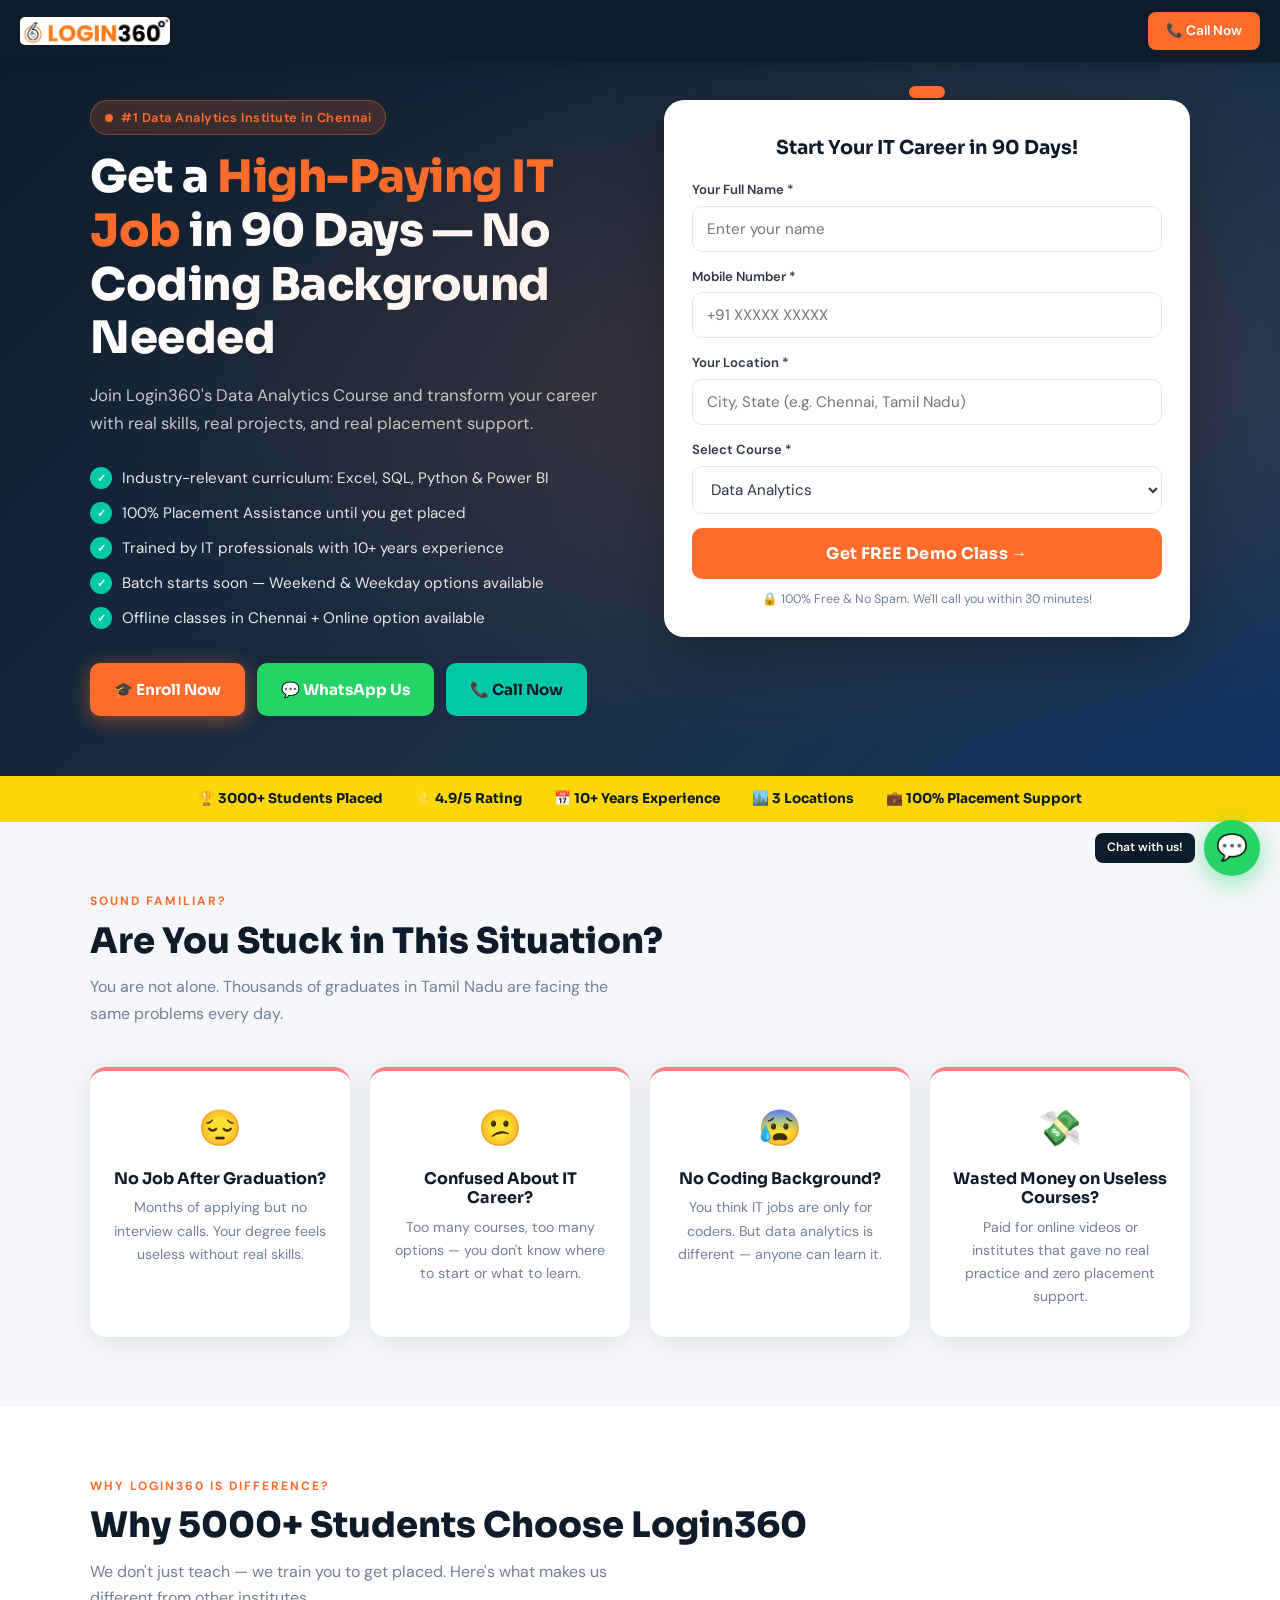
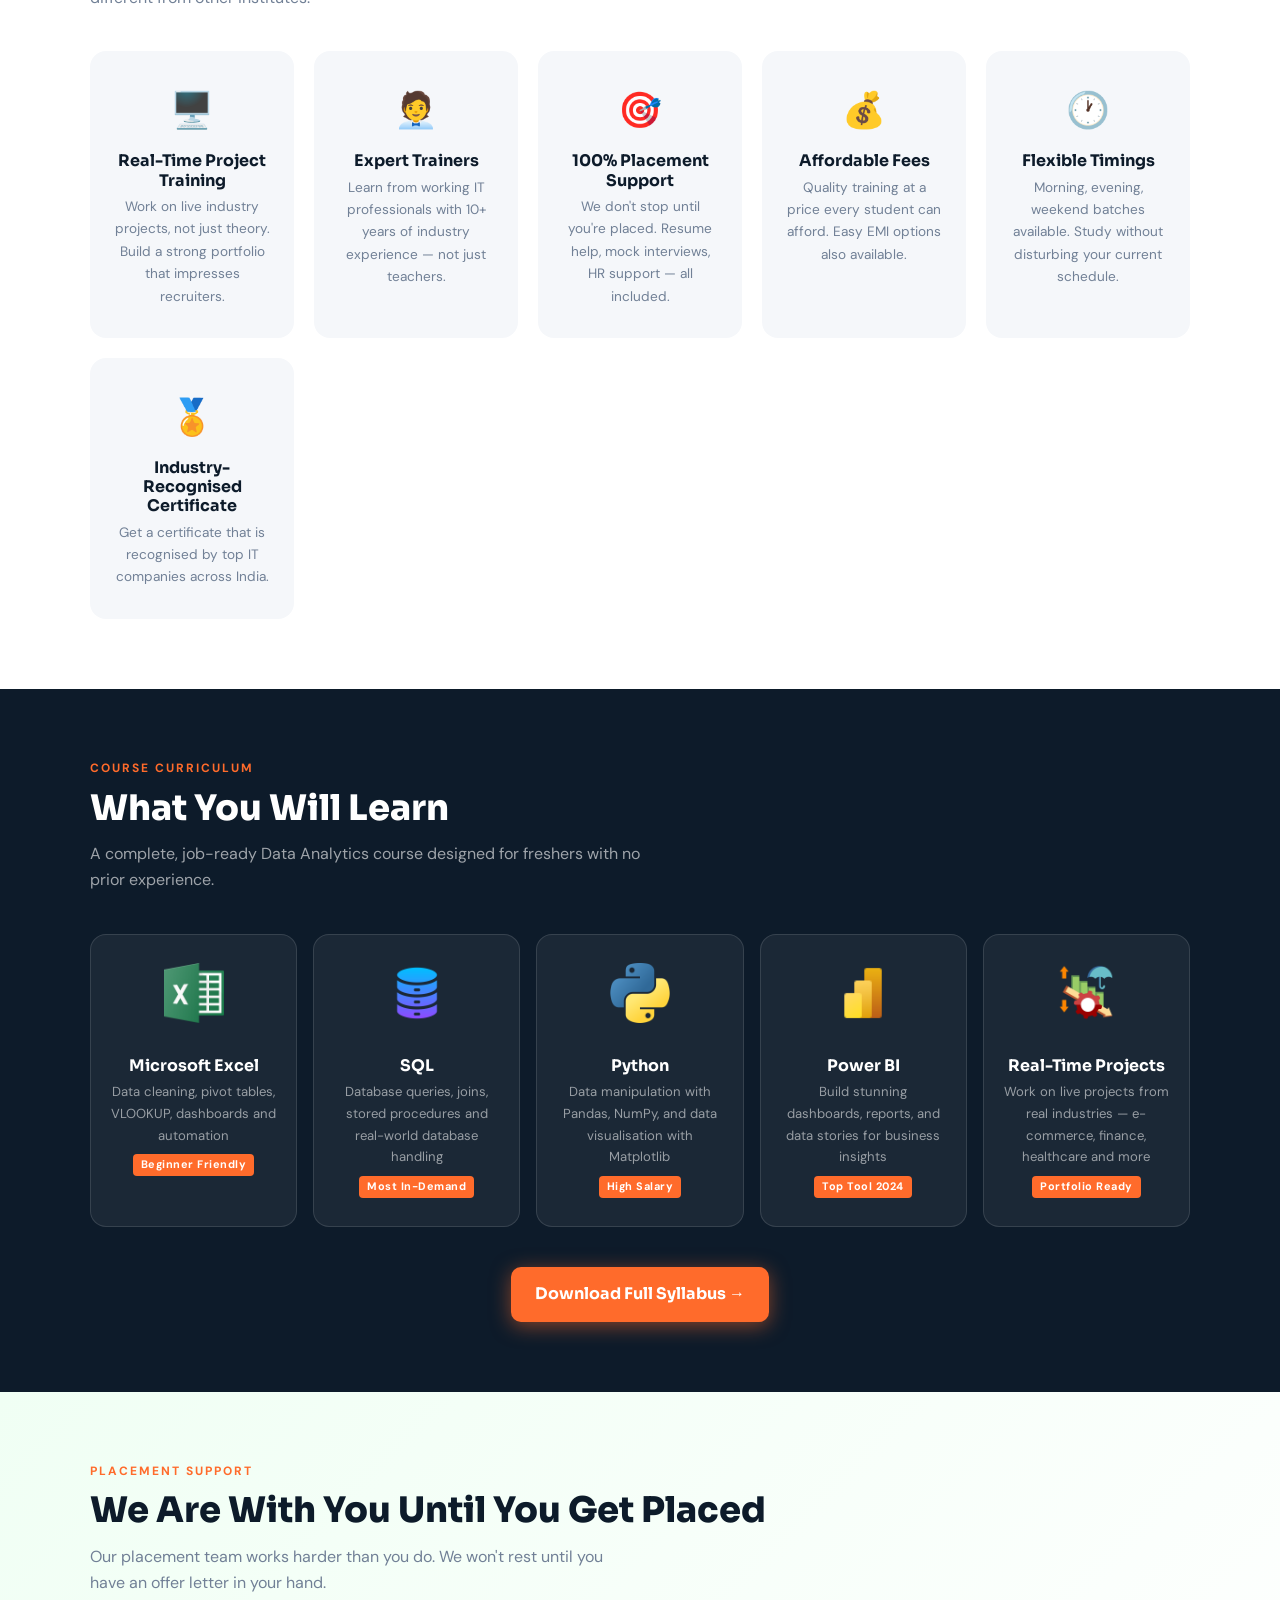
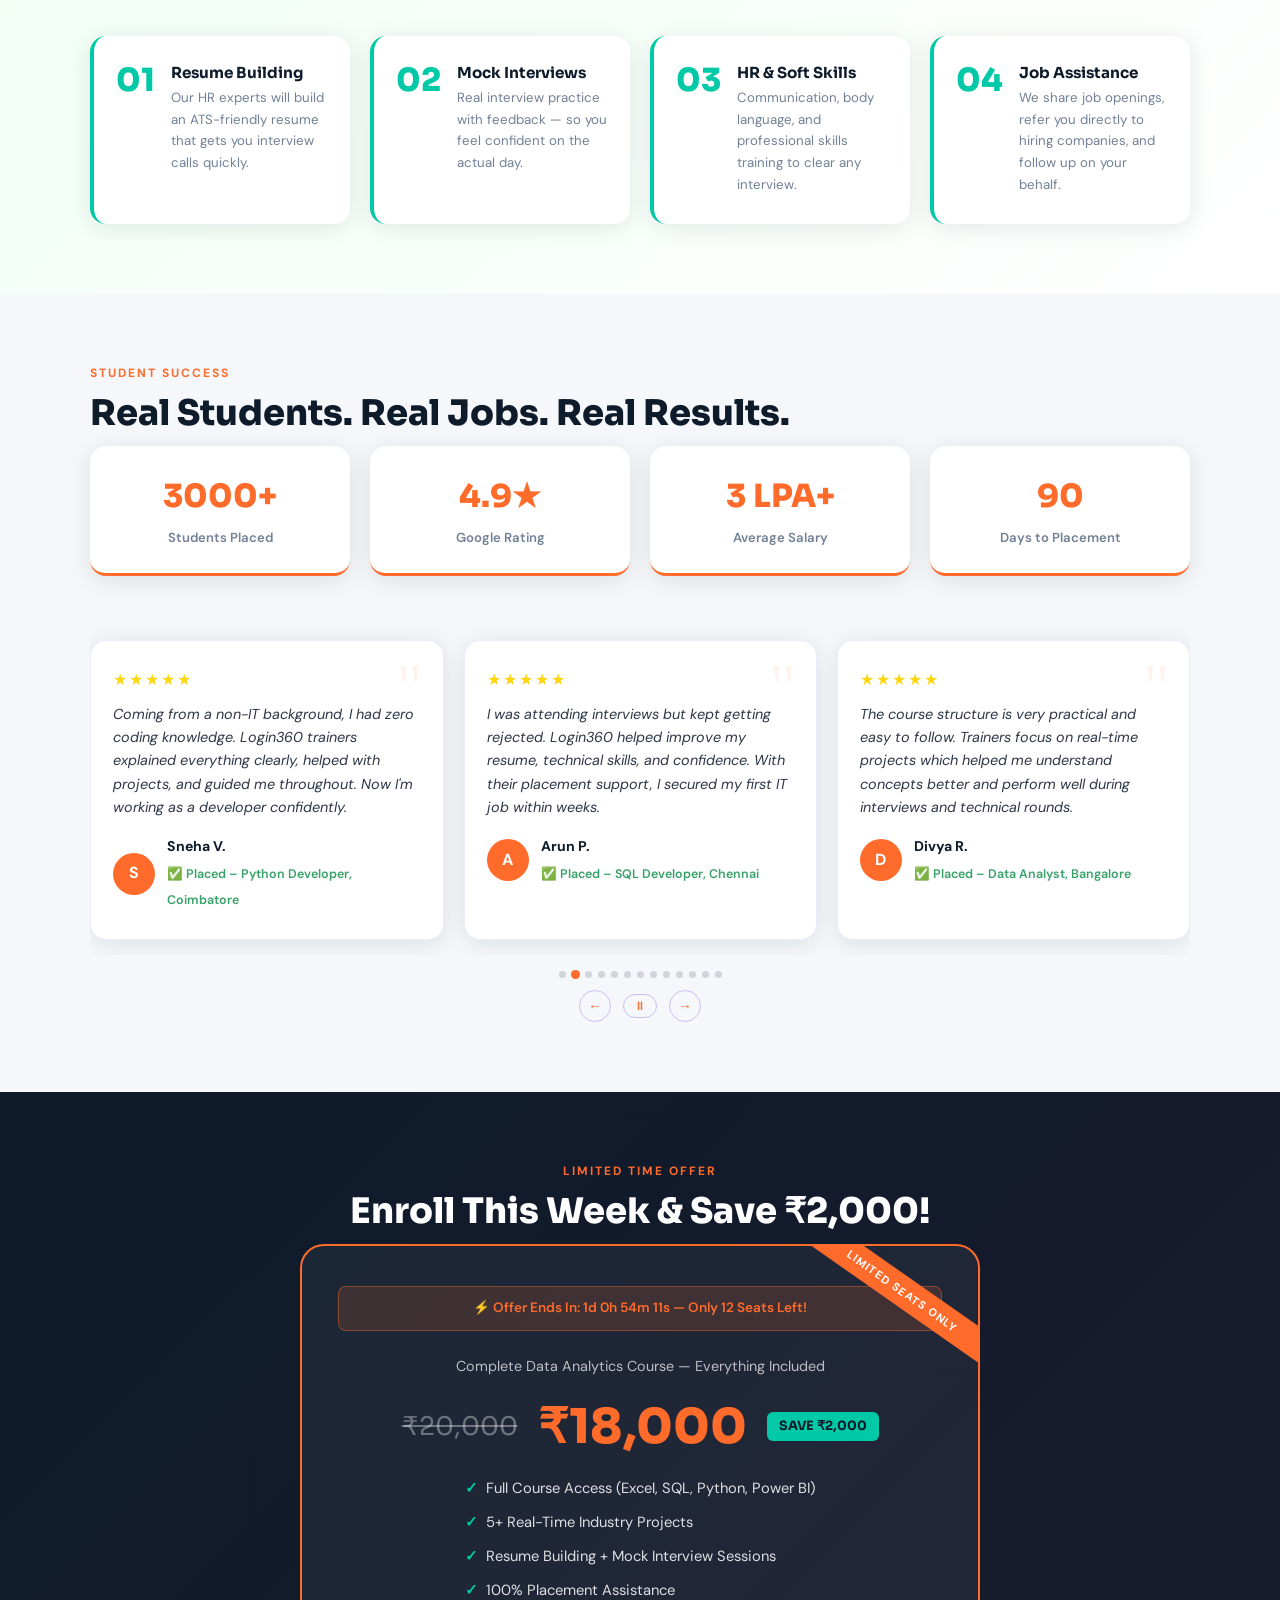
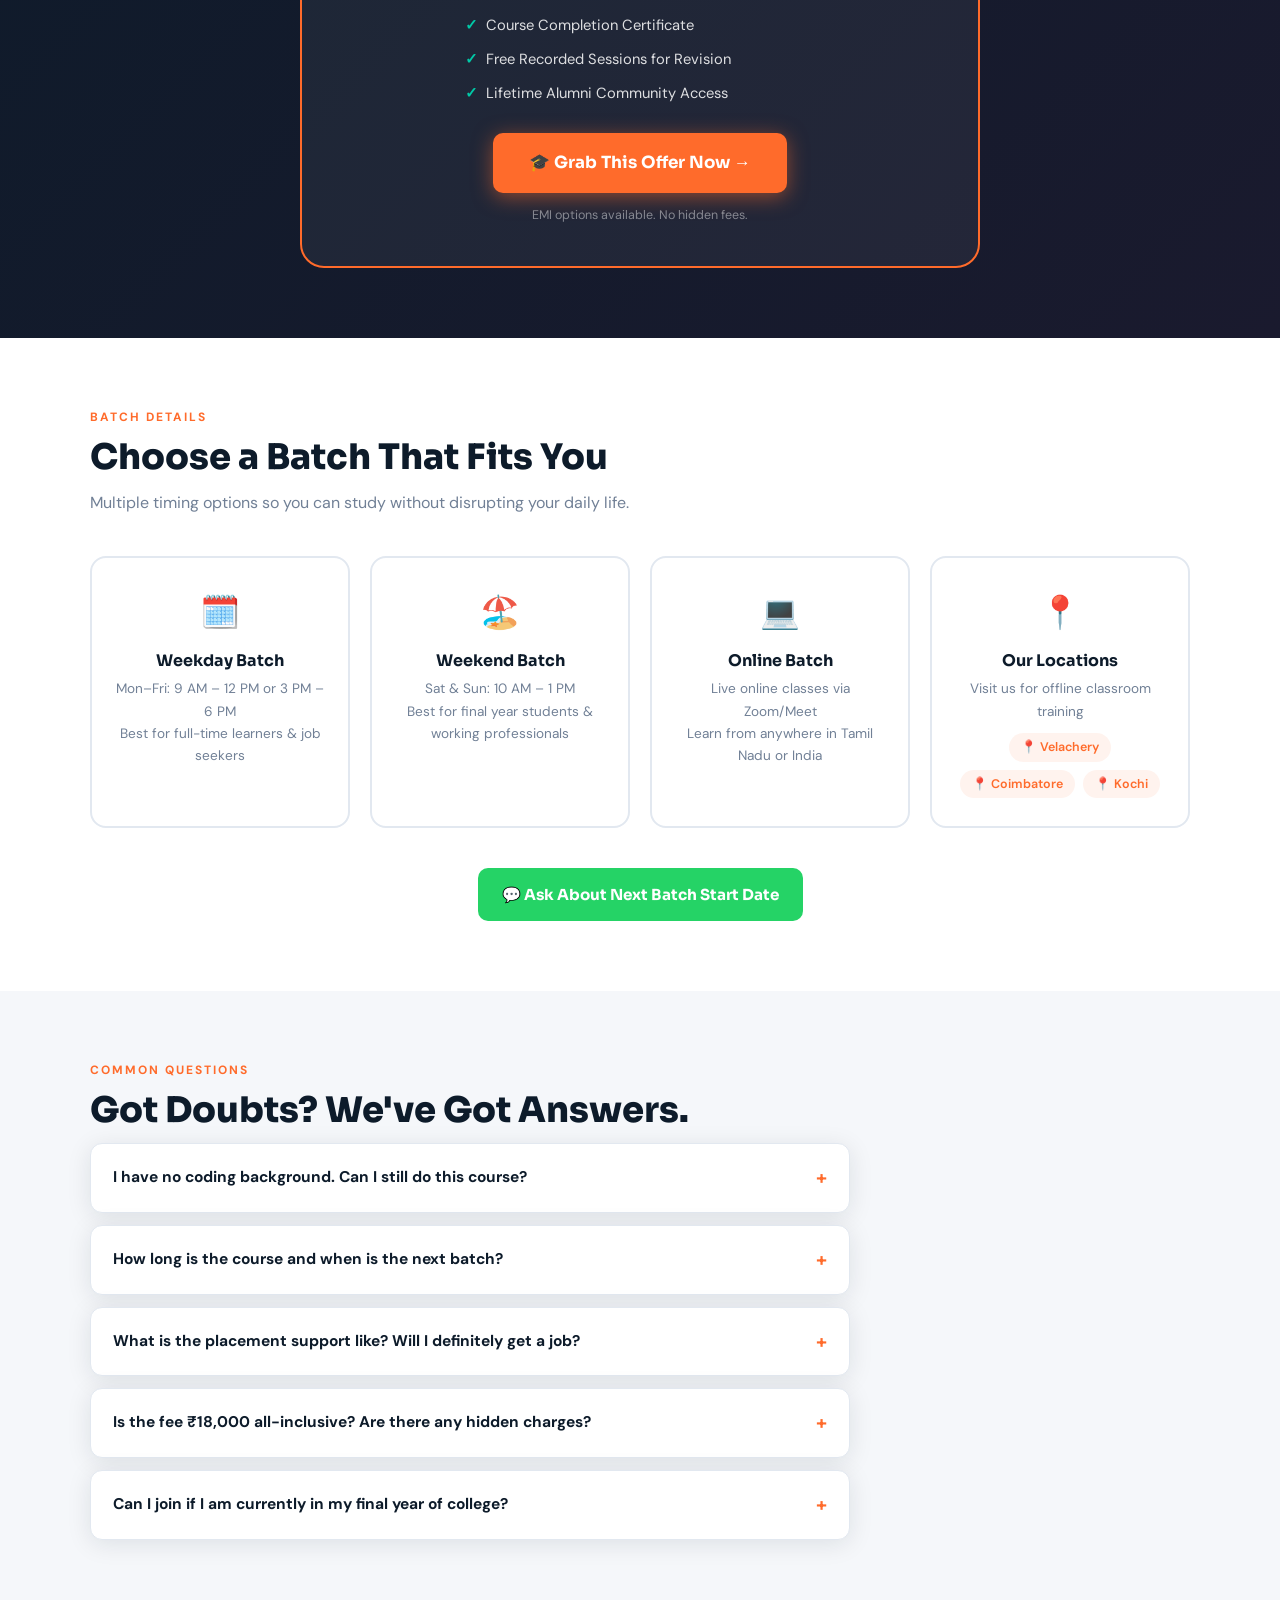
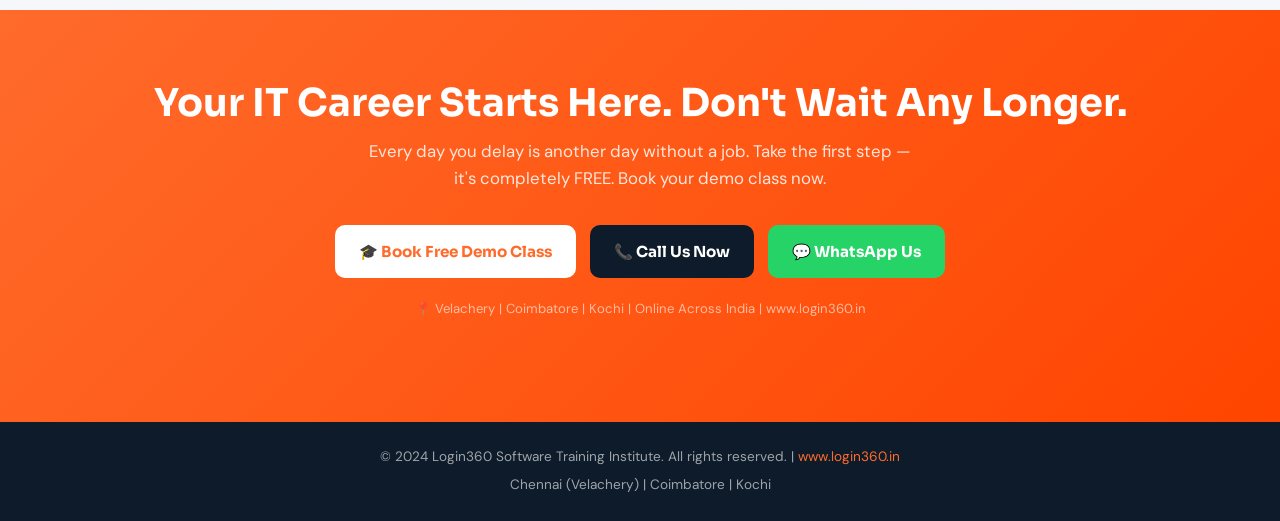
==== commit 9d7f04fa: "meta details changed" ====
--- a/index.html
+++ b/index.html
@@ -11,7 +11,7 @@
 new Date().getTime(),event:'gtm.js'});var f=d.getElementsByTagName(s)[0],
 j=d.createElement(s),dl=l!='dataLayer'?'&l='+l:'';j.async=true;j.src=
 'https://www.googletagmanager.com/gtm.js?id='+i+dl;f.parentNode.insertBefore(j,f);
-})(window,document,'script','dataLayer','GTM-M7QB9VRW');</script>
+})(window,document,'script','dataLayer','GTM-KDF75342');</script>
 <!-- End Google Tag Manager -->
 
 <style>
@@ -1373,8 +1373,8 @@
   })();
 </script>
 <!-- Google Tag Manager (noscript) -->
-<noscript><iframe src="https://www.googletagmanager.com/ns.html?id=GTM-M7QB9VRW"
+<noscript><iframe src="https://www.googletagmanager.com/ns.html?id=GTM-KDF75342"
 height="0" width="0" style="display:none;visibility:hidden"></iframe></noscript>
-<!-- End Google Tag Manager (noscript) --
+<!-- End Google Tag Manager (noscript) -->
 </body>
 </html>
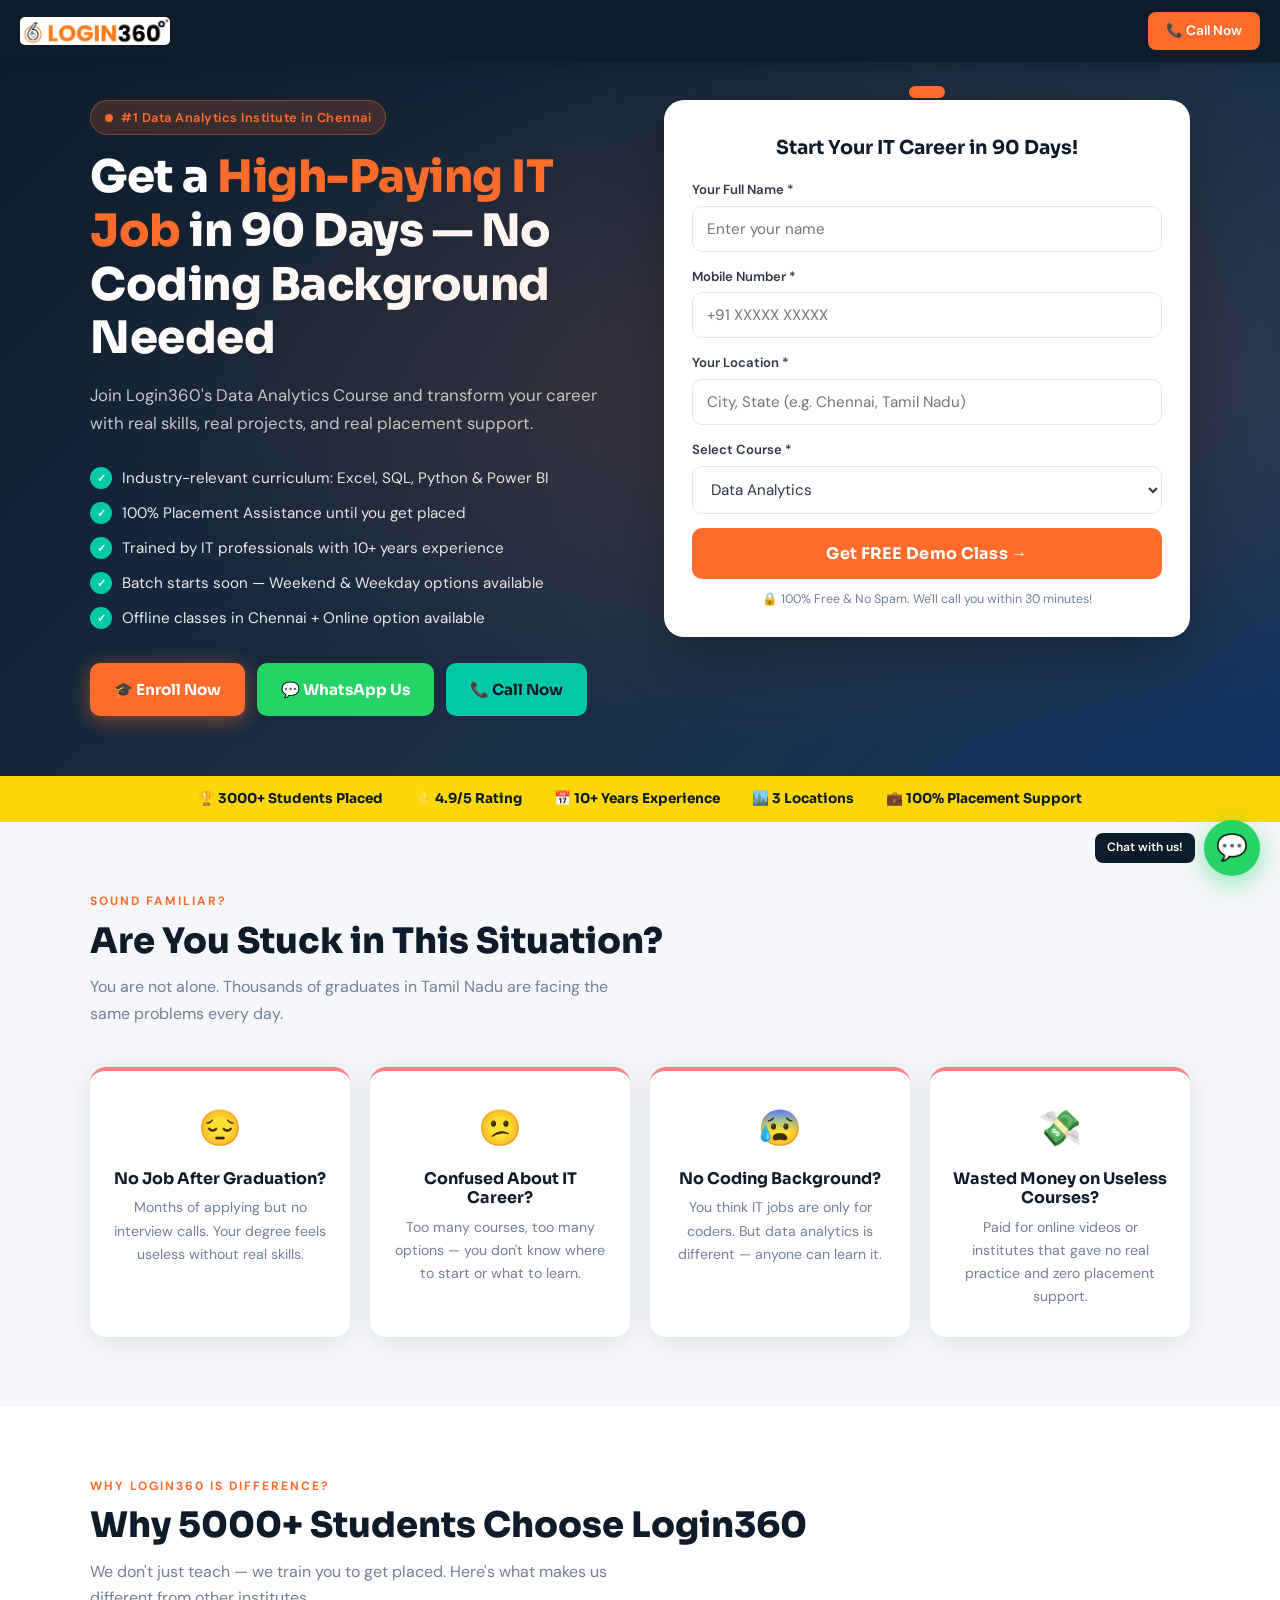
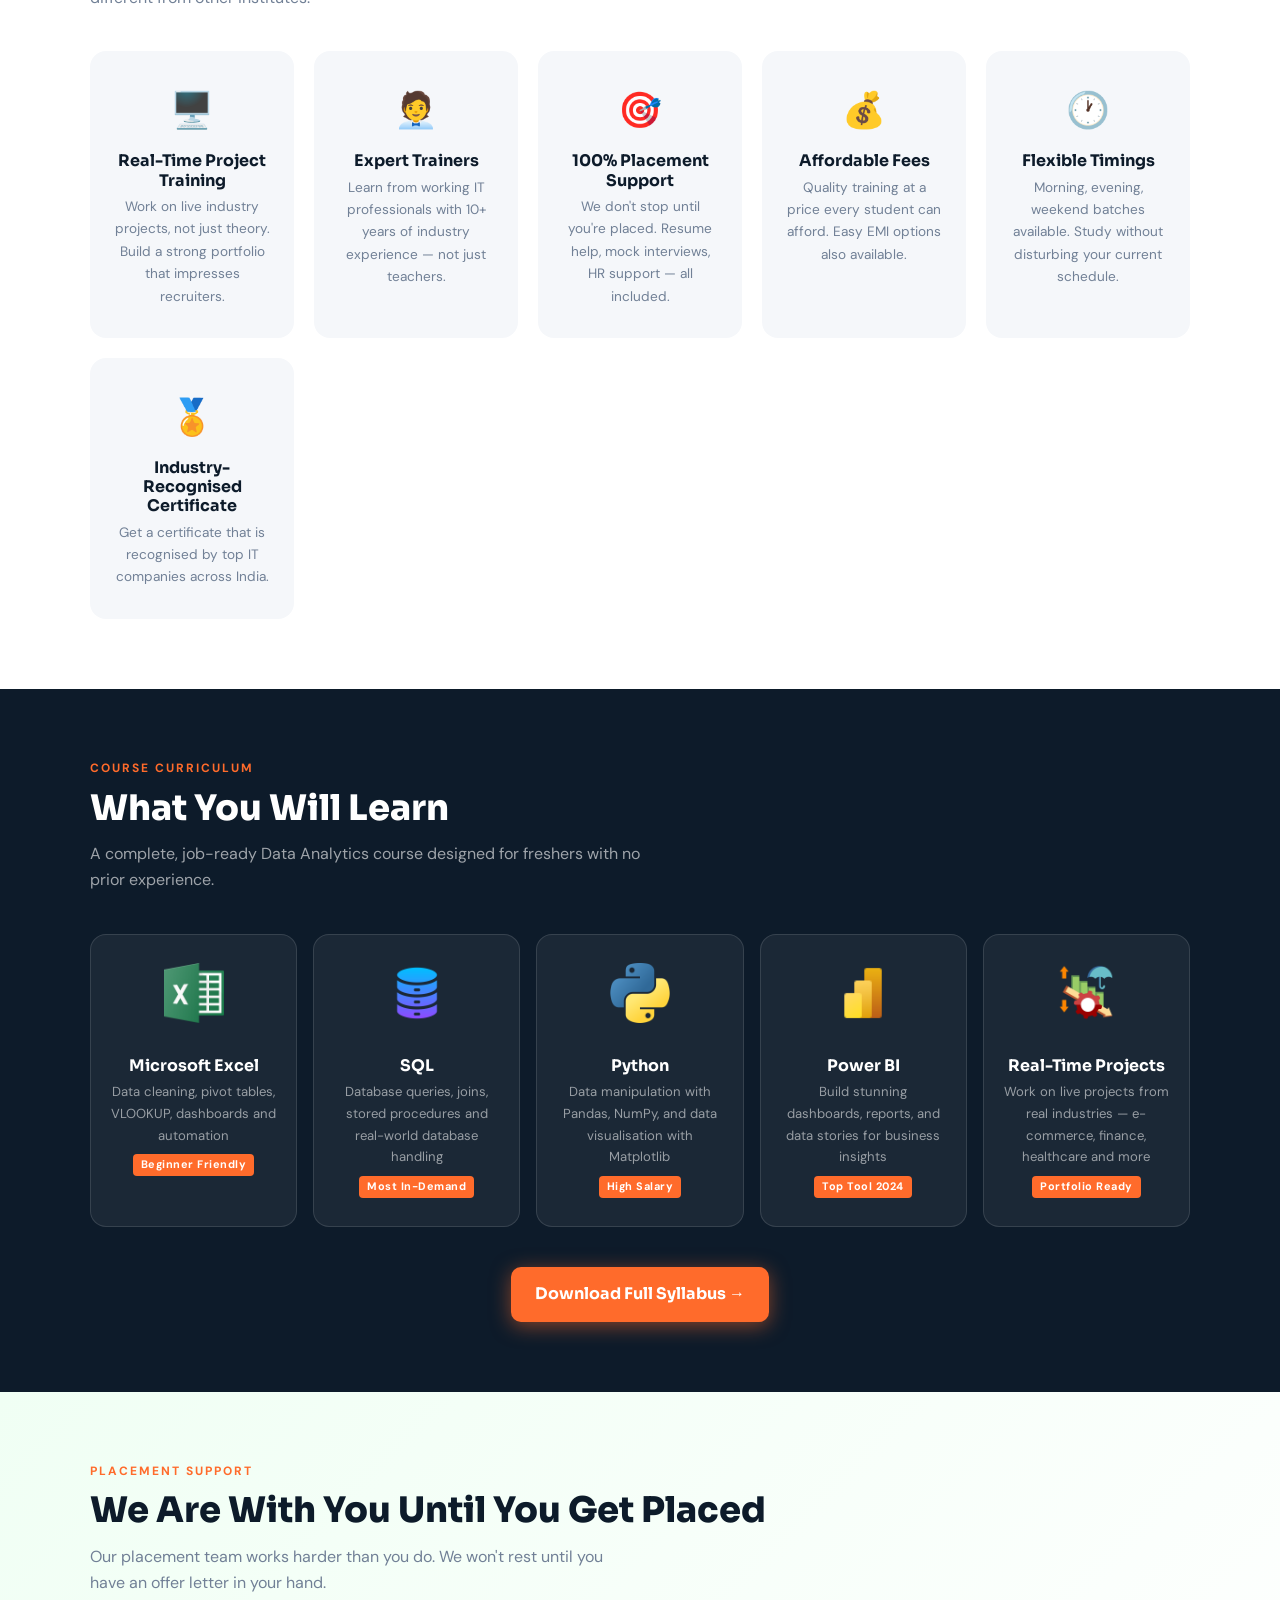
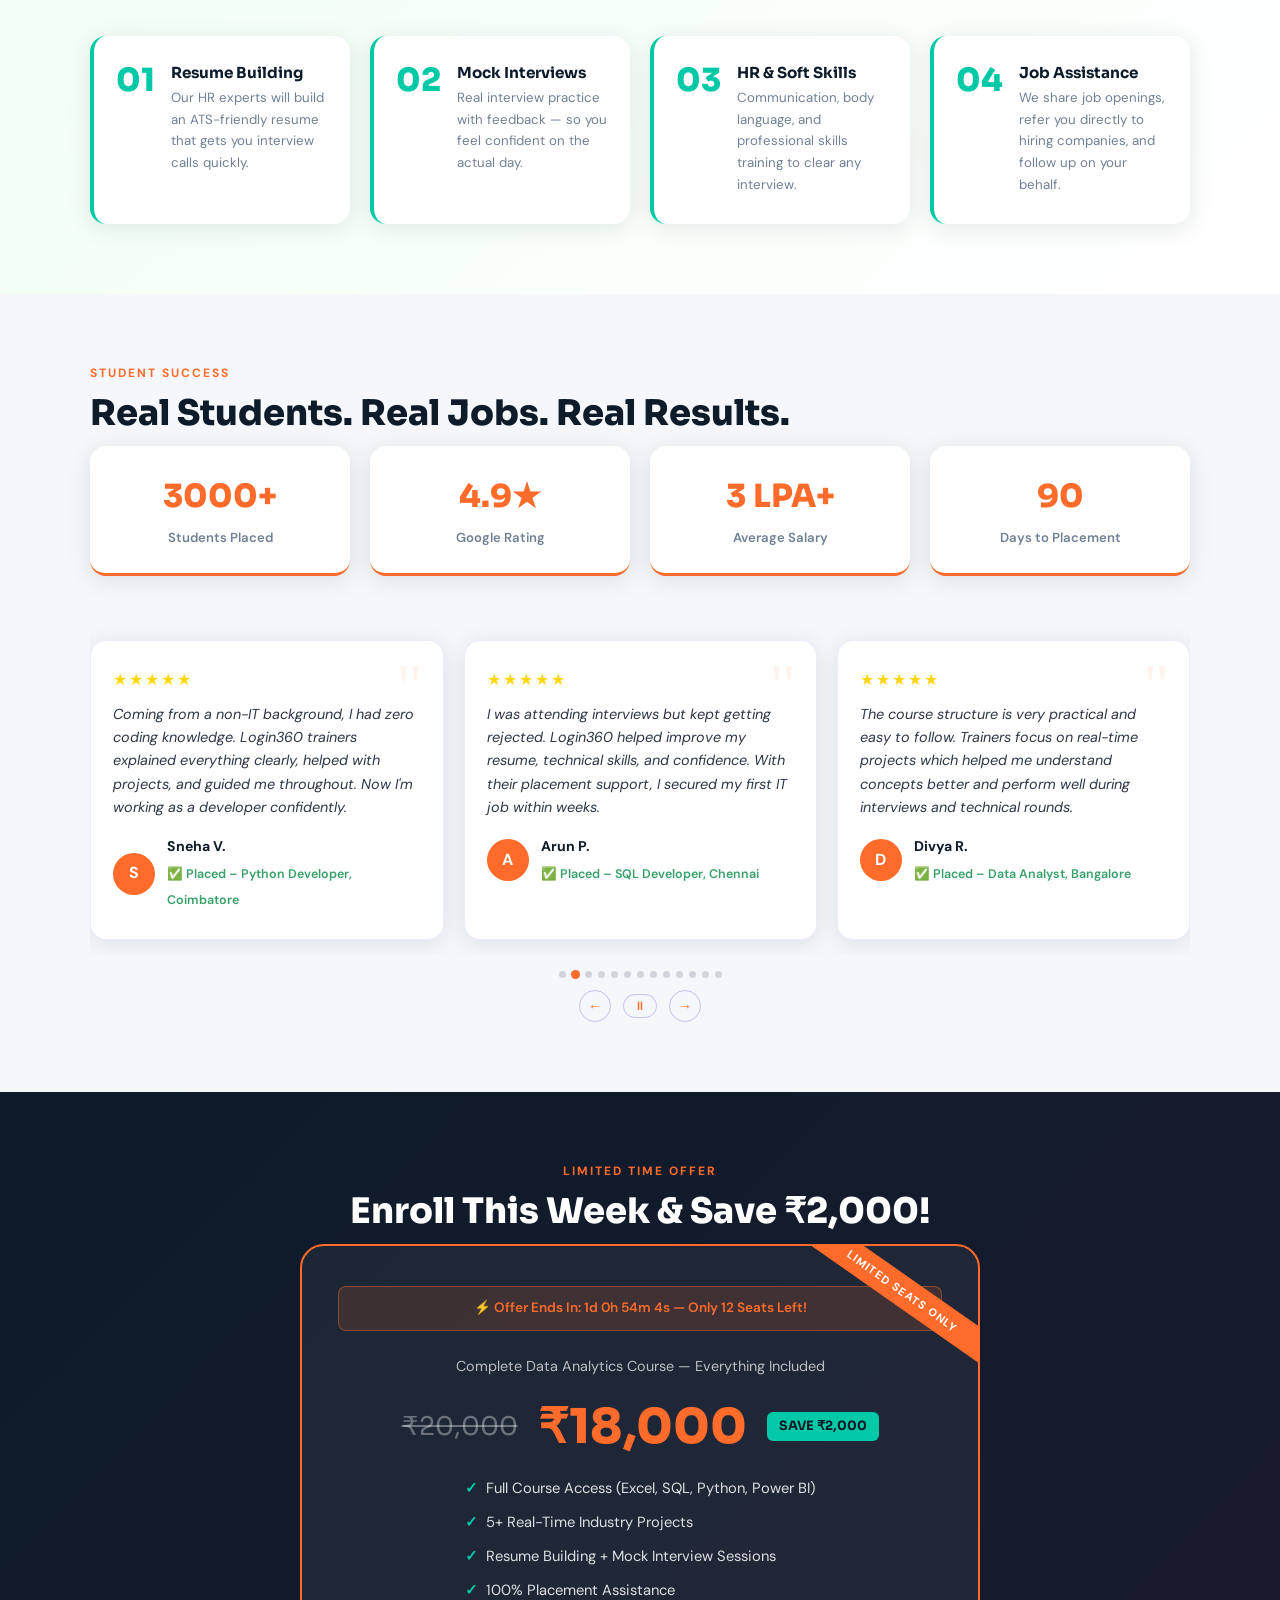
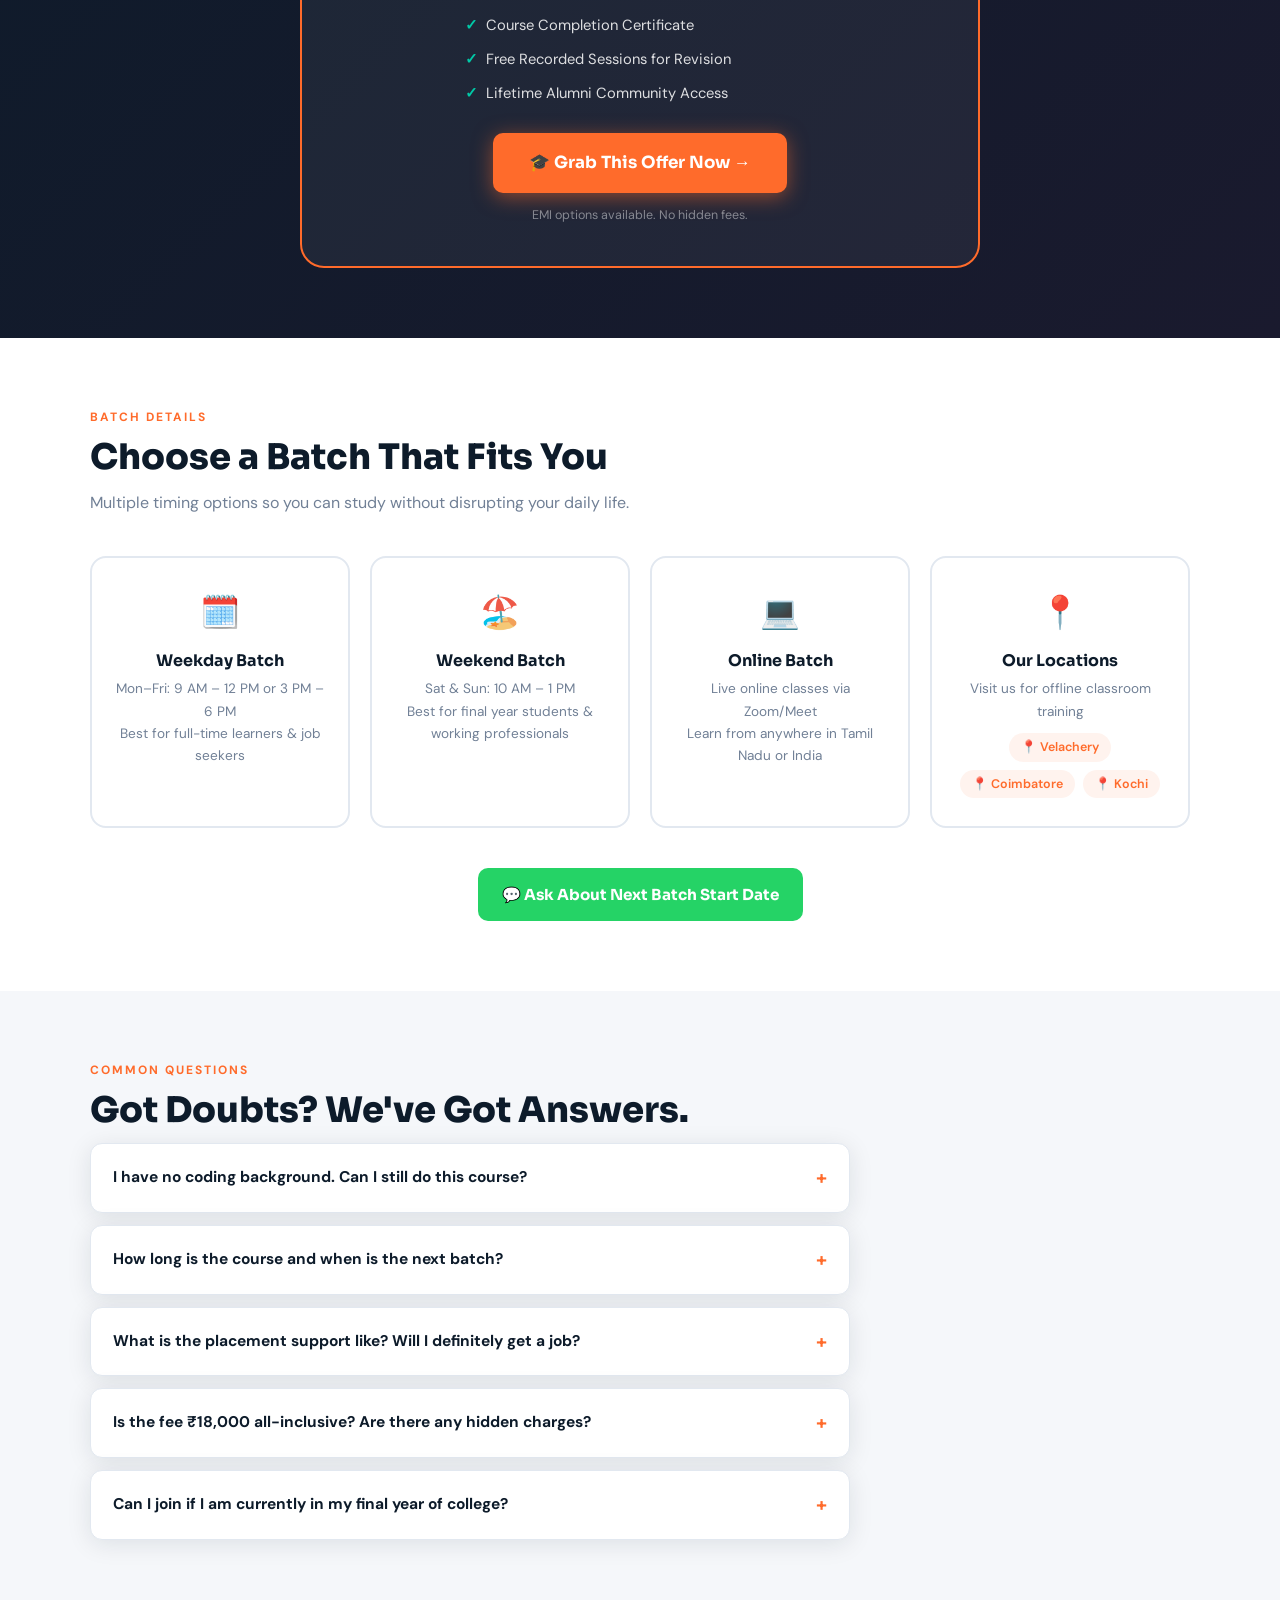
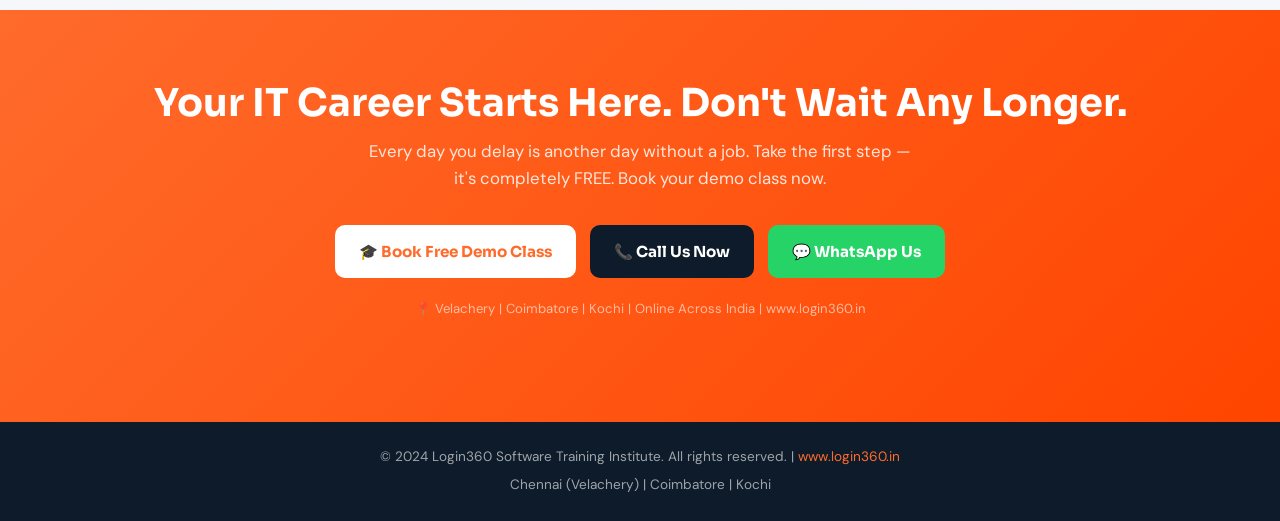
==== commit 200451fd: "meta details changed" ====
--- a/index.html
+++ b/index.html
@@ -1,577 +1,579 @@
 <!DOCTYPE html>
 <html lang="en">
 <head>
-<meta charset="UTF-8">
-<meta name="viewport" content="width=device-width, initial-scale=1.0">
-<title>Login360 – Data Analytics Course in Chennai | Get Placed in 90 Days</title>
-<link href="https://fonts.googleapis.com/css2?family=Sora:wght@400;600;700;800&family=DM+Sans:wght@400;500;600&display=swap" rel="stylesheet">
-
-<!-- Google Tag Manager -->
-<script>(function(w,d,s,l,i){w[l]=w[l]||[];w[l].push({'gtm.start':
-new Date().getTime(),event:'gtm.js'});var f=d.getElementsByTagName(s)[0],
-j=d.createElement(s),dl=l!='dataLayer'?'&l='+l:'';j.async=true;j.src=
-'https://www.googletagmanager.com/gtm.js?id='+i+dl;f.parentNode.insertBefore(j,f);
-})(window,document,'script','dataLayer','GTM-KDF75342');</script>
-<!-- End Google Tag Manager -->
-
-<style>
-  :root {
-    --brand: #FF6B2B;
-    --brand-dark: #e85a1a;
-    --brand-light: #fff3ee;
-    --navy: #0D1B2A;
-    --navy2: #1a2e44;
-    --teal: #00C9A7;
-    --yellow: #FFD60A;
-    --light: #F5F7FA;
-    --white: #ffffff;
-    --text: #2D3748;
-    --muted: #718096;
-    --border: #E2E8F0;
-    --success: #38A169;
-    --radius: 16px;
-    --shadow: 0 4px 24px rgba(13,27,42,0.10);
-    --shadow-lg: 0 12px 40px rgba(13,27,42,0.16);
-  }
-  *, *::before, *::after { box-sizing: border-box; margin: 0; padding: 0; }
-  html { scroll-behavior: smooth; }
-  body {
-    font-family: 'DM Sans', sans-serif;
-    color: var(--text);
-    background: var(--white);
-    overflow-x: hidden;
-    line-height: 1.65;
-  }
-  h1,h2,h3,h4 { font-family: 'Sora', sans-serif; line-height: 1.2; }
-  img { max-width: 100%; }
-  a { text-decoration: none; color: inherit; }
-
-  /* STICKY NAV */
-  .nav {
-    position: fixed; top: 0; left: 0; right: 0; z-index: 100;
-    background: var(--navy);
-    padding: 12px 20px;
-    display: flex; align-items: center; justify-content: space-between;
-    box-shadow: 0 2px 16px rgba(0,0,0,0.2);
-  }
-  .nav img{ width: 150px; border-radius: 5px;}
-  .nav-logo { font-family: 'Sora', sans-serif; font-weight: 800; font-size: 1.3rem; color: var(--white);display: flex; }
-  .nav-logo span { color: var(--brand); }
-  .nav-cta {
-    background: var(--brand); color: var(--white);
-    padding: 8px 18px; border-radius: 8px; font-weight: 600; font-size: 0.85rem;
-    transition: background 0.2s;
-  }
-  .nav-cta:hover { background: var(--brand-dark); }
-
-  /* HERO */
-  .hero {
-    background: linear-gradient(135deg, var(--navy) 0%, var(--navy2) 60%, #0f3460 100%);
-    padding: 100px 20px 60px;
-    position: relative; overflow: hidden;
-  }
-  .hero::before {
-    content: '';
-    position: absolute; inset: 0;
-    background: radial-gradient(ellipse at 70% 50%, rgba(255,107,43,0.18) 0%, transparent 65%);
-    pointer-events: none;
-  }
-  .hero-inner { max-width: 1100px; margin: 0 auto; display: grid; grid-template-columns: 1fr 1fr; gap: 48px; align-items: start; }
-  .hero-badge {
-    display: inline-flex; align-items: center; gap: 8px;
-    background: rgba(255,107,43,0.18); color: var(--brand);
-    border: 1px solid rgba(255,107,43,0.4);
-    padding: 6px 14px; border-radius: 50px; font-size: 0.8rem; font-weight: 600;
-    margin-bottom: 16px; letter-spacing: 0.5px;
-  }
-  .badge-dot { width: 8px; height: 8px; border-radius: 50%; background: var(--brand); animation: pulse 1.5s infinite; }
-  @keyframes pulse { 0%,100%{opacity:1;transform:scale(1)} 50%{opacity:0.5;transform:scale(1.3)} }
-  .hero h1 {
-    font-size: clamp(1.8rem, 4vw, 2.8rem); font-weight: 800; color: var(--white);
-    margin-bottom: 16px; letter-spacing: -0.5px;
-  }
-  .hero h1 span { color: var(--brand); }
-  .hero-sub { color: rgba(255,255,255,0.75); font-size: 1.05rem; margin-bottom: 28px; }
-  .hero-bullets { list-style: none; margin-bottom: 32px; display: flex; flex-direction: column; gap: 10px; }
-  .hero-bullets li {
-    display: flex; align-items: center; gap: 10px;
-    color: rgba(255,255,255,0.9); font-size: 0.95rem;
-  }
-  .hero-bullets li::before {
-    content: '✓'; width: 22px; height: 22px; border-radius: 50%;
-    background: var(--teal); color: var(--white);
-    display: flex; align-items: center; justify-content: center;
-    font-size: 0.7rem; font-weight: 700; flex-shrink: 0;
-  }
-  .hero-ctas { display: flex; gap: 12px; flex-wrap: wrap; }
-  .btn { display: inline-flex; align-items: center; gap: 8px; padding: 14px 24px; border-radius: 10px; font-weight: 700; font-size: 0.95rem; border: none; cursor: pointer; transition: all 0.2s; font-family: 'Sora', sans-serif; }
-  .btn-primary { background: var(--brand); color: var(--white); box-shadow: 0 4px 20px rgba(255,107,43,0.5); }
-  .btn-primary:hover { background: var(--brand-dark); transform: translateY(-2px); }
-  .btn-call { background: var(--teal); color: var(--navy); }
-  .btn-call:hover { background: #00b396; transform: translateY(-2px); }
-  .btn-wa { background: #25D366; color: var(--white); }
-  .btn-wa:hover { background: #1eb85a; transform: translateY(-2px); }
-  .btn-outline { background: transparent; color: var(--white); border: 2px solid rgba(255,255,255,0.4); }
-  .btn-outline:hover { border-color: var(--brand); color: var(--brand); }
-
-  /* FORM CARD */
-  .form-card {
-    background: var(--white); border-radius: 20px;
-    padding: 32px 28px; box-shadow: 0 20px 60px rgba(0,0,0,0.3);
-    position: relative;
-  }
-  .form-card::before {
-    content: '🎓 Free Career Counselling';
-    position: absolute; top: -14px; left: 50%; transform: translateX(-50%);
-    background: var(--brand); color: var(--white);
-    padding: 6px 18px; border-radius: 20px; font-size: 0.8rem; font-weight: 700;
-    white-space: nowrap; font-family: 'Sora', sans-serif;
-  }
-  .form-card h3 { font-size: 1.2rem; text-align: center; margin-bottom: 20px; color: var(--navy); }
-  .form-group { margin-bottom: 14px; }
-  .form-group label { display: block; font-size: 0.82rem; font-weight: 600; color: var(--text); margin-bottom: 5px; }
-  .form-group input, .form-group select {
-    width: 100%; padding: 12px 14px; border: 1.5px solid var(--border);
-    border-radius: 10px; font-size: 0.95rem; font-family: 'DM Sans', sans-serif;
-    outline: none; transition: border 0.2s; color: var(--text); background: var(--white);
-  }
-  .form-group input:focus, .form-group select:focus { border-color: var(--brand); }
-  .form-submit {
-    width: 100%; padding: 15px; background: var(--brand); color: var(--white);
-    border: none; border-radius: 10px; font-size: 1rem; font-weight: 700;
-    cursor: pointer; font-family: 'Sora', sans-serif; transition: all 0.2s;
-    margin-top: 6px; letter-spacing: 0.3px;
-  }
-  .form-submit:hover { background: var(--brand-dark); transform: translateY(-1px); }
-  .form-note { text-align: center; font-size: 0.78rem; color: var(--muted); margin-top: 10px; }
+  <meta charset="UTF-8">
+  <meta name="viewport" content="width=device-width, initial-scale=1.0">
+  <title>Login360 – Data Analytics Course in Chennai | Get Placed in 90 Days</title>
+  <link href="https://fonts.googleapis.com/css2?family=Sora:wght@400;600;700;800&family=DM+Sans:wght@400;500;600&display=swap" rel="stylesheet">
+
+  <!-- Google Tag Manager -->
+  <!-- <script>(function(w,d,s,l,i){w[l]=w[l]||[];w[l].push({'gtm.start':
+  new Date().getTime(),event:'gtm.js'});var f=d.getElementsByTagName(s)[0],
+  j=d.createElement(s),dl=l!='dataLayer'?'&l='+l:'';j.async=true;j.src=
+  'https://www.googletagmanager.com/gtm.js?id='+i+dl;f.parentNode.insertBefore(j,f);
+  })(window,document,'script','dataLayer','GTM-KDF75342');</script> -->
+  <!-- End Google Tag Manager -->
   
-  /* ─── FORM CARD ─────────────────────────────────────────── */
-  .form-card {
-    background: var(--white);
-    border-radius: 20px;
-    padding: 36px 28px 28px;
-    box-shadow: 0 20px 60px rgba(0,0,0,0.30);
-    position: relative;
-  }
-  .form-card::before {
-    content: attr(data-badge);
-    position: absolute;
-    top: -14px;
-    left: 50%;
-    transform: translateX(-50%);
-    background: var(--brand);
-    color: var(--white);
-    padding: 6px 18px;
-    border-radius: 20px;
-    font-size: 0.8rem;
-    font-weight: 700;
-    white-space: nowrap;
-    font-family: 'Sora', sans-serif;
-  }
-
-  /* Close button */
-  .popup-close {
-    position: absolute;
-    top: 14px;
-    right: 16px;
-    width: 30px;
-    height: 30px;
-    border: none;
-    background: var(--light);
-    border-radius: 50%;
-    font-size: 1rem;
-    line-height: 30px;
-    text-align: center;
-    cursor: pointer;
-    color: var(--muted);
-    transition: background 0.15s, color 0.15s;
-    font-family: 'DM Sans', sans-serif;
-  }
-  .popup-close:hover { background: var(--border); color: var(--navy); }
-
-  /* ─── SUBMIT BUTTON ─────────────────────────────────────── */
-  .form-submit {
-    width: 100%;
-    padding: 15px;
-    background: var(--brand);
-    color: var(--white);
-    border: none;
-    border-radius: 10px;
-    font-size: 1rem;
-    font-weight: 700;
-    cursor: pointer;
-    font-family: 'Sora', sans-serif;
-    transition: all 0.2s;
-    margin-top: 6px;
-    letter-spacing: 0.3px;
-    display: flex;
-    align-items: center;
-    justify-content: center;
-    gap: 8px;
-  }
-  .form-submit:hover:not(:disabled) {
-    background: var(--brand-dark);
-    transform: translateY(-1px);
-  }
-  .form-submit:disabled {
-    opacity: 0.7;
-    cursor: not-allowed;
-  }
-  .form-submit .spinner {
-    width: 16px; height: 16px;
-    border: 2px solid rgba(255,255,255,0.4);
-    border-top-color: #fff;
-    border-radius: 50%;
-    animation: spin 0.7s linear infinite;
-    display: none;
-  }
-  .form-submit.loading .spinner { display: block; }
-  .form-submit.loading .btn-text { opacity: 0.8; }
-  @keyframes spin { to { transform: rotate(360deg); } }
-
-  /* TRUST STRIP */
-  .trust-strip {
-    background: var(--yellow); padding: 12px 20px;
-    display: flex; justify-content: center; align-items: center; gap: 32px; flex-wrap: wrap;
-  }
-  .trust-item { display: flex; align-items: center; gap: 6px; font-weight: 700; font-size: 0.85rem; color: var(--navy); font-family: 'Sora', sans-serif; }
-
-  /* SECTION COMMON */
-  section { padding: 70px 20px; }
-  .container { max-width: 1100px; margin: 0 auto; }
-  .section-label {
-    font-size: 0.75rem; letter-spacing: 2px; font-weight: 700; color: var(--brand);
-    text-transform: uppercase; margin-bottom: 8px;
-  }
-  .section-title { font-size: clamp(1.5rem, 3vw, 2.2rem); font-weight: 800; color: var(--navy); margin-bottom: 12px; }
-  .section-sub { color: var(--muted); font-size: 1rem; max-width: 550px; margin-bottom: 40px; }
-
-  /* PROBLEM SECTION */
-  .problem { background: var(--light); }
-  .problem-grid { display: grid; grid-template-columns: repeat(auto-fit, minmax(220px, 1fr)); gap: 20px; }
-  .problem-card {
-    background: var(--white); border-radius: var(--radius);
-    padding: 28px 22px; box-shadow: var(--shadow);
-    border-top: 4px solid #FC8181; text-align: center;
-    transition: transform 0.2s;
-  }
-  .problem-card:hover { transform: translateY(-4px); }
-  .problem-icon { font-size: 2.2rem; margin-bottom: 12px; }
-  .problem-card h4 { font-size: 1rem; font-weight: 700; color: var(--navy); margin-bottom: 8px; }
-  .problem-card p { font-size: 0.88rem; color: var(--muted); }
-
-  /* WHY LOGIN360 */
-  .why { background: var(--white); }
-  .why-grid { display: grid; grid-template-columns: repeat(auto-fit, minmax(200px, 1fr)); gap: 20px; }
-  .why-card {
-    background: var(--light); border-radius: var(--radius); padding: 28px 22px;
-    text-align: center; border: 2px solid transparent; transition: all 0.2s;
-  }
-  .why-card:hover { border-color: var(--brand); background: var(--brand-light); }
-  .why-icon { font-size: 2.2rem; margin-bottom: 12px; }
-  .why-card h4 { font-size: 1rem; font-weight: 700; color: var(--navy); margin-bottom: 6px; }
-  .why-card p { font-size: 0.85rem; color: var(--muted); }
-
-  /* MODULES */
-  .modules { background: var(--navy); }
-  .modules .section-title { color: var(--white); }
-  .modules .section-sub { color: rgba(255,255,255,0.6); }
-  .modules .section-label { color: var(--brand); }
-  .modules-grid { display: grid; grid-template-columns: repeat(auto-fit, minmax(180px, 1fr)); gap: 16px; }
-  .module-card {
-    background: rgba(255,255,255,0.06); border: 1px solid rgba(255,255,255,0.12);
-    border-radius: var(--radius); padding: 28px 20px; text-align: center;
-    transition: all 0.2s; cursor: default;
-  }
-  .module-card:hover { background: rgba(255,107,43,0.15); border-color: var(--brand); transform: translateY(-4px); }
-  .module-icon { font-size: 2.4rem; margin-bottom: 14px; }
-  .module-icon img{width: 60px;}
-  .module-card h4 { font-size: 1rem; font-weight: 700; color: var(--white); margin-bottom: 6px; }
-  .module-card p { font-size: 0.82rem; color: rgba(255,255,255,0.55); }
-  .module-tag {
-    display: inline-block; background: var(--brand); color: var(--white);
-    font-size: 0.68rem; font-weight: 700; padding: 2px 8px; border-radius: 4px;
-    margin-top: 8px; letter-spacing: 0.5px;
-  }
-
-  /* PLACEMENT */
-  .placement { background: linear-gradient(135deg, #f0fff4 0%, #fff 100%); }
-  .placement-grid { display: grid; grid-template-columns: repeat(auto-fit, minmax(220px, 1fr)); gap: 20px; }
-  .placement-card {
-    background: var(--white); border-radius: var(--radius); padding: 28px 22px;
-    box-shadow: var(--shadow); display: flex; gap: 16px; align-items: flex-start;
-    border-left: 4px solid var(--teal);
-  }
-  .placement-num { font-size: 2rem; font-weight: 800; color: var(--teal); font-family: 'Sora', sans-serif; flex-shrink: 0; line-height: 1; }
-  .placement-card h4 { font-size: 0.95rem; font-weight: 700; color: var(--navy); margin-bottom: 4px; }
-  .placement-card p { font-size: 0.83rem; color: var(--muted); }
-
-  /* SOCIAL PROOF */
-  .proof { background: var(--light); }
-  .stats-row { display: flex; gap: 20px; flex-wrap: wrap; margin-bottom: 48px; }
-  .stat-box {
-    flex: 1; min-width: 140px; background: var(--white); border-radius: var(--radius);
-    padding: 24px 20px; text-align: center; box-shadow: var(--shadow);
-    border-bottom: 3px solid var(--brand);
-  }
-  .stat-num { font-size: 2rem; font-weight: 800; color: var(--brand); font-family: 'Sora', sans-serif; }
-  .stat-label { font-size: 0.82rem; color: var(--muted); font-weight: 600; margin-top: 4px; }
-  .carousel-outer { overflow: hidden; width: 100%; padding: 1rem 0; position: relative; }
- 
-  .testimonials {
-    display: flex;
-    gap: 20px;
-    transition: transform 0.6s cubic-bezier(0.4,0,0.2,1);
-    will-change: transform;
-  }
-  .testimonial {
-    background: var(--white);
-    border-radius: var(--radius);
-    padding: 26px 22px;
-    box-shadow: var(--shadow);
-    position: relative;
-    min-width: 280px;
-    flex: 0 0 280px;
-    box-sizing: border-box;
-    border: 0.5px solid rgba(79,70,229,0.1);
-  }
-  .testimonial::before {
-    content: '"';
-    position: absolute;
-    top: 14px;
-    right: 20px;
-    font-size: 4rem;
-    color: var(--brand-light);
-    font-family: serif;
-    line-height: 1;
-  }
-  .stars { color: var(--yellow); font-size: 1rem; margin-bottom: 10px; letter-spacing: 2px; }
-  .testimonial p { font-size: 0.9rem; color: var(--text); margin-bottom: 16px; font-style: italic; line-height: 1.6; }
-  .testimonial-author { display: flex; align-items: center; gap: 12px; }
-  .avatar {
-    width: 42px; height: 42px; border-radius: 50%;
-    background: var(--brand); color: var(--white);
-    display: flex; align-items: center; justify-content: center;
-    font-weight: 700; font-size: 1rem; flex-shrink: 0;
-  }
-  .author-info h5 { font-size: 0.88rem; font-weight: 700; color: var(--navy); margin: 0 0 2px; }
-  .author-info span { font-size: 0.78rem; color: var(--success); font-weight: 600; }
-  .carousel-dots { display: flex; justify-content: center; gap: 6px; margin-top: 16px; }
-  .dot {
-    width: 7px; height: 7px; border-radius: 50%;
-    background: #D1D5DB; cursor: pointer; transition: background 0.3s, transform 0.3s;
-  }
-  .dot.active { background: var(--brand); transform: scale(1.3); }
-  .carousel-controls { display: flex; justify-content: center; align-items: center; gap: 12px; margin-top: 12px; }
-  .ctrl-btn {
-    width: 32px; height: 32px; border-radius: 50%;
-    border: 1.5px solid rgba(79,70,229,0.3);
-    background: transparent; cursor: pointer;
-    display: flex; align-items: center; justify-content: center;
-    font-size: 14px; color: var(--brand); transition: background 0.2s;
-  }
-  .ctrl-btn:hover { background: var(--brand-light); }
-  .play-pause {
-    font-size: 12px; color: var(--brand);
-    background: none; border: none; cursor: pointer;
-    padding: 4px 10px; border-radius: 20px;
-    border: 1.5px solid rgba(79,70,229,0.3);
-    transition: background 0.2s;
-  }
-  .play-pause:hover { background: var(--brand-light); }
-
-  /* OFFER */
-  .offer { background: linear-gradient(135deg, var(--navy) 0%, #1a1a2e 100%); }
-  .offer .section-title { color: var(--white); }
-  .offer-box {
-    background: rgba(255,255,255,0.05); border: 2px solid var(--brand);
-    border-radius: 24px; padding: 40px 36px; max-width: 680px; margin: 0 auto; text-align: center;
-    position: relative; overflow: hidden;
-  }
-  .offer-box::before {
-    content: 'LIMITED SEATS ONLY';
-    position: absolute; top: 30px; right: -30px;
-    background: var(--brand); color: var(--white);
-    padding: 6px 40px; font-size: 0.7rem; font-weight: 700; letter-spacing: 1px;
-    transform: rotate(35deg);
-  }
-  .price-row { display: flex; align-items: center; justify-content: center; gap: 20px; margin: 24px 0; flex-wrap: wrap; }
-  .price-old { font-size: 1.6rem; text-decoration: line-through; color: rgba(255,255,255,0.35); font-family: 'Sora', sans-serif; }
-  .price-new { font-size: 3rem; font-weight: 800; color: var(--brand); font-family: 'Sora', sans-serif; line-height: 1; }
-  .price-save { background: var(--teal); color: var(--navy); padding: 4px 12px; border-radius: 6px; font-size: 0.8rem; font-weight: 700; font-family: 'Sora', sans-serif; }
-  .offer-features { list-style: none; margin: 0 0 28px; text-align: left; display: inline-flex; flex-direction: column; gap: 10px; }
-  .offer-features li { color: rgba(255,255,255,0.85); font-size: 0.92rem; display: flex; align-items: center; gap: 8px; }
-  .offer-features li::before { content: '✓'; color: var(--teal); font-weight: 700; }
-  .urgency-bar {
-    background: rgba(255,107,43,0.15); border: 1px solid rgba(255,107,43,0.4);
-    border-radius: 8px; padding: 10px 16px; margin-bottom: 24px; color: var(--brand);
-    font-size: 0.85rem; font-weight: 600;
-  }
-
-  /* BATCH */
-  .batch { background: var(--white); }
-  .batch-grid { display: grid; grid-template-columns: repeat(auto-fit, minmax(240px, 1fr)); gap: 20px; }
-  .batch-card {
-    border: 2px solid var(--border); border-radius: var(--radius); padding: 28px 22px;
-    transition: all 0.2s; text-align: center;
-  }
-  .batch-card:hover { border-color: var(--brand); box-shadow: var(--shadow); }
-  .batch-icon { font-size: 2rem; margin-bottom: 12px; }
-  .batch-card h4 { font-size: 1rem; font-weight: 700; color: var(--navy); margin-bottom: 8px; }
-  .batch-card p { font-size: 0.85rem; color: var(--muted); }
-  .location-pills { display: flex; gap: 8px; flex-wrap: wrap; justify-content: center; margin-top: 10px; }
-  .pill {
-    background: var(--brand-light); color: var(--brand);
-    padding: 4px 12px; border-radius: 20px; font-size: 0.78rem; font-weight: 600;
-  }
-
-  /* FAQ */
-  .faq { background: var(--light); }
-  .faq-list { max-width: 760px; display: flex; flex-direction: column; gap: 12px; }
-  .faq-item {
-    background: var(--white); border-radius: 12px; overflow: hidden;
-    box-shadow: var(--shadow); border: 1.5px solid var(--border);
-  }
-  .faq-q {
-    padding: 18px 22px; font-weight: 700; cursor: pointer; display: flex; justify-content: space-between; align-items: center;
-    color: var(--navy); font-size: 0.97rem; user-select: none;
-  }
-  .faq-q:hover { color: var(--brand); }
-  .faq-q span { font-size: 1.2rem; color: var(--brand); transition: transform 0.3s; }
-  .faq-a { padding: 0 22px 18px; font-size: 0.9rem; color: var(--muted); display: none; }
-  .faq-item.open .faq-a { display: block; }
-  .faq-item.open .faq-q span { transform: rotate(45deg); }
-
-  /* FINAL CTA */
-  .final-cta { background: linear-gradient(135deg, var(--brand) 0%, #ff4500 100%); text-align: center; }
-  .final-cta h2 { color: var(--white); font-size: clamp(1.6rem, 3vw, 2.4rem); margin-bottom: 12px; }
-  .final-cta p { color: rgba(255,255,255,0.85); font-size: 1.05rem; margin-bottom: 32px; max-width: 560px; margin-left: auto; margin-right: auto; }
-  .cta-group { display: flex; gap: 14px; justify-content: center; flex-wrap: wrap; }
-  .btn-white { background: var(--white); color: var(--brand); font-weight: 700; }
-  .btn-white:hover { background: rgba(255,255,255,0.9); transform: translateY(-2px); }
-  .btn-dark { background: var(--navy); color: var(--white); }
-  .btn-dark:hover { background: #0a1520; transform: translateY(-2px); }
-
-  /* ─── DEMO PAGE BUTTONS ─────────────────────────────────── */
-  .demo-page {
-    min-height: 100vh;
-    display: flex;
-    flex-direction: column;
-    align-items: center;
-    justify-content: center;
-    gap: 16px;
-    padding: 40px 20px;
-  }
-  .demo-page h2 {
-    font-size: 1.4rem;
-    color: var(--navy);
-    margin-bottom: 8px;
-  }
-  .demo-page p {
-    font-size: 0.9rem;
-    color: var(--muted);
-    margin-bottom: 24px;
-  }
-  .trigger-btn {
-    padding: 14px 28px;
-    border: none;
-    border-radius: 10px;
-    font-family: 'Sora', sans-serif;
-    font-weight: 700;
-    font-size: 0.95rem;
-    cursor: pointer;
-    transition: all 0.2s;
-    letter-spacing: 0.3px;
-  }
-  .trigger-btn.orange { background: var(--brand); color: var(--white); }
-  .trigger-btn.orange:hover { background: var(--brand-dark); transform: translateY(-1px); }
-  .trigger-btn.navy { background: var(--navy); color: var(--white); }
-  .trigger-btn.navy:hover { background: var(--navy2); transform: translateY(-1px); }
-  .trigger-btn.teal { background: var(--teal); color: var(--white); }
-  .trigger-btn.teal:hover { opacity: 0.88; transform: translateY(-1px); }
-
-  /* ─── OVERLAY / BACKDROP ────────────────────────────────── */
-  #popup-overlay {
-    position: fixed;
-    inset: 0;
-    z-index: 9000;
-    display: flex;
-    align-items: center;
-    justify-content: center;
-    padding: 20px;
-
-    /* Blurry semi-transparent backdrop */
-    background: rgba(13, 27, 42, 0.55);
-    backdrop-filter: blur(6px);
-    -webkit-backdrop-filter: blur(6px);
-
-    opacity: 0;
-    pointer-events: none;
-    transition: opacity 0.25s ease;
-  }
-  #popup-overlay.active {
-    opacity: 1;
-    pointer-events: all;
-  }
-
-  /* ─── POPUP WRAPPER ─────────────────────────────────────── */
-  .popup-wrapper {
-    width: 100%;
-    max-width: 420px;
-    transform: translateY(24px) scale(0.97);
-    transition: transform 0.28s cubic-bezier(0.34, 1.56, 0.64, 1);
-  }
-  #popup-overlay.active .popup-wrapper {
-    transform: translateY(0) scale(1);
-  }
+  <script src="./js/gtm-loader.js"></script> 
+
+  <style>
+    :root {
+      --brand: #FF6B2B;
+      --brand-dark: #e85a1a;
+      --brand-light: #fff3ee;
+      --navy: #0D1B2A;
+      --navy2: #1a2e44;
+      --teal: #00C9A7;
+      --yellow: #FFD60A;
+      --light: #F5F7FA;
+      --white: #ffffff;
+      --text: #2D3748;
+      --muted: #718096;
+      --border: #E2E8F0;
+      --success: #38A169;
+      --radius: 16px;
+      --shadow: 0 4px 24px rgba(13,27,42,0.10);
+      --shadow-lg: 0 12px 40px rgba(13,27,42,0.16);
+    }
+    *, *::before, *::after { box-sizing: border-box; margin: 0; padding: 0; }
+    html { scroll-behavior: smooth; }
+    body {
+      font-family: 'DM Sans', sans-serif;
+      color: var(--text);
+      background: var(--white);
+      overflow-x: hidden;
+      line-height: 1.65;
+    }
+    h1,h2,h3,h4 { font-family: 'Sora', sans-serif; line-height: 1.2; }
+    img { max-width: 100%; }
+    a { text-decoration: none; color: inherit; }
+
+    /* STICKY NAV */
+    .nav {
+      position: fixed; top: 0; left: 0; right: 0; z-index: 100;
+      background: var(--navy);
+      padding: 12px 20px;
+      display: flex; align-items: center; justify-content: space-between;
+      box-shadow: 0 2px 16px rgba(0,0,0,0.2);
+    }
+    .nav img{ width: 150px; border-radius: 5px;}
+    .nav-logo { font-family: 'Sora', sans-serif; font-weight: 800; font-size: 1.3rem; color: var(--white);display: flex; }
+    .nav-logo span { color: var(--brand); }
+    .nav-cta {
+      background: var(--brand); color: var(--white);
+      padding: 8px 18px; border-radius: 8px; font-weight: 600; font-size: 0.85rem;
+      transition: background 0.2s;
+    }
+    .nav-cta:hover { background: var(--brand-dark); }
+
+    /* HERO */
+    .hero {
+      background: linear-gradient(135deg, var(--navy) 0%, var(--navy2) 60%, #0f3460 100%);
+      padding: 100px 20px 60px;
+      position: relative; overflow: hidden;
+    }
+    .hero::before {
+      content: '';
+      position: absolute; inset: 0;
+      background: radial-gradient(ellipse at 70% 50%, rgba(255,107,43,0.18) 0%, transparent 65%);
+      pointer-events: none;
+    }
+    .hero-inner { max-width: 1100px; margin: 0 auto; display: grid; grid-template-columns: 1fr 1fr; gap: 48px; align-items: start; }
+    .hero-badge {
+      display: inline-flex; align-items: center; gap: 8px;
+      background: rgba(255,107,43,0.18); color: var(--brand);
+      border: 1px solid rgba(255,107,43,0.4);
+      padding: 6px 14px; border-radius: 50px; font-size: 0.8rem; font-weight: 600;
+      margin-bottom: 16px; letter-spacing: 0.5px;
+    }
+    .badge-dot { width: 8px; height: 8px; border-radius: 50%; background: var(--brand); animation: pulse 1.5s infinite; }
+    @keyframes pulse { 0%,100%{opacity:1;transform:scale(1)} 50%{opacity:0.5;transform:scale(1.3)} }
+    .hero h1 {
+      font-size: clamp(1.8rem, 4vw, 2.8rem); font-weight: 800; color: var(--white);
+      margin-bottom: 16px; letter-spacing: -0.5px;
+    }
+    .hero h1 span { color: var(--brand); }
+    .hero-sub { color: rgba(255,255,255,0.75); font-size: 1.05rem; margin-bottom: 28px; }
+    .hero-bullets { list-style: none; margin-bottom: 32px; display: flex; flex-direction: column; gap: 10px; }
+    .hero-bullets li {
+      display: flex; align-items: center; gap: 10px;
+      color: rgba(255,255,255,0.9); font-size: 0.95rem;
+    }
+    .hero-bullets li::before {
+      content: '✓'; width: 22px; height: 22px; border-radius: 50%;
+      background: var(--teal); color: var(--white);
+      display: flex; align-items: center; justify-content: center;
+      font-size: 0.7rem; font-weight: 700; flex-shrink: 0;
+    }
+    .hero-ctas { display: flex; gap: 12px; flex-wrap: wrap; }
+    .btn { display: inline-flex; align-items: center; gap: 8px; padding: 14px 24px; border-radius: 10px; font-weight: 700; font-size: 0.95rem; border: none; cursor: pointer; transition: all 0.2s; font-family: 'Sora', sans-serif; }
+    .btn-primary { background: var(--brand); color: var(--white); box-shadow: 0 4px 20px rgba(255,107,43,0.5); }
+    .btn-primary:hover { background: var(--brand-dark); transform: translateY(-2px); }
+    .btn-call { background: var(--teal); color: var(--navy); }
+    .btn-call:hover { background: #00b396; transform: translateY(-2px); }
+    .btn-wa { background: #25D366; color: var(--white); }
+    .btn-wa:hover { background: #1eb85a; transform: translateY(-2px); }
+    .btn-outline { background: transparent; color: var(--white); border: 2px solid rgba(255,255,255,0.4); }
+    .btn-outline:hover { border-color: var(--brand); color: var(--brand); }
+
+    /* FORM CARD */
+    .form-card {
+      background: var(--white); border-radius: 20px;
+      padding: 32px 28px; box-shadow: 0 20px 60px rgba(0,0,0,0.3);
+      position: relative;
+    }
+    .form-card::before {
+      content: '🎓 Free Career Counselling';
+      position: absolute; top: -14px; left: 50%; transform: translateX(-50%);
+      background: var(--brand); color: var(--white);
+      padding: 6px 18px; border-radius: 20px; font-size: 0.8rem; font-weight: 700;
+      white-space: nowrap; font-family: 'Sora', sans-serif;
+    }
+    .form-card h3 { font-size: 1.2rem; text-align: center; margin-bottom: 20px; color: var(--navy); }
+    .form-group { margin-bottom: 14px; }
+    .form-group label { display: block; font-size: 0.82rem; font-weight: 600; color: var(--text); margin-bottom: 5px; }
+    .form-group input, .form-group select {
+      width: 100%; padding: 12px 14px; border: 1.5px solid var(--border);
+      border-radius: 10px; font-size: 0.95rem; font-family: 'DM Sans', sans-serif;
+      outline: none; transition: border 0.2s; color: var(--text); background: var(--white);
+    }
+    .form-group input:focus, .form-group select:focus { border-color: var(--brand); }
+    .form-submit {
+      width: 100%; padding: 15px; background: var(--brand); color: var(--white);
+      border: none; border-radius: 10px; font-size: 1rem; font-weight: 700;
+      cursor: pointer; font-family: 'Sora', sans-serif; transition: all 0.2s;
+      margin-top: 6px; letter-spacing: 0.3px;
+    }
+    .form-submit:hover { background: var(--brand-dark); transform: translateY(-1px); }
+    .form-note { text-align: center; font-size: 0.78rem; color: var(--muted); margin-top: 10px; }
+    
+    /* ─── FORM CARD ─────────────────────────────────────────── */
+    .form-card {
+      background: var(--white);
+      border-radius: 20px;
+      padding: 36px 28px 28px;
+      box-shadow: 0 20px 60px rgba(0,0,0,0.30);
+      position: relative;
+    }
+    .form-card::before {
+      content: attr(data-badge);
+      position: absolute;
+      top: -14px;
+      left: 50%;
+      transform: translateX(-50%);
+      background: var(--brand);
+      color: var(--white);
+      padding: 6px 18px;
+      border-radius: 20px;
+      font-size: 0.8rem;
+      font-weight: 700;
+      white-space: nowrap;
+      font-family: 'Sora', sans-serif;
+    }
+
+    /* Close button */
+    .popup-close {
+      position: absolute;
+      top: 14px;
+      right: 16px;
+      width: 30px;
+      height: 30px;
+      border: none;
+      background: var(--light);
+      border-radius: 50%;
+      font-size: 1rem;
+      line-height: 30px;
+      text-align: center;
+      cursor: pointer;
+      color: var(--muted);
+      transition: background 0.15s, color 0.15s;
+      font-family: 'DM Sans', sans-serif;
+    }
+    .popup-close:hover { background: var(--border); color: var(--navy); }
+
+    /* ─── SUBMIT BUTTON ─────────────────────────────────────── */
+    .form-submit {
+      width: 100%;
+      padding: 15px;
+      background: var(--brand);
+      color: var(--white);
+      border: none;
+      border-radius: 10px;
+      font-size: 1rem;
+      font-weight: 700;
+      cursor: pointer;
+      font-family: 'Sora', sans-serif;
+      transition: all 0.2s;
+      margin-top: 6px;
+      letter-spacing: 0.3px;
+      display: flex;
+      align-items: center;
+      justify-content: center;
+      gap: 8px;
+    }
+    .form-submit:hover:not(:disabled) {
+      background: var(--brand-dark);
+      transform: translateY(-1px);
+    }
+    .form-submit:disabled {
+      opacity: 0.7;
+      cursor: not-allowed;
+    }
+    .form-submit .spinner {
+      width: 16px; height: 16px;
+      border: 2px solid rgba(255,255,255,0.4);
+      border-top-color: #fff;
+      border-radius: 50%;
+      animation: spin 0.7s linear infinite;
+      display: none;
+    }
+    .form-submit.loading .spinner { display: block; }
+    .form-submit.loading .btn-text { opacity: 0.8; }
+    @keyframes spin { to { transform: rotate(360deg); } }
+
+    /* TRUST STRIP */
+    .trust-strip {
+      background: var(--yellow); padding: 12px 20px;
+      display: flex; justify-content: center; align-items: center; gap: 32px; flex-wrap: wrap;
+    }
+    .trust-item { display: flex; align-items: center; gap: 6px; font-weight: 700; font-size: 0.85rem; color: var(--navy); font-family: 'Sora', sans-serif; }
+
+    /* SECTION COMMON */
+    section { padding: 70px 20px; }
+    .container { max-width: 1100px; margin: 0 auto; }
+    .section-label {
+      font-size: 0.75rem; letter-spacing: 2px; font-weight: 700; color: var(--brand);
+      text-transform: uppercase; margin-bottom: 8px;
+    }
+    .section-title { font-size: clamp(1.5rem, 3vw, 2.2rem); font-weight: 800; color: var(--navy); margin-bottom: 12px; }
+    .section-sub { color: var(--muted); font-size: 1rem; max-width: 550px; margin-bottom: 40px; }
+
+    /* PROBLEM SECTION */
+    .problem { background: var(--light); }
+    .problem-grid { display: grid; grid-template-columns: repeat(auto-fit, minmax(220px, 1fr)); gap: 20px; }
+    .problem-card {
+      background: var(--white); border-radius: var(--radius);
+      padding: 28px 22px; box-shadow: var(--shadow);
+      border-top: 4px solid #FC8181; text-align: center;
+      transition: transform 0.2s;
+    }
+    .problem-card:hover { transform: translateY(-4px); }
+    .problem-icon { font-size: 2.2rem; margin-bottom: 12px; }
+    .problem-card h4 { font-size: 1rem; font-weight: 700; color: var(--navy); margin-bottom: 8px; }
+    .problem-card p { font-size: 0.88rem; color: var(--muted); }
+
+    /* WHY LOGIN360 */
+    .why { background: var(--white); }
+    .why-grid { display: grid; grid-template-columns: repeat(auto-fit, minmax(200px, 1fr)); gap: 20px; }
+    .why-card {
+      background: var(--light); border-radius: var(--radius); padding: 28px 22px;
+      text-align: center; border: 2px solid transparent; transition: all 0.2s;
+    }
+    .why-card:hover { border-color: var(--brand); background: var(--brand-light); }
+    .why-icon { font-size: 2.2rem; margin-bottom: 12px; }
+    .why-card h4 { font-size: 1rem; font-weight: 700; color: var(--navy); margin-bottom: 6px; }
+    .why-card p { font-size: 0.85rem; color: var(--muted); }
+
+    /* MODULES */
+    .modules { background: var(--navy); }
+    .modules .section-title { color: var(--white); }
+    .modules .section-sub { color: rgba(255,255,255,0.6); }
+    .modules .section-label { color: var(--brand); }
+    .modules-grid { display: grid; grid-template-columns: repeat(auto-fit, minmax(180px, 1fr)); gap: 16px; }
+    .module-card {
+      background: rgba(255,255,255,0.06); border: 1px solid rgba(255,255,255,0.12);
+      border-radius: var(--radius); padding: 28px 20px; text-align: center;
+      transition: all 0.2s; cursor: default;
+    }
+    .module-card:hover { background: rgba(255,107,43,0.15); border-color: var(--brand); transform: translateY(-4px); }
+    .module-icon { font-size: 2.4rem; margin-bottom: 14px; }
+    .module-icon img{width: 60px;}
+    .module-card h4 { font-size: 1rem; font-weight: 700; color: var(--white); margin-bottom: 6px; }
+    .module-card p { font-size: 0.82rem; color: rgba(255,255,255,0.55); }
+    .module-tag {
+      display: inline-block; background: var(--brand); color: var(--white);
+      font-size: 0.68rem; font-weight: 700; padding: 2px 8px; border-radius: 4px;
+      margin-top: 8px; letter-spacing: 0.5px;
+    }
+
+    /* PLACEMENT */
+    .placement { background: linear-gradient(135deg, #f0fff4 0%, #fff 100%); }
+    .placement-grid { display: grid; grid-template-columns: repeat(auto-fit, minmax(220px, 1fr)); gap: 20px; }
+    .placement-card {
+      background: var(--white); border-radius: var(--radius); padding: 28px 22px;
+      box-shadow: var(--shadow); display: flex; gap: 16px; align-items: flex-start;
+      border-left: 4px solid var(--teal);
+    }
+    .placement-num { font-size: 2rem; font-weight: 800; color: var(--teal); font-family: 'Sora', sans-serif; flex-shrink: 0; line-height: 1; }
+    .placement-card h4 { font-size: 0.95rem; font-weight: 700; color: var(--navy); margin-bottom: 4px; }
+    .placement-card p { font-size: 0.83rem; color: var(--muted); }
+
+    /* SOCIAL PROOF */
+    .proof { background: var(--light); }
+    .stats-row { display: flex; gap: 20px; flex-wrap: wrap; margin-bottom: 48px; }
+    .stat-box {
+      flex: 1; min-width: 140px; background: var(--white); border-radius: var(--radius);
+      padding: 24px 20px; text-align: center; box-shadow: var(--shadow);
+      border-bottom: 3px solid var(--brand);
+    }
+    .stat-num { font-size: 2rem; font-weight: 800; color: var(--brand); font-family: 'Sora', sans-serif; }
+    .stat-label { font-size: 0.82rem; color: var(--muted); font-weight: 600; margin-top: 4px; }
+    .carousel-outer { overflow: hidden; width: 100%; padding: 1rem 0; position: relative; }
   
-  /* FOOTER */
-  footer { background: var(--navy); color: rgba(255,255,255,0.6); text-align: center; padding: 24px 20px; font-size: 0.85rem; }
-  footer a { color: var(--brand); }
-
-  /* STICKY WA */
-  .sticky-wa {
-    position: fixed; bottom: 24px; right: 20px; z-index: 999;
-    background: #25D366; width: 56px; height: 56px; border-radius: 50%;
-    display: flex; align-items: center; justify-content: center;
-    box-shadow: 0 6px 24px rgba(37,211,102,0.5); font-size: 1.6rem;
-    animation: bounce 2s infinite; transition: transform 0.2s;
-  }
-  .sticky-wa:hover { transform: scale(1.12); }
-  @keyframes bounce {
-    0%,100%{transform:translateY(0)} 50%{transform:translateY(-6px)}
-  }
-  .sticky-wa-label {
-    position: absolute; right: 65px; background: var(--navy); color: var(--white);
-    padding: 5px 12px; border-radius: 8px; font-size: 0.75rem; font-weight: 600;
-    white-space: nowrap; font-family: 'DM Sans', sans-serif;
-  }
-
-  /* RESPONSIVE */
-  @media (max-width: 768px) {
-    .hero-inner { grid-template-columns: 1fr; gap: 36px; }
-    .hero-ctas { flex-direction: column; }
-    .hero-ctas .btn { width: 100%; justify-content: center; }
-    .trust-strip { gap: 16px; }
-    .trust-item { font-size: 0.78rem; }
-    .offer-box { padding: 32px 20px; }
-    .stats-row { gap: 12px; }
-    .cta-group .btn { flex: 1 1 140px; justify-content: center; }
-    .sticky-wa-label { display: none; }
-  }
-
-  @keyframes shake {
-    0%,100% { transform: translateX(0); }
-    20%      { transform: translateX(-6px); }
-    40%      { transform: translateX(6px); }
-    60%      { transform: translateX(-4px); }
-    80%      { transform: translateX(4px); }
-  }
-
-  /* ANIMATIONS */
-  .fade-in { opacity: 0; transform: translateY(24px); transition: opacity 0.6s ease, transform 0.6s ease; }
-  .fade-in.visible { opacity: 1; transform: translateY(0); }
-</style>
+    .testimonials {
+      display: flex;
+      gap: 20px;
+      transition: transform 0.6s cubic-bezier(0.4,0,0.2,1);
+      will-change: transform;
+    }
+    .testimonial {
+      background: var(--white);
+      border-radius: var(--radius);
+      padding: 26px 22px;
+      box-shadow: var(--shadow);
+      position: relative;
+      min-width: 280px;
+      flex: 0 0 280px;
+      box-sizing: border-box;
+      border: 0.5px solid rgba(79,70,229,0.1);
+    }
+    .testimonial::before {
+      content: '"';
+      position: absolute;
+      top: 14px;
+      right: 20px;
+      font-size: 4rem;
+      color: var(--brand-light);
+      font-family: serif;
+      line-height: 1;
+    }
+    .stars { color: var(--yellow); font-size: 1rem; margin-bottom: 10px; letter-spacing: 2px; }
+    .testimonial p { font-size: 0.9rem; color: var(--text); margin-bottom: 16px; font-style: italic; line-height: 1.6; }
+    .testimonial-author { display: flex; align-items: center; gap: 12px; }
+    .avatar {
+      width: 42px; height: 42px; border-radius: 50%;
+      background: var(--brand); color: var(--white);
+      display: flex; align-items: center; justify-content: center;
+      font-weight: 700; font-size: 1rem; flex-shrink: 0;
+    }
+    .author-info h5 { font-size: 0.88rem; font-weight: 700; color: var(--navy); margin: 0 0 2px; }
+    .author-info span { font-size: 0.78rem; color: var(--success); font-weight: 600; }
+    .carousel-dots { display: flex; justify-content: center; gap: 6px; margin-top: 16px; }
+    .dot {
+      width: 7px; height: 7px; border-radius: 50%;
+      background: #D1D5DB; cursor: pointer; transition: background 0.3s, transform 0.3s;
+    }
+    .dot.active { background: var(--brand); transform: scale(1.3); }
+    .carousel-controls { display: flex; justify-content: center; align-items: center; gap: 12px; margin-top: 12px; }
+    .ctrl-btn {
+      width: 32px; height: 32px; border-radius: 50%;
+      border: 1.5px solid rgba(79,70,229,0.3);
+      background: transparent; cursor: pointer;
+      display: flex; align-items: center; justify-content: center;
+      font-size: 14px; color: var(--brand); transition: background 0.2s;
+    }
+    .ctrl-btn:hover { background: var(--brand-light); }
+    .play-pause {
+      font-size: 12px; color: var(--brand);
+      background: none; border: none; cursor: pointer;
+      padding: 4px 10px; border-radius: 20px;
+      border: 1.5px solid rgba(79,70,229,0.3);
+      transition: background 0.2s;
+    }
+    .play-pause:hover { background: var(--brand-light); }
+
+    /* OFFER */
+    .offer { background: linear-gradient(135deg, var(--navy) 0%, #1a1a2e 100%); }
+    .offer .section-title { color: var(--white); }
+    .offer-box {
+      background: rgba(255,255,255,0.05); border: 2px solid var(--brand);
+      border-radius: 24px; padding: 40px 36px; max-width: 680px; margin: 0 auto; text-align: center;
+      position: relative; overflow: hidden;
+    }
+    .offer-box::before {
+      content: 'LIMITED SEATS ONLY';
+      position: absolute; top: 30px; right: -30px;
+      background: var(--brand); color: var(--white);
+      padding: 6px 40px; font-size: 0.7rem; font-weight: 700; letter-spacing: 1px;
+      transform: rotate(35deg);
+    }
+    .price-row { display: flex; align-items: center; justify-content: center; gap: 20px; margin: 24px 0; flex-wrap: wrap; }
+    .price-old { font-size: 1.6rem; text-decoration: line-through; color: rgba(255,255,255,0.35); font-family: 'Sora', sans-serif; }
+    .price-new { font-size: 3rem; font-weight: 800; color: var(--brand); font-family: 'Sora', sans-serif; line-height: 1; }
+    .price-save { background: var(--teal); color: var(--navy); padding: 4px 12px; border-radius: 6px; font-size: 0.8rem; font-weight: 700; font-family: 'Sora', sans-serif; }
+    .offer-features { list-style: none; margin: 0 0 28px; text-align: left; display: inline-flex; flex-direction: column; gap: 10px; }
+    .offer-features li { color: rgba(255,255,255,0.85); font-size: 0.92rem; display: flex; align-items: center; gap: 8px; }
+    .offer-features li::before { content: '✓'; color: var(--teal); font-weight: 700; }
+    .urgency-bar {
+      background: rgba(255,107,43,0.15); border: 1px solid rgba(255,107,43,0.4);
+      border-radius: 8px; padding: 10px 16px; margin-bottom: 24px; color: var(--brand);
+      font-size: 0.85rem; font-weight: 600;
+    }
+
+    /* BATCH */
+    .batch { background: var(--white); }
+    .batch-grid { display: grid; grid-template-columns: repeat(auto-fit, minmax(240px, 1fr)); gap: 20px; }
+    .batch-card {
+      border: 2px solid var(--border); border-radius: var(--radius); padding: 28px 22px;
+      transition: all 0.2s; text-align: center;
+    }
+    .batch-card:hover { border-color: var(--brand); box-shadow: var(--shadow); }
+    .batch-icon { font-size: 2rem; margin-bottom: 12px; }
+    .batch-card h4 { font-size: 1rem; font-weight: 700; color: var(--navy); margin-bottom: 8px; }
+    .batch-card p { font-size: 0.85rem; color: var(--muted); }
+    .location-pills { display: flex; gap: 8px; flex-wrap: wrap; justify-content: center; margin-top: 10px; }
+    .pill {
+      background: var(--brand-light); color: var(--brand);
+      padding: 4px 12px; border-radius: 20px; font-size: 0.78rem; font-weight: 600;
+    }
+
+    /* FAQ */
+    .faq { background: var(--light); }
+    .faq-list { max-width: 760px; display: flex; flex-direction: column; gap: 12px; }
+    .faq-item {
+      background: var(--white); border-radius: 12px; overflow: hidden;
+      box-shadow: var(--shadow); border: 1.5px solid var(--border);
+    }
+    .faq-q {
+      padding: 18px 22px; font-weight: 700; cursor: pointer; display: flex; justify-content: space-between; align-items: center;
+      color: var(--navy); font-size: 0.97rem; user-select: none;
+    }
+    .faq-q:hover { color: var(--brand); }
+    .faq-q span { font-size: 1.2rem; color: var(--brand); transition: transform 0.3s; }
+    .faq-a { padding: 0 22px 18px; font-size: 0.9rem; color: var(--muted); display: none; }
+    .faq-item.open .faq-a { display: block; }
+    .faq-item.open .faq-q span { transform: rotate(45deg); }
+
+    /* FINAL CTA */
+    .final-cta { background: linear-gradient(135deg, var(--brand) 0%, #ff4500 100%); text-align: center; }
+    .final-cta h2 { color: var(--white); font-size: clamp(1.6rem, 3vw, 2.4rem); margin-bottom: 12px; }
+    .final-cta p { color: rgba(255,255,255,0.85); font-size: 1.05rem; margin-bottom: 32px; max-width: 560px; margin-left: auto; margin-right: auto; }
+    .cta-group { display: flex; gap: 14px; justify-content: center; flex-wrap: wrap; }
+    .btn-white { background: var(--white); color: var(--brand); font-weight: 700; }
+    .btn-white:hover { background: rgba(255,255,255,0.9); transform: translateY(-2px); }
+    .btn-dark { background: var(--navy); color: var(--white); }
+    .btn-dark:hover { background: #0a1520; transform: translateY(-2px); }
+
+    /* ─── DEMO PAGE BUTTONS ─────────────────────────────────── */
+    .demo-page {
+      min-height: 100vh;
+      display: flex;
+      flex-direction: column;
+      align-items: center;
+      justify-content: center;
+      gap: 16px;
+      padding: 40px 20px;
+    }
+    .demo-page h2 {
+      font-size: 1.4rem;
+      color: var(--navy);
+      margin-bottom: 8px;
+    }
+    .demo-page p {
+      font-size: 0.9rem;
+      color: var(--muted);
+      margin-bottom: 24px;
+    }
+    .trigger-btn {
+      padding: 14px 28px;
+      border: none;
+      border-radius: 10px;
+      font-family: 'Sora', sans-serif;
+      font-weight: 700;
+      font-size: 0.95rem;
+      cursor: pointer;
+      transition: all 0.2s;
+      letter-spacing: 0.3px;
+    }
+    .trigger-btn.orange { background: var(--brand); color: var(--white); }
+    .trigger-btn.orange:hover { background: var(--brand-dark); transform: translateY(-1px); }
+    .trigger-btn.navy { background: var(--navy); color: var(--white); }
+    .trigger-btn.navy:hover { background: var(--navy2); transform: translateY(-1px); }
+    .trigger-btn.teal { background: var(--teal); color: var(--white); }
+    .trigger-btn.teal:hover { opacity: 0.88; transform: translateY(-1px); }
+
+    /* ─── OVERLAY / BACKDROP ────────────────────────────────── */
+    #popup-overlay {
+      position: fixed;
+      inset: 0;
+      z-index: 9000;
+      display: flex;
+      align-items: center;
+      justify-content: center;
+      padding: 20px;
+
+      /* Blurry semi-transparent backdrop */
+      background: rgba(13, 27, 42, 0.55);
+      backdrop-filter: blur(6px);
+      -webkit-backdrop-filter: blur(6px);
+
+      opacity: 0;
+      pointer-events: none;
+      transition: opacity 0.25s ease;
+    }
+    #popup-overlay.active {
+      opacity: 1;
+      pointer-events: all;
+    }
+
+    /* ─── POPUP WRAPPER ─────────────────────────────────────── */
+    .popup-wrapper {
+      width: 100%;
+      max-width: 420px;
+      transform: translateY(24px) scale(0.97);
+      transition: transform 0.28s cubic-bezier(0.34, 1.56, 0.64, 1);
+    }
+    #popup-overlay.active .popup-wrapper {
+      transform: translateY(0) scale(1);
+    }
+    
+    /* FOOTER */
+    footer { background: var(--navy); color: rgba(255,255,255,0.6); text-align: center; padding: 24px 20px; font-size: 0.85rem; }
+    footer a { color: var(--brand); }
+
+    /* STICKY WA */
+    .sticky-wa {
+      position: fixed; bottom: 24px; right: 20px; z-index: 999;
+      background: #25D366; width: 56px; height: 56px; border-radius: 50%;
+      display: flex; align-items: center; justify-content: center;
+      box-shadow: 0 6px 24px rgba(37,211,102,0.5); font-size: 1.6rem;
+      animation: bounce 2s infinite; transition: transform 0.2s;
+    }
+    .sticky-wa:hover { transform: scale(1.12); }
+    @keyframes bounce {
+      0%,100%{transform:translateY(0)} 50%{transform:translateY(-6px)}
+    }
+    .sticky-wa-label {
+      position: absolute; right: 65px; background: var(--navy); color: var(--white);
+      padding: 5px 12px; border-radius: 8px; font-size: 0.75rem; font-weight: 600;
+      white-space: nowrap; font-family: 'DM Sans', sans-serif;
+    }
+
+    /* RESPONSIVE */
+    @media (max-width: 768px) {
+      .hero-inner { grid-template-columns: 1fr; gap: 36px; }
+      .hero-ctas { flex-direction: column; }
+      .hero-ctas .btn { width: 100%; justify-content: center; }
+      .trust-strip { gap: 16px; }
+      .trust-item { font-size: 0.78rem; }
+      .offer-box { padding: 32px 20px; }
+      .stats-row { gap: 12px; }
+      .cta-group .btn { flex: 1 1 140px; justify-content: center; }
+      .sticky-wa-label { display: none; }
+    }
+
+    @keyframes shake {
+      0%,100% { transform: translateX(0); }
+      20%      { transform: translateX(-6px); }
+      40%      { transform: translateX(6px); }
+      60%      { transform: translateX(-4px); }
+      80%      { transform: translateX(4px); }
+    }
+
+    /* ANIMATIONS */
+    .fade-in { opacity: 0; transform: translateY(24px); transition: opacity 0.6s ease, transform 0.6s ease; }
+    .fade-in.visible { opacity: 1; transform: translateY(0); }
+  </style>
 </head>
 <body>
 
@@ -1372,9 +1374,11 @@
     setInterval(updateTimer, 1000);
   })();
 </script>
+
 <!-- Google Tag Manager (noscript) -->
-<noscript><iframe src="https://www.googletagmanager.com/ns.html?id=GTM-KDF75342"
-height="0" width="0" style="display:none;visibility:hidden"></iframe></noscript>
+<!-- <noscript><iframe src="https://www.googletagmanager.com/ns.html?id=GTM-KDF75342"
+height="0" width="0" style="display:none;visibility:hidden"></iframe></noscript> -->
 <!-- End Google Tag Manager (noscript) -->
+
 </body>
 </html>
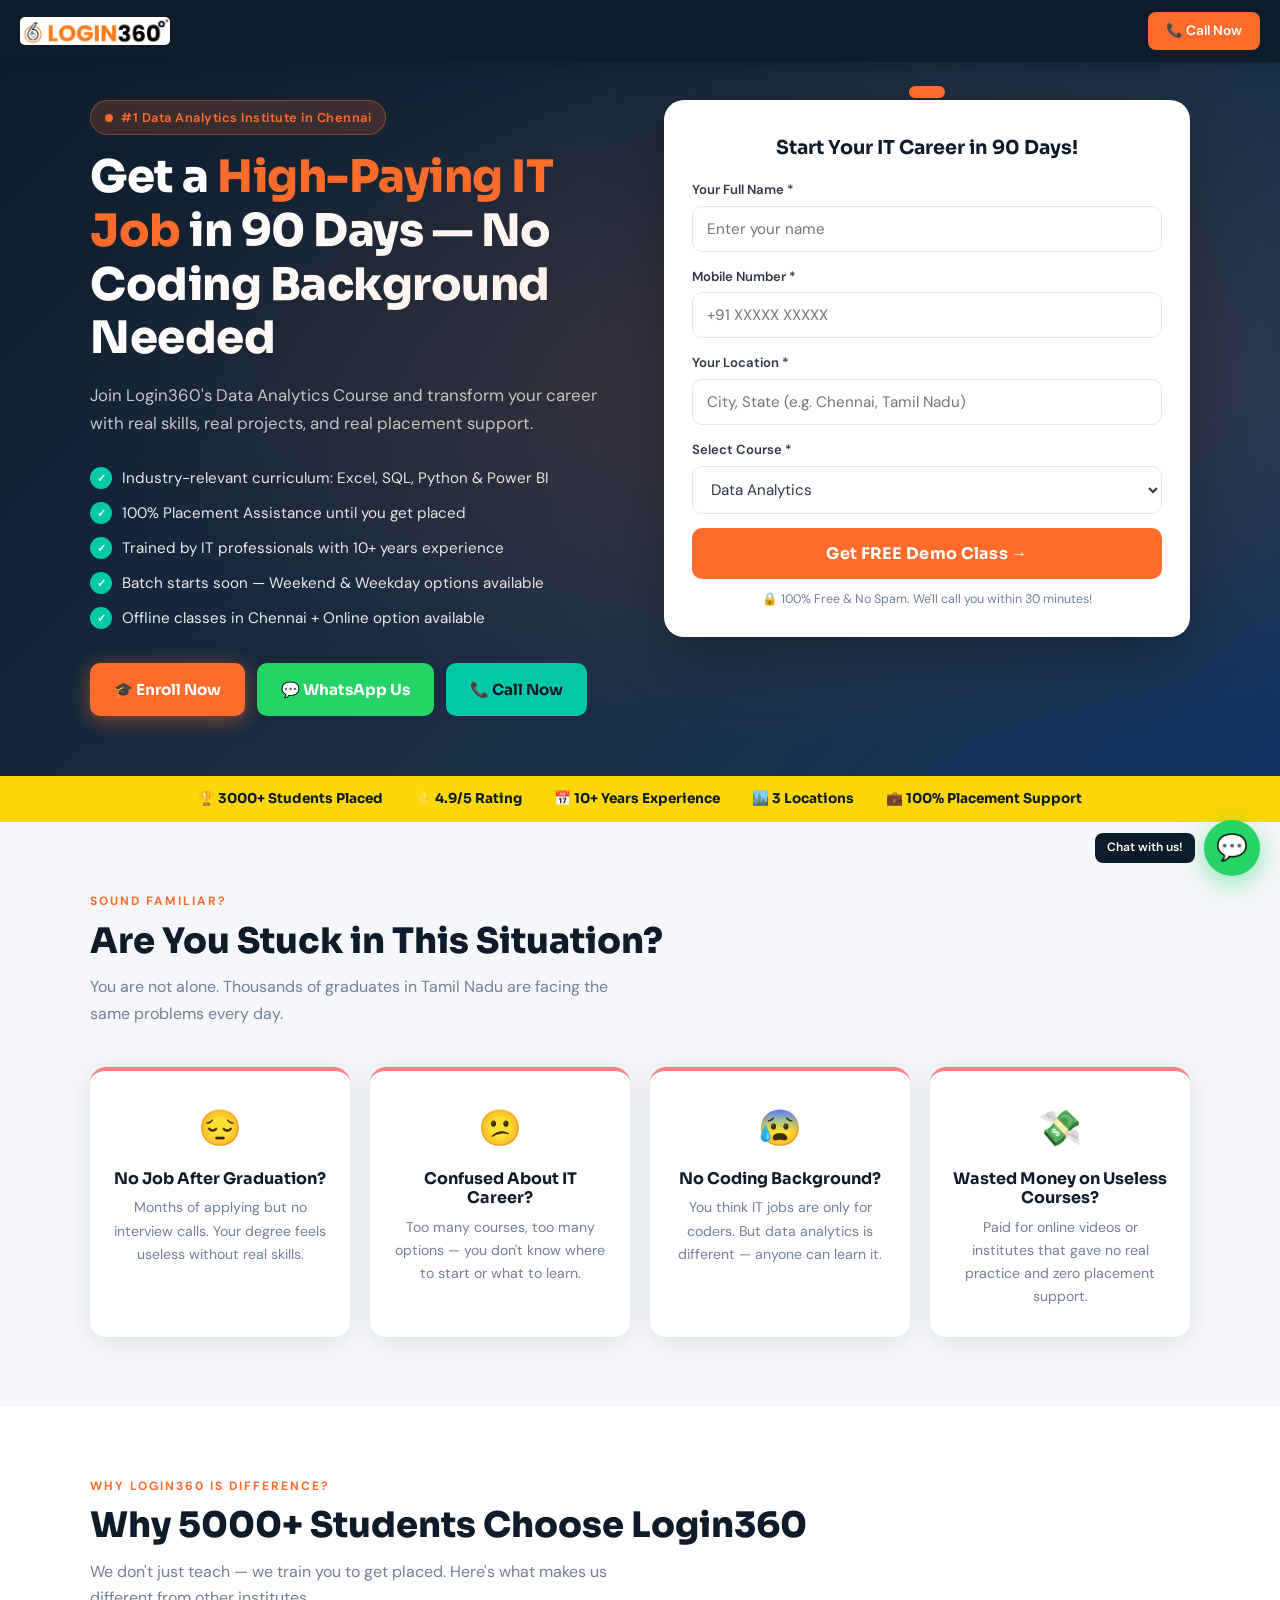
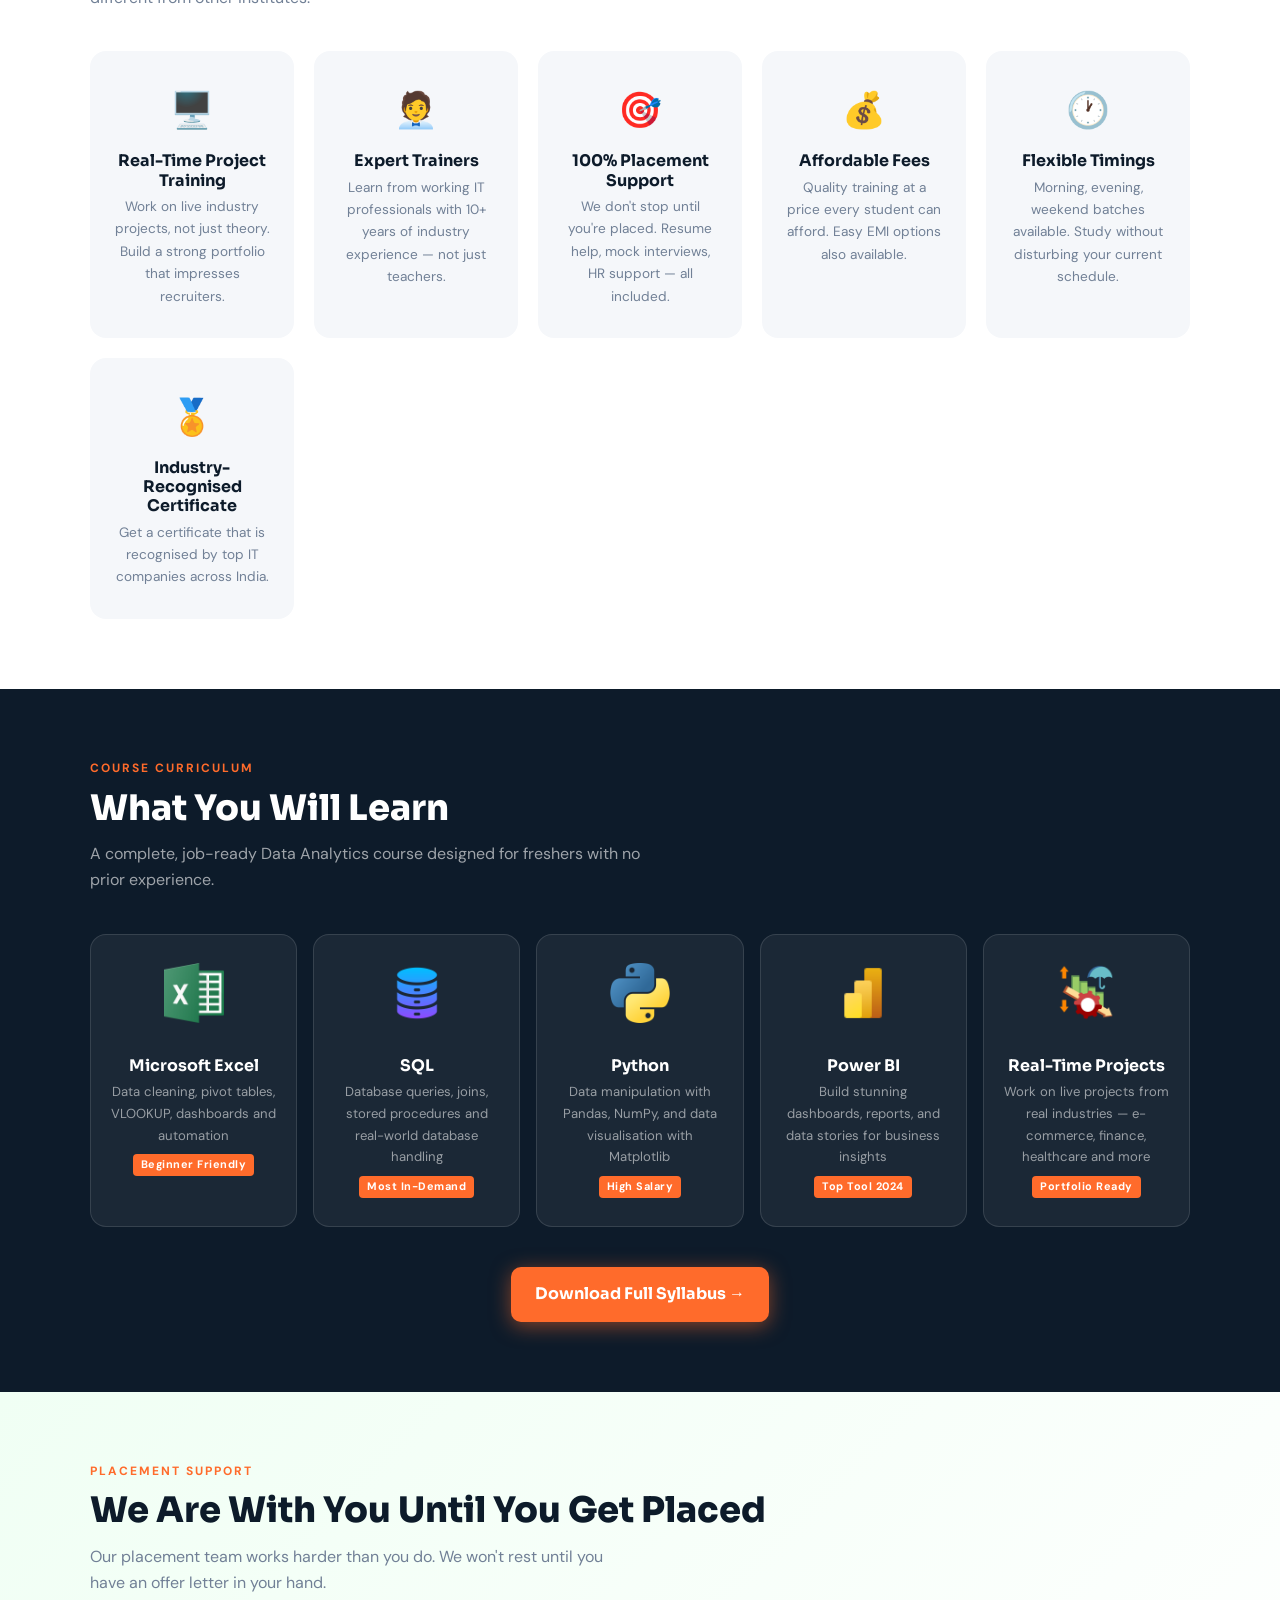
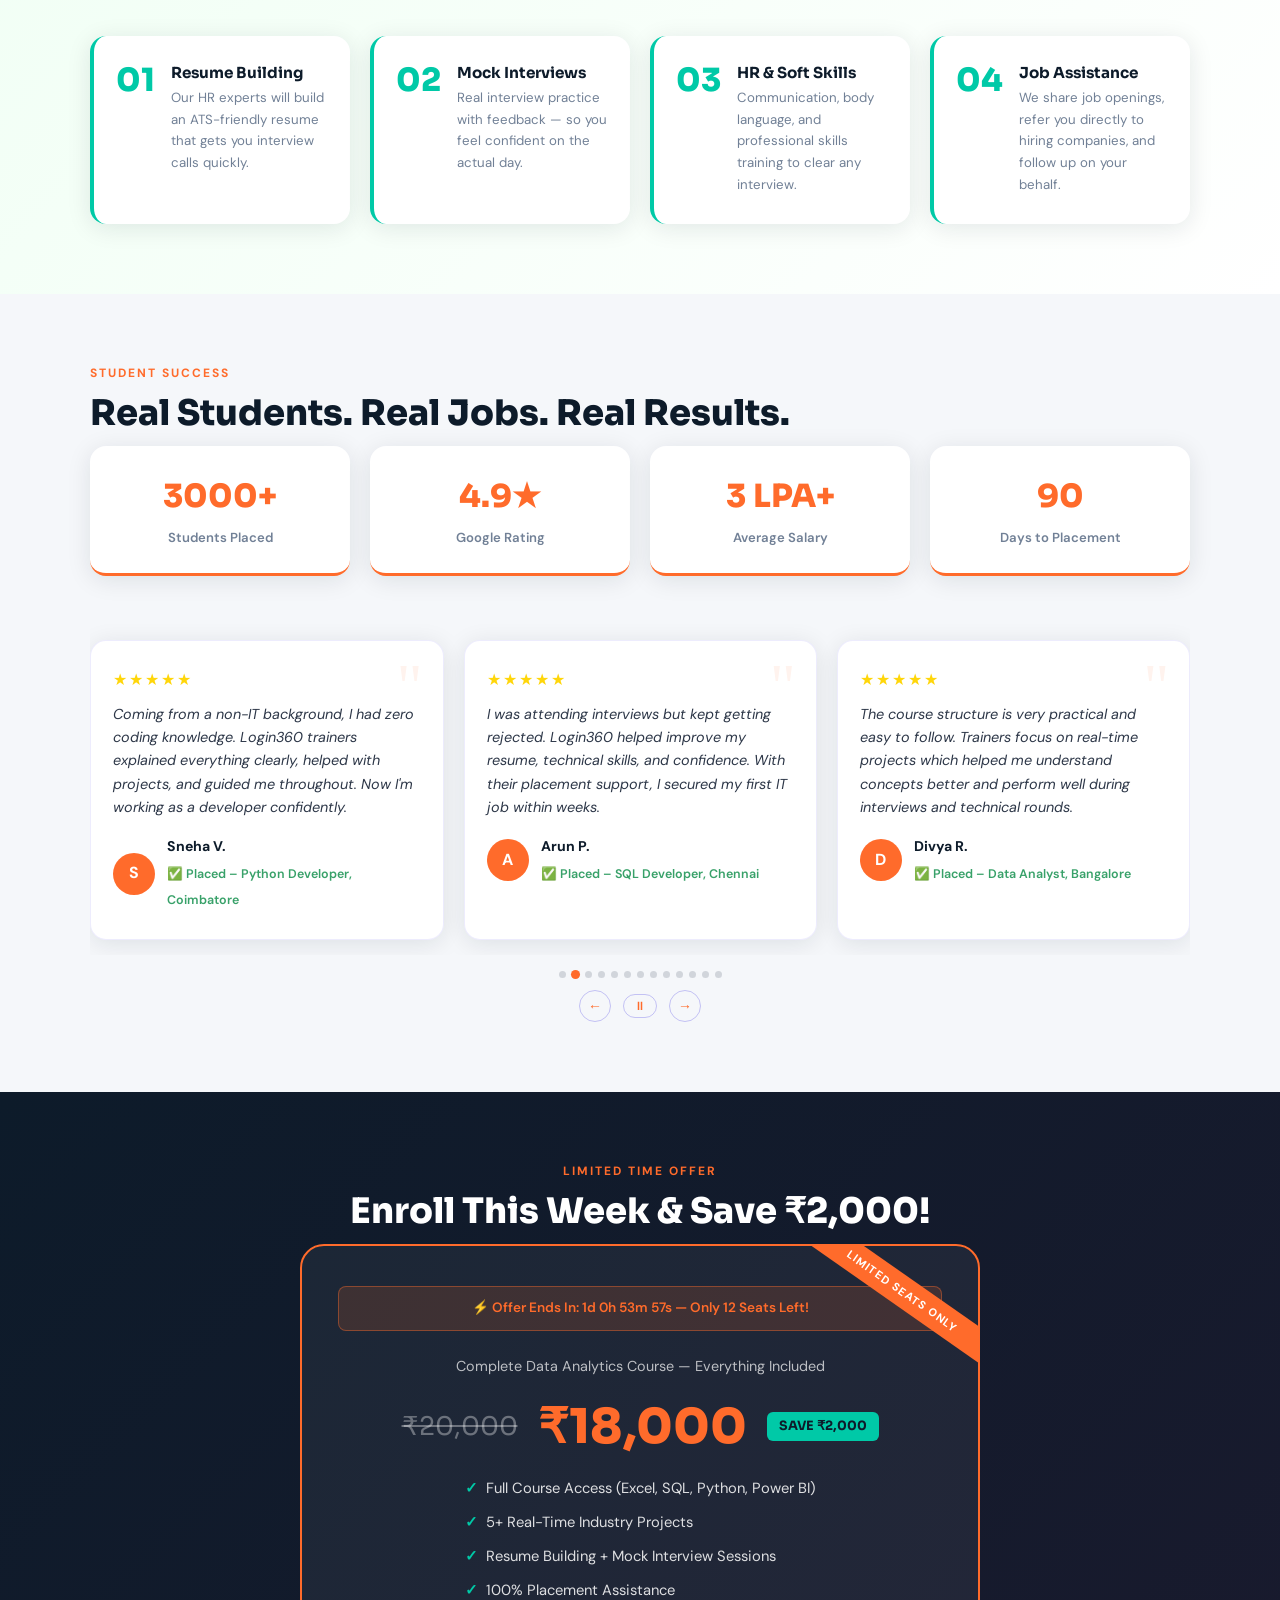
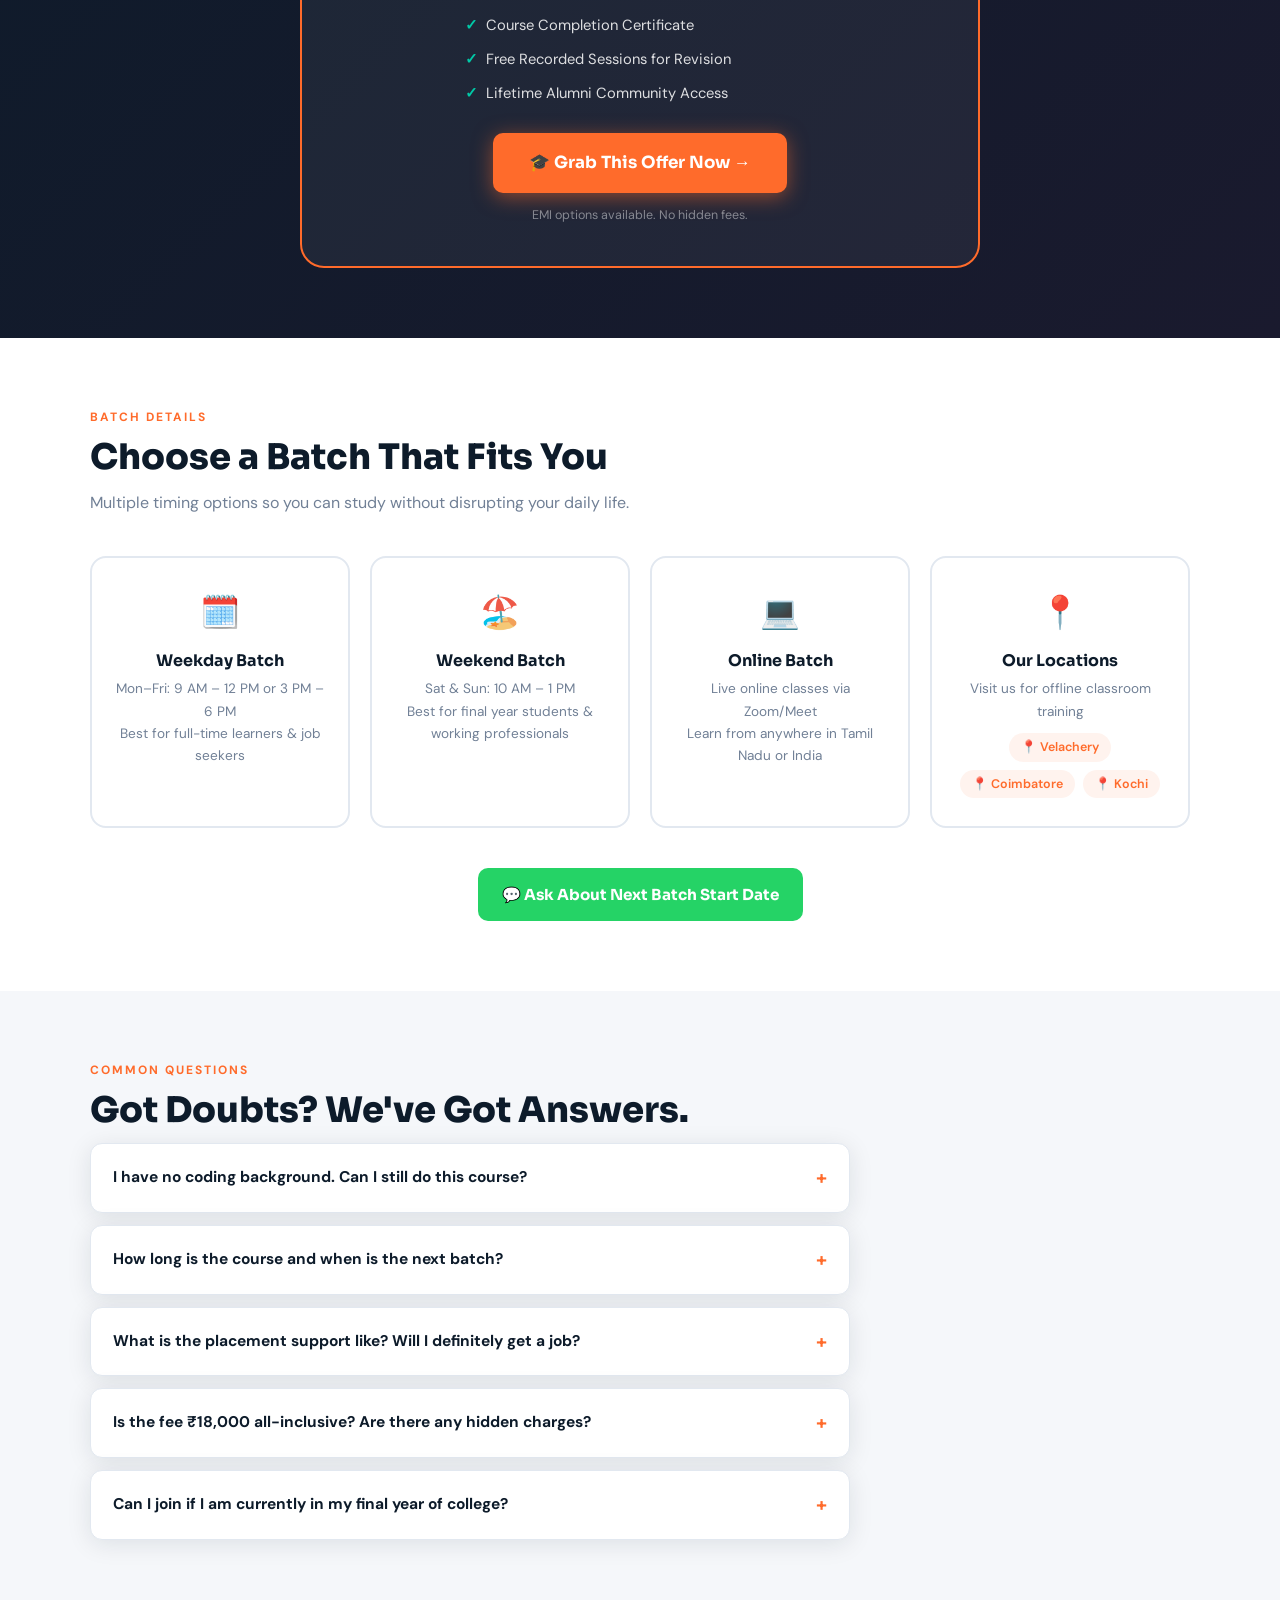
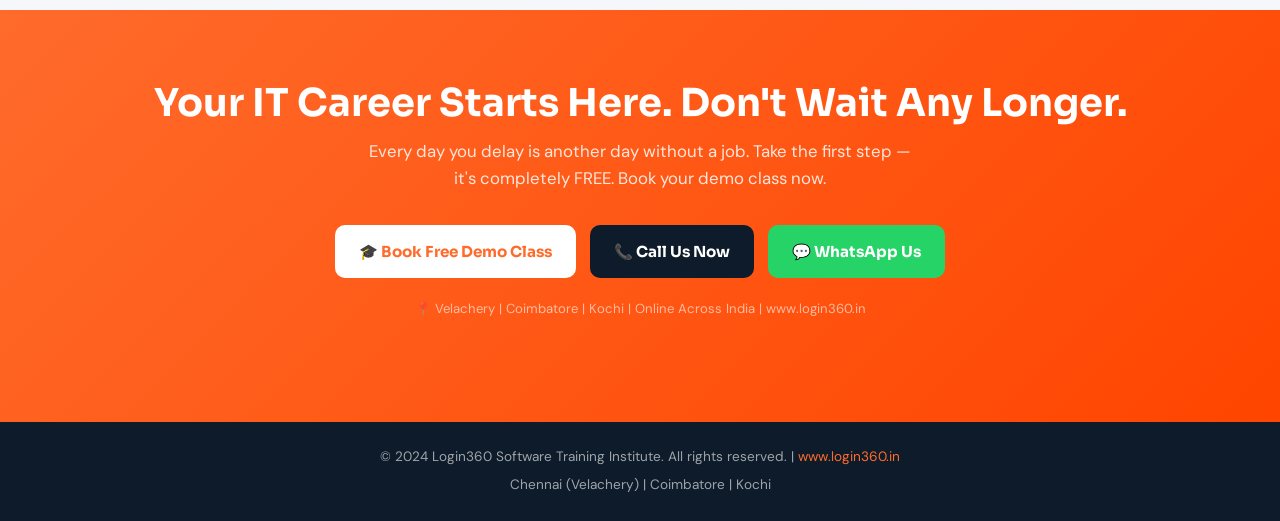
==== commit cd5dbe11: "home page added" ====
--- a/index.html
+++ b/index.html
@@ -5,7 +5,7 @@
   <meta name="viewport" content="width=device-width, initial-scale=1.0">
   <title>Login360 – Data Analytics Course in Chennai | Get Placed in 90 Days</title>
   <link href="https://fonts.googleapis.com/css2?family=Sora:wght@400;600;700;800&family=DM+Sans:wght@400;500;600&display=swap" rel="stylesheet">
-
+  <link rel="stylesheet" href="./css/style.css">
   <!-- Google Tag Manager -->
   <!-- <script>(function(w,d,s,l,i){w[l]=w[l]||[];w[l].push({'gtm.start':
   new Date().getTime(),event:'gtm.js'});var f=d.getElementsByTagName(s)[0],
@@ -116,121 +116,6 @@
     .btn-outline { background: transparent; color: var(--white); border: 2px solid rgba(255,255,255,0.4); }
     .btn-outline:hover { border-color: var(--brand); color: var(--brand); }
 
-    /* FORM CARD */
-    .form-card {
-      background: var(--white); border-radius: 20px;
-      padding: 32px 28px; box-shadow: 0 20px 60px rgba(0,0,0,0.3);
-      position: relative;
-    }
-    .form-card::before {
-      content: '🎓 Free Career Counselling';
-      position: absolute; top: -14px; left: 50%; transform: translateX(-50%);
-      background: var(--brand); color: var(--white);
-      padding: 6px 18px; border-radius: 20px; font-size: 0.8rem; font-weight: 700;
-      white-space: nowrap; font-family: 'Sora', sans-serif;
-    }
-    .form-card h3 { font-size: 1.2rem; text-align: center; margin-bottom: 20px; color: var(--navy); }
-    .form-group { margin-bottom: 14px; }
-    .form-group label { display: block; font-size: 0.82rem; font-weight: 600; color: var(--text); margin-bottom: 5px; }
-    .form-group input, .form-group select {
-      width: 100%; padding: 12px 14px; border: 1.5px solid var(--border);
-      border-radius: 10px; font-size: 0.95rem; font-family: 'DM Sans', sans-serif;
-      outline: none; transition: border 0.2s; color: var(--text); background: var(--white);
-    }
-    .form-group input:focus, .form-group select:focus { border-color: var(--brand); }
-    .form-submit {
-      width: 100%; padding: 15px; background: var(--brand); color: var(--white);
-      border: none; border-radius: 10px; font-size: 1rem; font-weight: 700;
-      cursor: pointer; font-family: 'Sora', sans-serif; transition: all 0.2s;
-      margin-top: 6px; letter-spacing: 0.3px;
-    }
-    .form-submit:hover { background: var(--brand-dark); transform: translateY(-1px); }
-    .form-note { text-align: center; font-size: 0.78rem; color: var(--muted); margin-top: 10px; }
-    
-    /* ─── FORM CARD ─────────────────────────────────────────── */
-    .form-card {
-      background: var(--white);
-      border-radius: 20px;
-      padding: 36px 28px 28px;
-      box-shadow: 0 20px 60px rgba(0,0,0,0.30);
-      position: relative;
-    }
-    .form-card::before {
-      content: attr(data-badge);
-      position: absolute;
-      top: -14px;
-      left: 50%;
-      transform: translateX(-50%);
-      background: var(--brand);
-      color: var(--white);
-      padding: 6px 18px;
-      border-radius: 20px;
-      font-size: 0.8rem;
-      font-weight: 700;
-      white-space: nowrap;
-      font-family: 'Sora', sans-serif;
-    }
-
-    /* Close button */
-    .popup-close {
-      position: absolute;
-      top: 14px;
-      right: 16px;
-      width: 30px;
-      height: 30px;
-      border: none;
-      background: var(--light);
-      border-radius: 50%;
-      font-size: 1rem;
-      line-height: 30px;
-      text-align: center;
-      cursor: pointer;
-      color: var(--muted);
-      transition: background 0.15s, color 0.15s;
-      font-family: 'DM Sans', sans-serif;
-    }
-    .popup-close:hover { background: var(--border); color: var(--navy); }
-
-    /* ─── SUBMIT BUTTON ─────────────────────────────────────── */
-    .form-submit {
-      width: 100%;
-      padding: 15px;
-      background: var(--brand);
-      color: var(--white);
-      border: none;
-      border-radius: 10px;
-      font-size: 1rem;
-      font-weight: 700;
-      cursor: pointer;
-      font-family: 'Sora', sans-serif;
-      transition: all 0.2s;
-      margin-top: 6px;
-      letter-spacing: 0.3px;
-      display: flex;
-      align-items: center;
-      justify-content: center;
-      gap: 8px;
-    }
-    .form-submit:hover:not(:disabled) {
-      background: var(--brand-dark);
-      transform: translateY(-1px);
-    }
-    .form-submit:disabled {
-      opacity: 0.7;
-      cursor: not-allowed;
-    }
-    .form-submit .spinner {
-      width: 16px; height: 16px;
-      border: 2px solid rgba(255,255,255,0.4);
-      border-top-color: #fff;
-      border-radius: 50%;
-      animation: spin 0.7s linear infinite;
-      display: none;
-    }
-    .form-submit.loading .spinner { display: block; }
-    .form-submit.loading .btn-text { opacity: 0.8; }
-    @keyframes spin { to { transform: rotate(360deg); } }
-
     /* TRUST STRIP */
     .trust-strip {
       background: var(--yellow); padding: 12px 20px;
@@ -492,40 +377,6 @@
     .trigger-btn.teal { background: var(--teal); color: var(--white); }
     .trigger-btn.teal:hover { opacity: 0.88; transform: translateY(-1px); }
 
-    /* ─── OVERLAY / BACKDROP ────────────────────────────────── */
-    #popup-overlay {
-      position: fixed;
-      inset: 0;
-      z-index: 9000;
-      display: flex;
-      align-items: center;
-      justify-content: center;
-      padding: 20px;
-
-      /* Blurry semi-transparent backdrop */
-      background: rgba(13, 27, 42, 0.55);
-      backdrop-filter: blur(6px);
-      -webkit-backdrop-filter: blur(6px);
-
-      opacity: 0;
-      pointer-events: none;
-      transition: opacity 0.25s ease;
-    }
-    #popup-overlay.active {
-      opacity: 1;
-      pointer-events: all;
-    }
-
-    /* ─── POPUP WRAPPER ─────────────────────────────────────── */
-    .popup-wrapper {
-      width: 100%;
-      max-width: 420px;
-      transform: translateY(24px) scale(0.97);
-      transition: transform 0.28s cubic-bezier(0.34, 1.56, 0.64, 1);
-    }
-    #popup-overlay.active .popup-wrapper {
-      transform: translateY(0) scale(1);
-    }
     
     /* FOOTER */
     footer { background: var(--navy); color: rgba(255,255,255,0.6); text-align: center; padding: 24px 20px; font-size: 0.85rem; }
@@ -694,214 +545,7 @@
   </div>
 </div>
 
-<script>
-
-  /* ─── VALIDATION ──────────────────────────────────────────── */
-  function clearErrors() {
-    document.querySelectorAll('.form-group input, .form-group select')
-      .forEach(el => el.classList.remove('error'));
-    document.querySelectorAll('.field-error')
-      .forEach(el => el.remove());
-  }
-
-  function markError(id, message) {
-    const el = document.getElementById(id);
-    el.classList.add('error');
-
-    // Inject error message below the field
-    const msg = document.createElement('span');
-    msg.className = 'field-error';
-    msg.textContent = message;
-    msg.style.cssText = 'display:block; font-size:0.75rem; color:#E53E3E; margin-top:4px; font-family:"DM Sans",sans-serif;';
-    el.parentNode.appendChild(msg);
-
-    // Shake animation
-    el.style.animation = 'none';
-    requestAnimationFrame(() => { el.style.animation = 'shake 0.35s ease'; });
-  }
-
-  function validate(data) {
-
-    clearErrors();
-    let valid = true;
-
-    // Name — must not be empty
-    if (!data.name.trim()) {
-      markError('f-name', 'Please enter your full name.');
-      valid = false;
-    }
-
-    // Phone — strip +91 and all spaces, then check exactly 10 digits starting with 6–9
-    const rawPhone = data.phone.replace(/^\+91[\s-]?/, '').replace(/\s|-/g, '');
-    if (!/^[6-9]\d{9}$/.test(rawPhone)) {
-      markError('f-phone', 'Enter a valid 10-digit Indian mobile number.');
-      valid = false;
-    }
-
-    // Location — must not be empty
-    if (!data.location.trim()) {
-      markError('f-location', 'Please enter your city or location.');
-      valid = false;
-    }
-
-    // Course — must be selected
-    if (!data.course) {
-      markError('f-course', 'Please select a course.');
-      valid = false;
-    }
-
-    return valid;
-  }
-
-  const GOOGLE_SCRIPT_URL = "https://script.google.com/macros/s/AKfycbz-yujT3J2u9TNSndl-FIG22eqGNNUlEgC0GCHzBHfP8w3p1CdDg6L9SZGCxBQYzS8XZQ/exec";
-
-  document.getElementById("enroll-form").addEventListener("submit", async (e) => {
-    e.preventDefault();
-
-    const formData = {
-      name: e.target.name.value,
-      phone: e.target.phone.value,
-      location: e.target.location.value,
-      course: e.target.course.value,
-      form_type: e.target.form_type.value,
-    }; 
-    
-    if (!validate(formData)){
-      alert("Enter your details correctly.");
-      return;
-    }   
-    
-    // Loading state
-    const btn = document.getElementById('submit-btn');
-    btn.classList.add('loading');
-    btn.disabled = true;
-
-    try {
-      await fetch(GOOGLE_SCRIPT_URL, {
-        method: 'POST',
-        mode: 'no-cors',
-        headers: { 'Content-Type': 'text/plain' },
-        body: JSON.stringify(formData),
-      });
-      
-      // alert("Data Stored Successfully");
-      window.location.href = "./thank-you.html";
-
-    } catch (err) {
-      console.error('Submission error:', err);
-      alert('Something went wrong. Please try again.');
-    } finally {
-      btn.classList.remove('loading');
-      btn.disabled = false;
-    }
-  });
-
-  const FORM_CONFIG = {
-    grab_offer: {
-      badge:      '🔥 Limited Time Offer',
-      title:      'Start Your IT Career in 90 Days',
-      submitLabel:'Grab My Offer →',
-      successMsg: "Your offer has been reserved! We'll reach out within 30 minutes.",
-    },
-    want_demo_class: {
-      badge:      '🎓 Free Career Counselling',
-      title:      'Get a High-Paying IT Job in 90 Days',
-      submitLabel:'Submit',
-      successMsg: "We've received your request and will call you within 30 minutes.",
-    },
-    download_full_syllabus: {
-      badge:      '📥 Download Syllabus',
-      title:      'Get the Full Course Syllabus — Free!',
-      submitLabel:'Submit',
-      successMsg: "Your syllabus is on its way! Check WhatsApp / email shortly.",
-    },
-  };
-
-  /* ─── OPEN POPUP ──────────────────────────────────────────── */
-  function openPopup(formType) {
-    const cfg = FORM_CONFIG[formType] || FORM_CONFIG['want_demo_class'];
-    const course = document.getElementById('course_field');
-    course.style.display = "block";
-    // Update UI
-    document.getElementById('popup-card').setAttribute('data-badge', cfg.badge);
-    document.getElementById('popup-title').textContent = cfg.title;
-    document.getElementById('submit-label-popup').textContent = cfg.submitLabel;
-    document.getElementById('form_type_popup').value = formType;
-
-    // Show overlay
-    document.getElementById('popup-overlay').classList.add('active');
-    document.body.style.overflow = 'hidden';
-
-    // Focus first input for accessibility
-    setTimeout(() => document.getElementById('f-name').focus(), 280);
-  
-    if (formType == "download_full_syllabus"){
-      course.style.display = "none";
-    }
-  }
-
-  /* ─── CLOSE POPUP ─────────────────────────────────────────── */
-  function closePopup() {
-    document.getElementById('popup-overlay').classList.remove('active');
-    document.body.style.overflow = '';
-  }
-
-  // Close on backdrop click
-  document.getElementById('popup-overlay').addEventListener('click', function(e) {
-    if (e.target === this) closePopup();
-  });
-
-  // Close on Escape key
-  document.addEventListener('keydown', function(e) {
-    if (e.key === 'Escape') closePopup();
-  });
-
-  /* ─── FORM SUBMIT ─────────────────────────────────────────── */
-  document.getElementById('enroll-form-popup').addEventListener('submit', async function(e) {
-    e.preventDefault(); 
-
-    const formData = {
-      name:      e.target.name.value.trim(),
-      phone:     e.target.phone.value.trim(),
-      location:  e.target.location.value.trim(),
-      course:    e.target.course.value,
-      form_type: e.target.form_type.value,
-    };
-    console.log(formData.name , formData.form_type)
-    if (!validate(formData)){
-      alert("Enter your details correctly.");
-      return;
-    }
-    
-    // Loading state
-    const btn = document.getElementById('submit-btn-popup');
-    btn.classList.add('loading');
-    btn.disabled = true;
-
-    try {
-      await fetch(GOOGLE_SCRIPT_URL, {
-        method: 'POST',
-        mode: 'no-cors',
-        headers: { 'Content-Type': 'text/plain' },
-        body: JSON.stringify(formData),
-      });
-      
-      if (formData.form_type == "download_full_syllabus") {
-        window.location.href = "https://drive.google.com/file/d/1JFvXNAM3T8_E93zvoJdo1PqwXur_ad76/view?usp=sharing";
-      }else{
-        window.location.href = "./thank-you.html";
-      }
-
-    } catch (err) {
-      console.error('Submission error:', err);
-      alert('Something went wrong. Please try again.');
-    } finally {
-      btn.classList.remove('loading');
-      btn.disabled = false;
-    }
-  });
-
-</script>
+<script src="./js/script.js"></script>
 
 <!-- TRUST STRIP -->
 <div class="trust-strip">
--- a/css/style.css
+++ b/css/style.css
@@ -0,0 +1,175 @@
+:root {
+--brand: #FF6B2B;
+--brand-dark: #e85a1a;
+--brand-light: #fff3ee;
+--navy: #0D1B2A;
+--navy2: #1a2e44;
+--teal: #00C9A7;
+--yellow: #FFD60A;
+--light: #F5F7FA;
+--white: #ffffff;
+--text: #2D3748;
+--muted: #718096;
+--border: #E2E8F0;
+--success: #38A169;
+--radius: 16px;
+--shadow: 0 4px 24px rgba(13,27,42,0.10);
+--shadow-lg: 0 12px 40px rgba(13,27,42,0.16);
+}
+
+/* FORM CARD */
+.form-card {
+background: var(--white); border-radius: 20px;
+padding: 32px 28px; box-shadow: 0 20px 60px rgba(0,0,0,0.3);
+position: relative;
+}
+.form-card::before {
+content: '🎓 Free Career Counselling';
+position: absolute; top: -14px; left: 50%; transform: translateX(-50%);
+background: var(--brand); color: var(--white);
+padding: 6px 18px; border-radius: 20px; font-size: 0.8rem; font-weight: 700;
+white-space: nowrap; font-family: 'Sora', sans-serif;
+}
+.form-card h3 { font-size: 1.2rem; text-align: center; margin-bottom: 20px; color: var(--navy); }
+.form-group { margin-bottom: 14px; }
+.form-group label { display: block; font-size: 0.82rem; font-weight: 600; color: var(--text); margin-bottom: 5px; }
+.form-group input, .form-group select {
+width: 100%; padding: 12px 14px; border: 1.5px solid var(--border);
+border-radius: 10px; font-size: 0.95rem; font-family: 'DM Sans', sans-serif;
+outline: none; transition: border 0.2s; color: var(--text); background: var(--white);
+}
+.form-group input:focus, .form-group select:focus { border-color: var(--brand); }
+.form-submit {
+width: 100%; padding: 15px; background: var(--brand); color: var(--white);
+border: none; border-radius: 10px; font-size: 1rem; font-weight: 700;
+cursor: pointer; font-family: 'Sora', sans-serif; transition: all 0.2s;
+margin-top: 6px; letter-spacing: 0.3px;
+}
+.form-submit:hover { background: var(--brand-dark); transform: translateY(-1px); }
+.form-note { text-align: center; font-size: 0.78rem; color: var(--muted); margin-top: 10px; }
+
+/* ─── FORM CARD ─────────────────────────────────────────── */
+.form-card {
+background: var(--white);
+border-radius: 20px;
+padding: 36px 28px 28px;
+box-shadow: 0 20px 60px rgba(0,0,0,0.30);
+position: relative;
+}
+.form-card::before {
+content: attr(data-badge);
+position: absolute;
+top: -14px;
+left: 50%;
+transform: translateX(-50%);
+background: var(--brand);
+color: var(--white);
+padding: 6px 18px;
+border-radius: 20px;
+font-size: 0.8rem;
+font-weight: 700;
+white-space: nowrap;
+font-family: 'Sora', sans-serif;
+}
+
+/* Close button */
+.popup-close {
+position: absolute;
+top: 14px;
+right: 16px;
+width: 30px;
+height: 30px;
+border: none;
+background: var(--light);
+border-radius: 50%;
+font-size: 1rem;
+line-height: 30px;
+text-align: center;
+cursor: pointer;
+color: var(--muted);
+transition: background 0.15s, color 0.15s;
+font-family: 'DM Sans', sans-serif;
+}
+.popup-close:hover { background: var(--border); color: var(--navy); }
+
+/* ─── SUBMIT BUTTON ─────────────────────────────────────── */
+.form-submit {
+width: 100%;
+padding: 15px;
+background: var(--brand);
+color: var(--white);
+border: none;
+border-radius: 10px;
+font-size: 1rem;
+font-weight: 700;
+cursor: pointer;
+font-family: 'Sora', sans-serif;
+transition: all 0.2s;
+margin-top: 6px;
+letter-spacing: 0.3px;
+display: flex;
+align-items: center;
+justify-content: center;
+gap: 8px;
+}
+.form-submit:hover:not(:disabled) {
+background: var(--brand-dark);
+transform: translateY(-1px);
+}
+.form-submit:disabled {
+opacity: 0.7;
+cursor: not-allowed;
+}
+.form-submit .spinner {
+width: 16px; height: 16px;
+border: 2px solid rgba(255,255,255,0.4);
+border-top-color: #fff;
+border-radius: 50%;
+animation: spin 0.7s linear infinite;
+display: none;
+}
+.form-submit.loading .spinner { display: block; }
+.form-submit.loading .btn-text { opacity: 0.8; }
+@keyframes spin { to { transform: rotate(360deg); } }
+
+@keyframes shake {
+0%,100% { transform: translateX(0); }
+20%      { transform: translateX(-6px); }
+40%      { transform: translateX(6px); }
+60%      { transform: translateX(-4px); }
+80%      { transform: translateX(4px); }
+}
+/* ─── OVERLAY / BACKDROP ────────────────────────────────── */
+#popup-overlay {
+position: fixed;
+inset: 0;
+z-index: 9000;
+display: flex;
+align-items: center;
+justify-content: center;
+padding: 20px;
+
+/* Blurry semi-transparent backdrop */
+background: rgba(13, 27, 42, 0.55);
+backdrop-filter: blur(6px);
+-webkit-backdrop-filter: blur(6px);
+
+opacity: 0;
+pointer-events: none;
+transition: opacity 0.25s ease;
+}
+#popup-overlay.active {
+opacity: 1;
+pointer-events: all;
+}
+
+/* ─── POPUP WRAPPER ─────────────────────────────────────── */
+.popup-wrapper {
+width: 100%;
+max-width: 420px;
+transform: translateY(24px) scale(0.97);
+transition: transform 0.28s cubic-bezier(0.34, 1.56, 0.64, 1);
+}
+#popup-overlay.active .popup-wrapper {
+transform: translateY(0) scale(1);
+}
